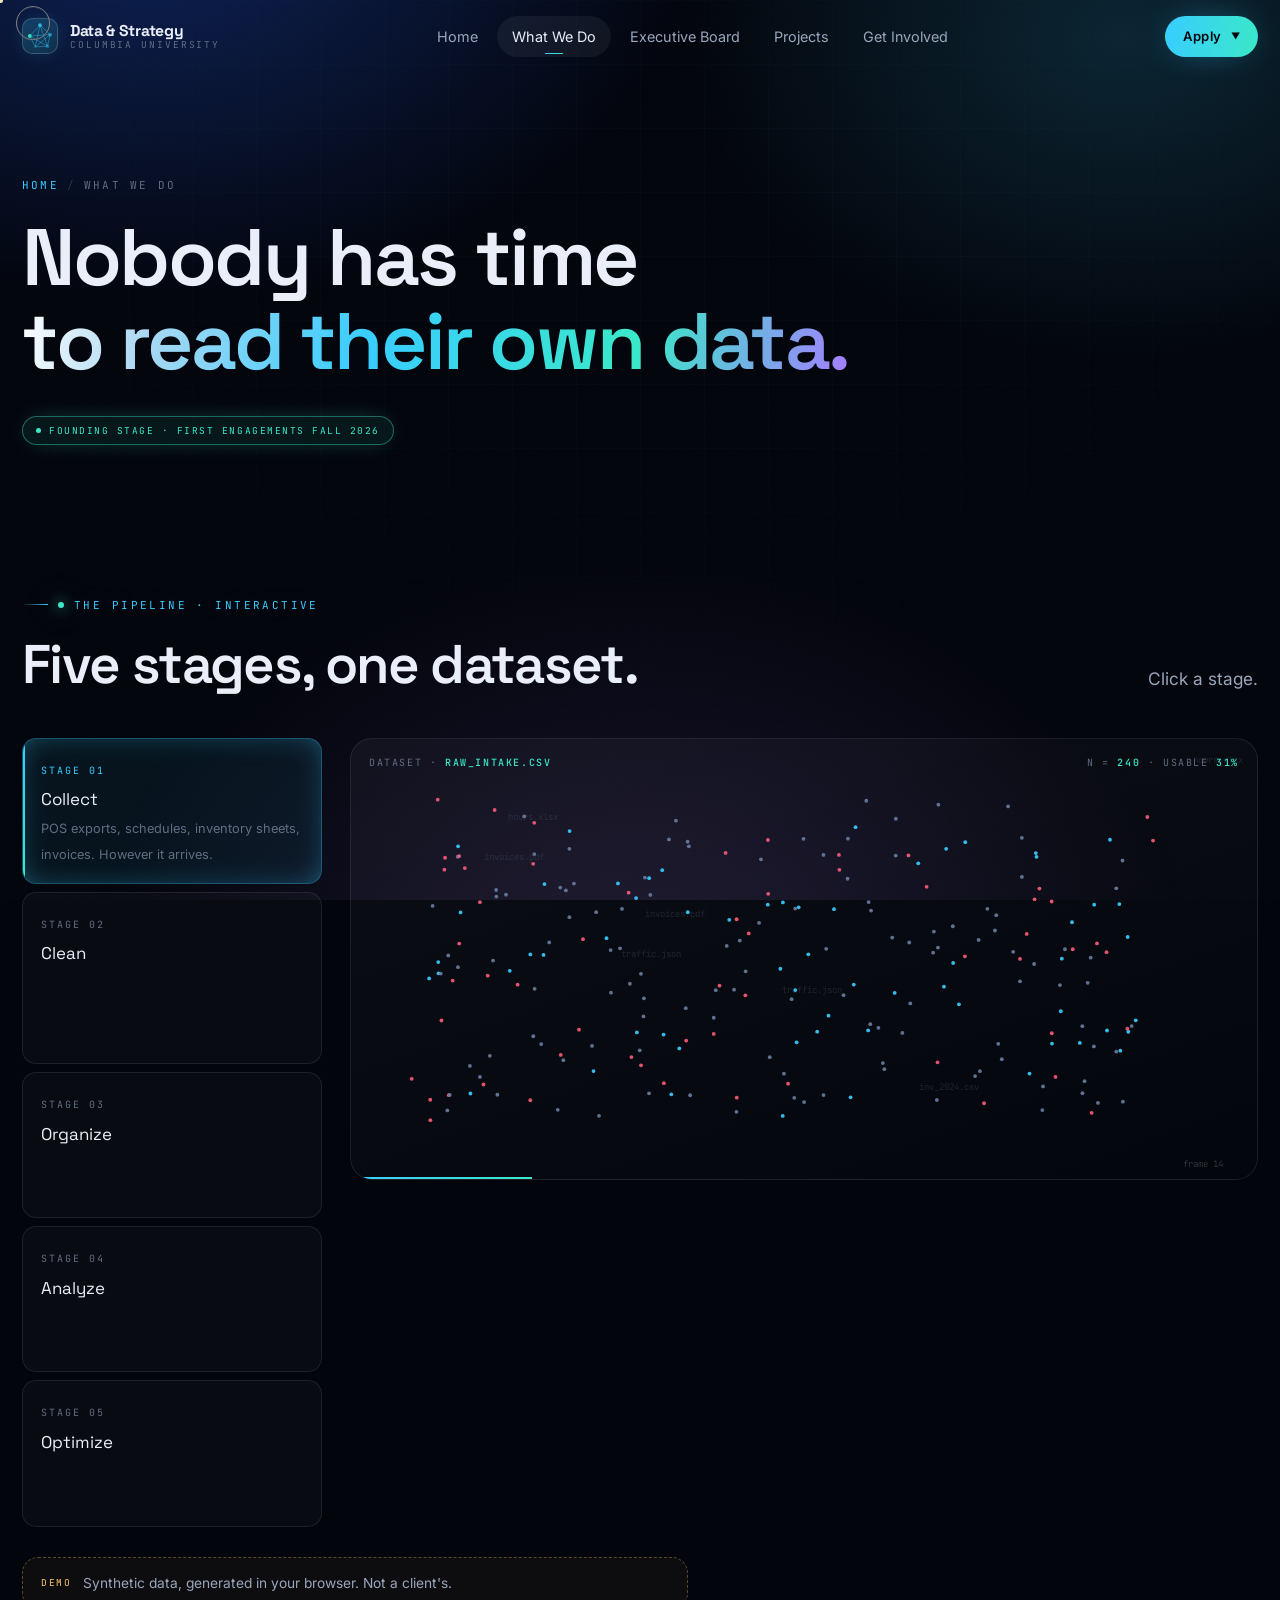
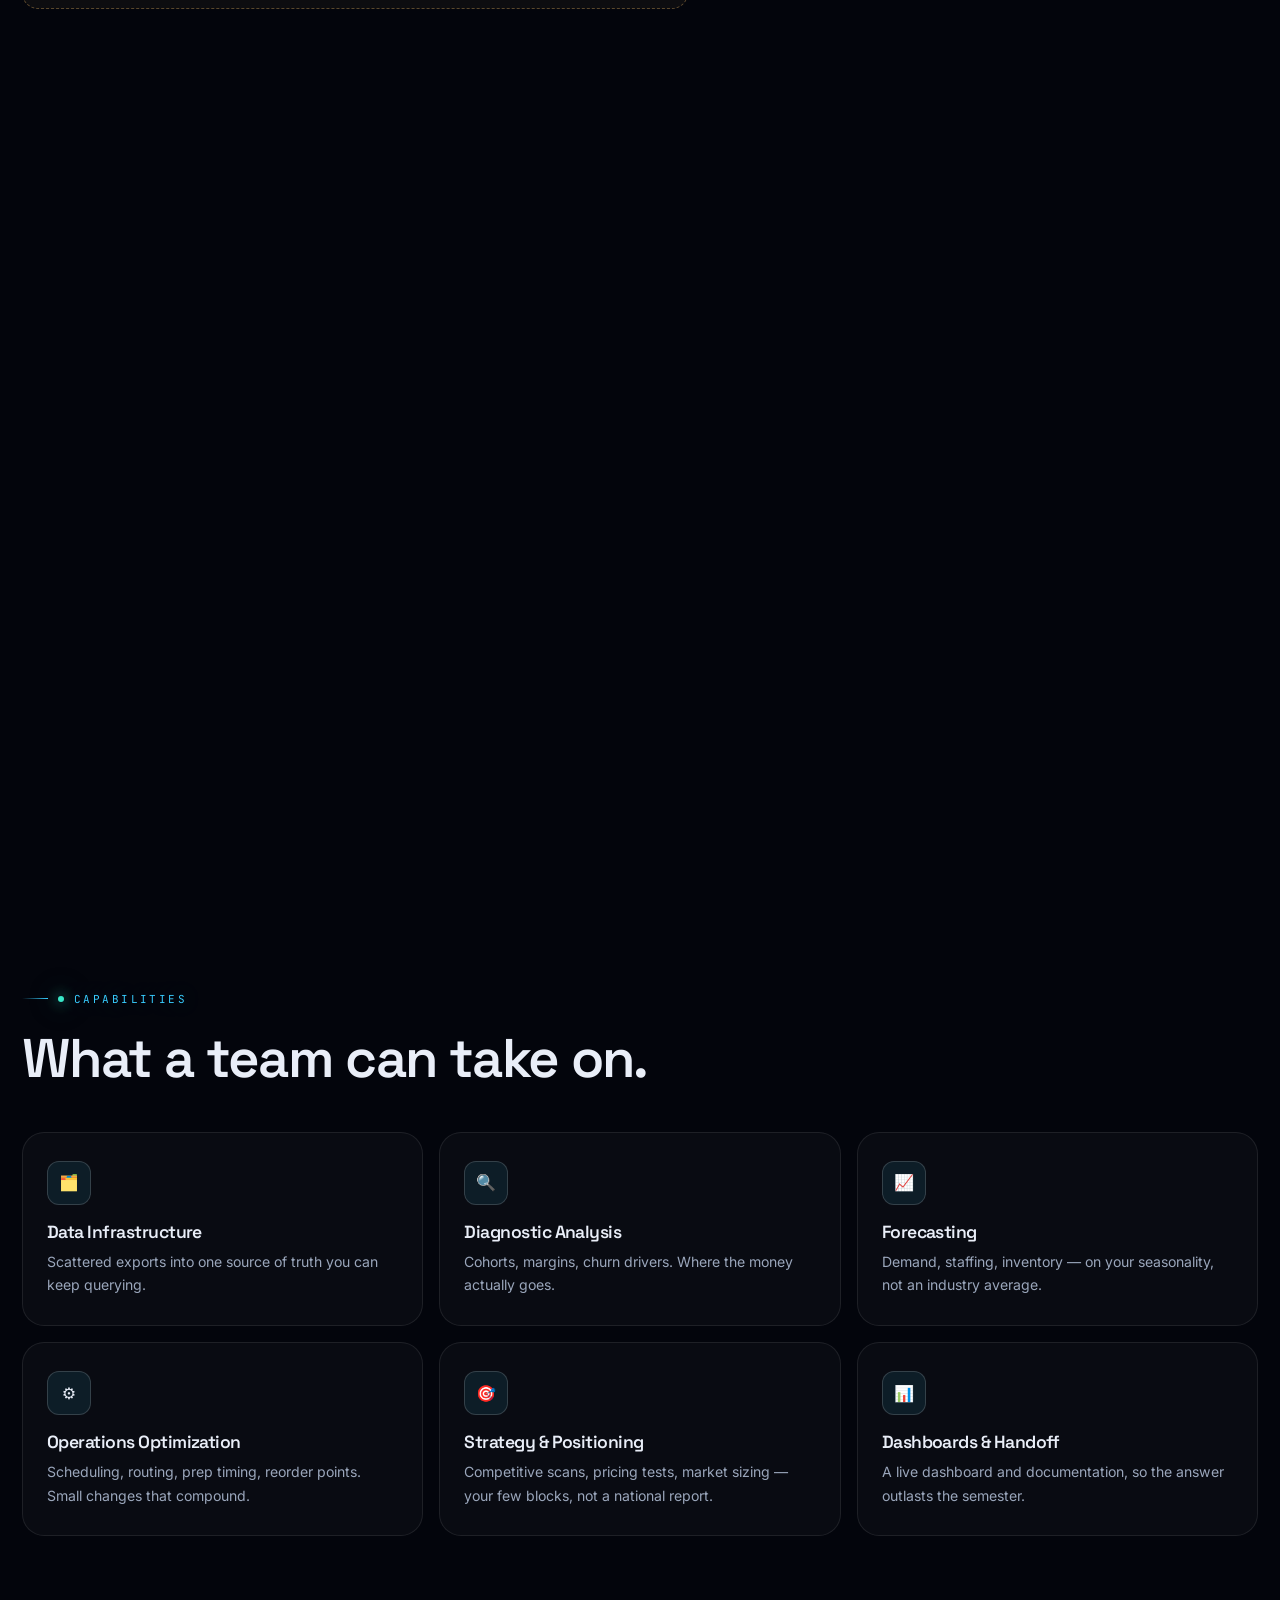
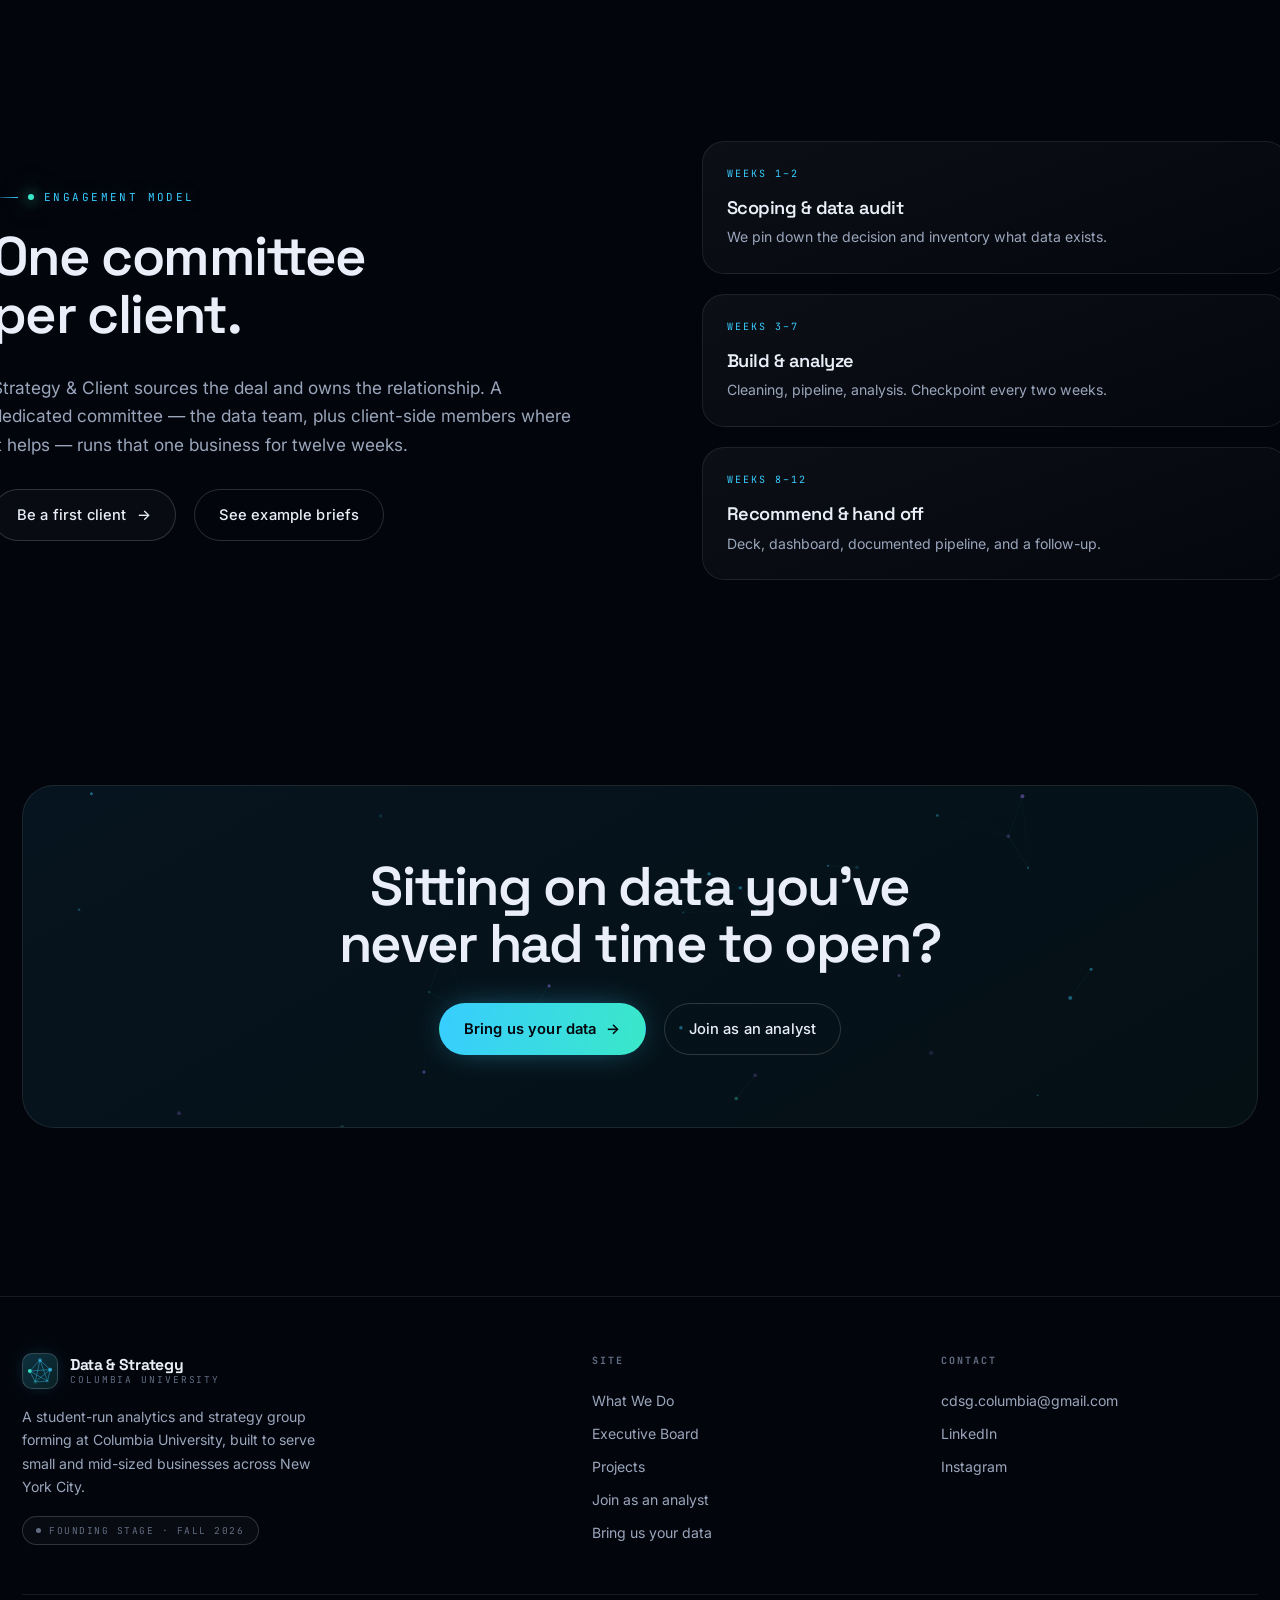
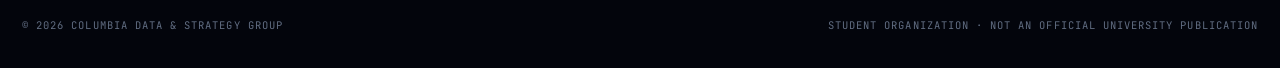
==== about.html @ 79113089 "Lead the FAQ with the project-based differentiator; trim the footer - New first student FAQ: how thi" ====
<!DOCTYPE html>
<html lang="en">
<head>
<meta charset="UTF-8">
<meta name="viewport" content="width=device-width, initial-scale=1">
<title>What We Do — Columbia Data &amp; Strategy Group</title>
<meta name="description" content="Collect, clean, organize, analyze, optimize. The five-stage method Columbia Data &amp; Strategy Group is built to run on data from NYC businesses.">
<link rel="icon" href="data:image/svg+xml,%3Csvg xmlns='http://www.w3.org/2000/svg' viewBox='0 0 32 32'%3E%3Crect width='32' height='32' rx='8' fill='%23070b12'/%3E%3Ccircle cx='16' cy='7' r='2.4' fill='%2338CDFF'/%3E%3Ccircle cx='7' cy='20' r='2.4' fill='%233AE8C8'/%3E%3Ccircle cx='25' cy='18' r='2.4' fill='%2338CDFF'/%3E%3Ccircle cx='16' cy='27' r='2.4' fill='%23A67CFF'/%3E%3Cg stroke='%2338CDFF' stroke-width='1.1' opacity='.65'%3E%3Cpath d='M16 7 7 20M16 7l9 11M7 20l9 7M25 18l-9 9'/%3E%3C/g%3E%3C/svg%3E">
<link rel="preconnect" href="https://fonts.googleapis.com">
<link rel="preconnect" href="https://fonts.gstatic.com" crossorigin>
<link href="https://fonts.googleapis.com/css2?family=Space+Grotesk:wght@400;500;600;700&family=Inter:wght@300;400;500;600&family=JetBrains+Mono:wght@300;400;500&display=swap" rel="stylesheet">
<link rel="stylesheet" href="assets/css/main.css">
</head>
<body>

<div class="bg-field"></div>
<div class="grain"></div>
<div class="scroll-rail"><div class="scroll-bar"></div></div>

<header class="nav">
  <div class="nav-inner">
    <a class="brand" href="index.html">
      <span class="brand-mark"><canvas></canvas></span>
      <span class="brand-txt"><b>Data &amp; Strategy</b><span>Columbia University</span></span>
    </a>
    <nav class="nav-links">
      <a href="index.html">Home</a>
      <a href="about.html" class="active">What We Do</a>
      <a href="team.html">Executive Board</a>
      <a href="projects.html">Projects</a>
      <a href="join.html">Get Involved</a>
    </nav>
    <div class="nav-cta">
      <div class="apply-menu">
        <a class="btn btn-sm btn-primary" href="join.html">Apply <span class="caret">▼</span></a>
        <div class="apply-pop">
          <a href="join.html#students"><b>Join as an analyst</b><small>Columbia students</small><span class="go2">→</span></a>
          <div class="sep"></div>
          <a href="join.html#business"><b>Bring us your data</b><small>Businesses &amp; nonprofits</small><span class="go2">→</span></a>
        </div>
      </div>
      <button class="burger" aria-label="Menu"><span></span></button>
    </div>
  </div>
</header>

<div class="mobile-menu">
  <a href="index.html">Home <i>01</i></a>
  <a href="about.html">What We Do <i>02</i></a>
  <a href="team.html">Executive Board <i>03</i></a>
  <a href="projects.html">Projects <i>04</i></a>
  <a href="join.html#students">Join as an analyst <i>05</i></a>
  <a href="join.html#business">Bring us your data <i>06</i></a>
</div>

<main>

  <!-- ============ HEADER ============ -->
  <section class="page-head">
    <div class="wrap">
      <div class="crumb"><a href="index.html">Home</a><i>/</i>What We Do</div>
      <h1 data-reveal>Nobody has time<br><span class="grad-text">to read their own data.</span></h1>
      <div class="mt-m" data-reveal data-delay=".22">
        <span class="pill">Founding stage · first engagements Fall 2026</span>
      </div>
    </div>
  </section>

  <!-- ============ PIPELINE ============ -->
  <section class="section-tight">
    <div class="wrap">
      <div class="sec-head" data-reveal>
        <div>
          <div class="eyebrow"><span class="dot"></span> The Pipeline · Interactive</div>
          <h2 class="h2">Five stages, one dataset.</h2>
        </div>
        <p class="lead" style="max-width:24ch">Click a stage.</p>
      </div>

      <div class="pipeline" data-reveal>
        <div class="stage-list" id="stages">
          <button class="stage-btn active" data-stage="0">
            <span class="k">STAGE 01</span>
            <span class="t">Collect</span>
            <span class="d">POS exports, schedules, inventory sheets, invoices. However it arrives.</span>
          </button>
          <button class="stage-btn" data-stage="1">
            <span class="k">STAGE 02</span>
            <span class="t">Clean</span>
            <span class="d">Deduplicate, normalize, reconcile, resolve nulls, handle outliers. The unglamorous 60%.</span>
          </button>
          <button class="stage-btn" data-stage="2">
            <span class="k">STAGE 03</span>
            <span class="t">Organize</span>
            <span class="d">A queryable schema — joined tables, consistent keys, a dictionary you keep.</span>
          </button>
          <button class="stage-btn" data-stage="3">
            <span class="k">STAGE 04</span>
            <span class="t">Analyze</span>
            <span class="d">Segment, correlate, model, forecast. Test the hunches you have been carrying.</span>
          </button>
          <button class="stage-btn" data-stage="4">
            <span class="k">STAGE 05</span>
            <span class="t">Optimize</span>
            <span class="d">Turn the finding into a decision. Then measure whether it worked.</span>
          </button>
        </div>

        <div class="stage-canvas-wrap">
          <div class="stage-readout">
            <span>DATASET · <b id="ro-name">raw_intake.csv</b></span>
            <span>N = <b id="ro-n">240</b> · USABLE <b id="ro-q">31%</b></span>
          </div>
          <canvas id="pipeline-canvas"></canvas>
          <div class="stage-progress" id="stage-prog" style="width:20%"></div>
        </div>
      </div>

      <div class="note mt-m" data-reveal>
        <span class="k">Demo</span>
        <div>Synthetic data, generated in your browser. Not a client's.</div>
      </div>
    </div>
  </section>

  <!-- ============ CLEANING DEMO ============ -->
  <section class="section">
    <div class="wrap">
      <div class="sec-head" data-reveal>
        <div>
          <div class="eyebrow"><span class="dot"></span> Stage 02, up close</div>
          <h2 class="h2">What &ldquo;cleaning&rdquo;<br>actually means.</h2>
        </div>
        <button class="btn btn-sm" id="clean-toggle" data-magnetic>Run cleaning pass <span class="arrow">→</span></button>
      </div>

      <div class="clean-demo" data-reveal>
        <div>
          <div class="mono faint" style="font-size:10px; letter-spacing:.2em; margin-bottom:10px">BEFORE — 6 ROWS SAMPLED</div>
          <div class="dtable dirty" id="tbl-before">
            <div class="hd"><span>Vendor</span><span>Date</span><span>Amount</span></div>
          </div>
        </div>

        <div class="clean-arrow">
          <span>Normalize</span>
          <span class="ln"></span>
          <span>Dedupe</span>
        </div>

        <div>
          <div class="mono faint" style="font-size:10px; letter-spacing:.2em; margin-bottom:10px">AFTER — CANONICAL</div>
          <div class="dtable clean" id="tbl-after">
            <div class="hd"><span>Vendor</span><span>Date</span><span>Amount</span></div>
          </div>
        </div>
      </div>

      <div class="flex gap-m wrapf mt-m" data-reveal>
        <span class="chip">4 date formats → ISO-8601</span>
        <span class="chip">"Hudson Sply" ≈ "Hudson Supply Co."</span>
        <span class="chip">2 duplicate invoices removed</span>
        <span class="chip">1 null amount imputed &amp; flagged</span>
        <span class="chip">Currency strings → numeric</span>
      </div>
    </div>
  </section>

  <!-- ============ CAPABILITIES ============ -->
  <section class="section-tight">
    <div class="wrap">
      <div class="sec-head" data-reveal>
        <div>
          <div class="eyebrow"><span class="dot"></span> Capabilities</div>
          <h2 class="h2">What a team can take on.</h2>
        </div>
      </div>

      <div class="cap-grid">
        <div class="cap" data-reveal>
          <div class="ico">🗂️</div>
          <h3>Data Infrastructure</h3>
          <p>Scattered exports into one source of truth you can keep querying.</p>
        </div>
        <div class="cap" data-reveal data-delay=".06">
          <div class="ico">🔍</div>
          <h3>Diagnostic Analysis</h3>
          <p>Cohorts, margins, churn drivers. Where the money actually goes.</p>
        </div>
        <div class="cap" data-reveal data-delay=".12">
          <div class="ico">📈</div>
          <h3>Forecasting</h3>
          <p>Demand, staffing, inventory — on your seasonality, not an industry average.</p>
        </div>
        <div class="cap" data-reveal data-delay=".18">
          <div class="ico">⚙️</div>
          <h3>Operations Optimization</h3>
          <p>Scheduling, routing, prep timing, reorder points. Small changes that compound.</p>
        </div>
        <div class="cap" data-reveal data-delay=".24">
          <div class="ico">🎯</div>
          <h3>Strategy &amp; Positioning</h3>
          <p>Competitive scans, pricing tests, market sizing — your few blocks, not a national report.</p>
        </div>
        <div class="cap" data-reveal data-delay=".3">
          <div class="ico">📊</div>
          <h3>Dashboards &amp; Handoff</h3>
          <p>A live dashboard and documentation, so the answer outlasts the semester.</p>
        </div>
      </div>
    </div>
  </section>

  <!-- ============ ENGAGEMENT MODEL ============ -->
  <section class="section">
    <div class="wrap">
      <div class="split">
        <div data-reveal data-dir="left">
          <div class="eyebrow"><span class="dot"></span> Engagement model</div>
          <h2 class="h2">One committee<br>per client.</h2>
          <p class="lead mt-m">
            Strategy &amp; Client sources the deal and owns the relationship. A dedicated committee
            &mdash; the data team, plus client-side members where it helps &mdash; runs that one
            business for twelve weeks.
          </p>
          <div class="flex gap-m wrapf mt-m">
            <a href="join.html#business" class="btn" data-magnetic>Be a first client <span class="arrow">→</span></a>
            <a href="projects.html" class="btn btn-ghost">See example briefs</a>
          </div>
        </div>

        <div class="stack" data-reveal data-dir="right">
          <div class="card" style="padding:24px">
            <div class="mono" style="font-size:10px; letter-spacing:.2em; color:var(--neon)">WEEKS 1–2</div>
            <h3 class="mt-s" style="font-size:1.14rem">Scoping &amp; data audit</h3>
            <p class="muted" style="font-size:.88rem; margin-top:8px">We pin down the decision and inventory what data exists.</p>
          </div>
          <div class="card" style="padding:24px">
            <div class="mono" style="font-size:10px; letter-spacing:.2em; color:var(--neon)">WEEKS 3–7</div>
            <h3 class="mt-s" style="font-size:1.14rem">Build &amp; analyze</h3>
            <p class="muted" style="font-size:.88rem; margin-top:8px">Cleaning, pipeline, analysis. Checkpoint every two weeks.</p>
          </div>
          <div class="card" style="padding:24px">
            <div class="mono" style="font-size:10px; letter-spacing:.2em; color:var(--neon)">WEEKS 8–12</div>
            <h3 class="mt-s" style="font-size:1.14rem">Recommend &amp; hand off</h3>
            <p class="muted" style="font-size:.88rem; margin-top:8px">Deck, dashboard, documented pipeline, and a follow-up.</p>
          </div>
        </div>
      </div>
    </div>
  </section>

  <!-- ============ CTA ============ -->
  <section class="section-tight" style="padding-bottom:clamp(72px,10vw,140px)">
    <div class="wrap">
      <div class="cta-band" data-reveal>
        <canvas id="cta-net"></canvas>
        <h2 class="h2">Sitting on data you&rsquo;ve<br>never had time to open?</h2>
        
        <div class="flex gap-m mt-m" style="justify-content:center; flex-wrap:wrap">
          <a href="join.html#business" class="btn btn-primary" data-magnetic>Bring us your data <span class="arrow">→</span></a>
          <a href="join.html#students" class="btn btn-ghost">Join as an analyst</a>
        </div>
      </div>
    </div>
  </section>

</main>

<footer>
  <div class="wrap">
    <div class="foot-grid">
      <div>
        <a class="brand" href="index.html" style="margin-bottom:16px">
          <span class="brand-mark"><canvas></canvas></span>
          <span class="brand-txt"><b>Data &amp; Strategy</b><span>Columbia University</span></span>
        </a>
        <p class="muted" style="font-size:.88rem; max-width:34ch">A student-run analytics and strategy group forming at Columbia University, built to serve small and mid-sized businesses across New York City.</p>
        <div class="mt-s"><span class="pill grey">Founding stage · Fall 2026</span></div>
      </div>
      <div>
        <h5>Site</h5>
        <a href="about.html">What We Do</a><a href="team.html">Executive Board</a><a href="projects.html">Projects</a>
        <a href="join.html#students">Join as an analyst</a><a href="join.html#business">Bring us your data</a>
      </div>
      <div>
        <h5>Contact</h5>
        <a href="mailto:cdsg.columbia@gmail.com">cdsg.columbia@gmail.com</a><a href="#">LinkedIn</a><a href="#">Instagram</a>
      </div>
    </div>
    <div class="foot-bottom">
      <span>© <span data-year></span> Columbia Data &amp; Strategy Group</span>
      <span>Student organization · Not an official University publication</span>
    </div>
  </div>
</footer>

<script src="assets/js/core.js"></script>
<script src="assets/js/about.js"></script>
</body>
</html>
---- assets/css/main.css ----
/* =========================================================
   Columbia Data & Strategy Group — Design System
   ========================================================= */

/* ---------- Tokens ---------- */
:root{
  --bg:            #03050c;
  --bg-elev:       #070b15;
  --panel:         rgba(255,255,255,.028);
  --panel-2:       rgba(255,255,255,.055);
  --line:          rgba(255,255,255,.085);
  --line-strong:   rgba(255,255,255,.16);

  --text:          #e9eef8;
  --text-dim:      #9aa6bb;
  --text-faint:    #616d82;

  --neon:          #38CDFF;   /* primary — neon blue */
  --neon-deep:     #2563FF;   /* electric blue, for glows and gradients */
  --columbia:      #A9D8F2;   /* the pale school blue — kept for display gradients */
  --mint:          #3AE8C8;   /* secondary — cyan-teal */
  --violet:        #A67CFF;   /* tertiary — electric violet */
  --amber:         #FFC46B;   /* warm counterweight; keeps this off unicolor */
  --danger:        #FF5C7A;

  --glow-blue:  0 0 0 1px rgba(56,205,255,.22), 0 18px 60px -18px rgba(37,99,255,.55);
  --glow-mint:  0 0 0 1px rgba(58,232,200,.22),  0 18px 60px -18px rgba(58,232,200,.4);

  --r-sm: 8px;
  --r-md: 14px;
  --r-lg: 22px;
  --r-xl: 32px;

  --nav-h: 74px;
  --maxw: 1240px;

  --ease: cubic-bezier(.22,.75,.24,1);
  --ease-out: cubic-bezier(.16,1,.3,1);

  --font-display: 'Space Grotesk', 'Segoe UI', system-ui, sans-serif;
  --font-body: 'Inter', 'Segoe UI', system-ui, sans-serif;
  --font-mono: 'JetBrains Mono', 'Consolas', ui-monospace, monospace;
}

/* ---------- Reset ---------- */
*,*::before,*::after{ box-sizing:border-box; }
html{ scroll-behavior:smooth; -webkit-text-size-adjust:100%; }
body{
  margin:0;
  background:var(--bg);
  color:var(--text);
  font-family:var(--font-body);
  font-size:16px;
  line-height:1.65;
  -webkit-font-smoothing:antialiased;
  overflow-x:hidden;
}
img,svg,canvas{ display:block; max-width:100%; }
a{ color:inherit; text-decoration:none; }
button,input,select,textarea{ font:inherit; color:inherit; }
h1,h2,h3,h4{ font-family:var(--font-display); font-weight:600; line-height:1.06; letter-spacing:-.03em; margin:0; }
p{ margin:0; }
::selection{ background:rgba(56,205,255,.28); color:#fff; }

/* Scrollbar */
::-webkit-scrollbar{ width:10px; height:10px; }
::-webkit-scrollbar-track{ background:#03050c; }
::-webkit-scrollbar-thumb{ background:rgba(56,205,255,.18); border-radius:99px; border:3px solid #03050c; }
::-webkit-scrollbar-thumb:hover{ background:rgba(56,205,255,.35); }

/* ---------- Ambient background ---------- */
.bg-field{ position:fixed; inset:0; z-index:0; pointer-events:none; }
.bg-field::before{
  content:''; position:absolute; inset:0;
  background:
    radial-gradient(900px 620px at 12% -8%,  rgba(37,99,255,.30), transparent 62%),
    radial-gradient(760px 560px at 88% 4%,   rgba(56,205,255,.16), transparent 60%),
    radial-gradient(900px 700px at 50% 108%, rgba(166,124,255,.14), transparent 62%);
}
.bg-field::after{
  content:''; position:absolute; inset:0; opacity:.5;
  background-image:
    linear-gradient(rgba(56,205,255,.055) 1px, transparent 1px),
    linear-gradient(90deg, rgba(56,205,255,.055) 1px, transparent 1px);
  background-size:64px 64px;
  mask-image:radial-gradient(ellipse 90% 70% at 50% 30%, #000 20%, transparent 78%);
  -webkit-mask-image:radial-gradient(ellipse 90% 70% at 50% 30%, #000 20%, transparent 78%);
}
.grain{
  position:fixed; inset:0; z-index:1; pointer-events:none; opacity:.035; mix-blend-mode:overlay;
  background-image:url("data:image/svg+xml,%3Csvg xmlns='http://www.w3.org/2000/svg' width='200' height='200'%3E%3Cfilter id='n'%3E%3CfeTurbulence type='fractalNoise' baseFrequency='.85' numOctaves='3'/%3E%3C/filter%3E%3Crect width='200' height='200' filter='url(%23n)'/%3E%3C/svg%3E");
}

/* ---------- Layout ---------- */
.wrap{ width:min(100% - 44px, var(--maxw)); margin-inline:auto; }
main{ position:relative; z-index:2; }
section{ position:relative; }
.section{ padding:clamp(72px,10vw,140px) 0; }
.section-tight{ padding:clamp(48px,6vw,84px) 0; }

/* ---------- Typography helpers ---------- */
.eyebrow{
  display:inline-flex; align-items:center; gap:10px;
  font-family:var(--font-mono); font-size:11px; letter-spacing:.22em; text-transform:uppercase;
  color:var(--neon); margin-bottom:22px;
}
.eyebrow::before{
  content:''; width:26px; height:1px; background:linear-gradient(90deg,transparent,var(--neon));
}
.eyebrow .dot{ width:6px; height:6px; border-radius:50%; background:var(--mint); box-shadow:0 0 12px var(--mint); animation:pulse 2.4s infinite; }
@keyframes pulse{ 0%,100%{opacity:1; transform:scale(1)} 50%{opacity:.35; transform:scale(.72)} }

h1,.h1{ font-size:clamp(2.6rem,7.4vw,5.4rem); }
h2,.h2{ font-size:clamp(2rem,4.4vw,3.4rem); }
h3,.h3{ font-size:clamp(1.25rem,2vw,1.6rem); }
.lead{ font-size:clamp(1rem,1.35vw,1.16rem); color:var(--text-dim); max-width:62ch; }
.muted{ color:var(--text-dim); }
.faint{ color:var(--text-faint); }
.mono{ font-family:var(--font-mono); }
.grad-text{
  background:linear-gradient(104deg,#fff 0%,var(--columbia) 16%,var(--neon) 42%,var(--mint) 74%,var(--violet) 100%);
  -webkit-background-clip:text; background-clip:text; color:transparent;
}

/* ---------- Buttons ---------- */
.btn{
  position:relative; display:inline-flex; align-items:center; gap:10px;
  padding:13px 24px; border-radius:99px; border:1px solid var(--line-strong);
  background:var(--panel); font-size:.92rem; font-weight:500; letter-spacing:.01em;
  cursor:pointer; overflow:hidden; isolation:isolate;
  transition:border-color .35s var(--ease), transform .35s var(--ease), color .35s var(--ease);
}
.btn::before{
  content:''; position:absolute; inset:0; z-index:-1; border-radius:inherit;
  background:linear-gradient(100deg,var(--neon),var(--mint));
  transform:translateY(101%); transition:transform .45s var(--ease-out);
}
.btn:hover{ color:#03050c; border-color:transparent; }
.btn:hover::before{ transform:translateY(0); }
.btn:active{ transform:scale(.97); }
.btn .arrow{ transition:transform .35s var(--ease); }
.btn:hover .arrow{ transform:translateX(4px); }

.btn-primary{ background:linear-gradient(100deg,var(--neon),var(--mint)); color:#03050c; border-color:transparent; font-weight:600; }
.btn-primary::before{ background:linear-gradient(100deg,#fff,var(--neon)); }
.btn-ghost{ background:transparent; }
.btn-sm{ padding:9px 17px; font-size:.82rem; }

/* ---------- Nav ---------- */
.nav{
  position:fixed; inset:0 0 auto 0; height:var(--nav-h); z-index:80;
  display:flex; align-items:center;
  transition:background .4s var(--ease), border-color .4s var(--ease), backdrop-filter .4s;
  border-bottom:1px solid transparent;
}
.nav.scrolled{
  background:rgba(4,6,11,.72); backdrop-filter:blur(18px) saturate(140%);
  border-bottom-color:var(--line);
}
.nav-inner{ width:min(100% - 44px, var(--maxw)); margin-inline:auto; display:flex; align-items:center; justify-content:space-between; gap:20px; }

.brand{ display:flex; align-items:center; gap:12px; }
.brand-mark{
  display:block; width:36px; height:36px; min-width:36px; border-radius:10px; flex:none;
  background:linear-gradient(140deg,rgba(56,205,255,.22),rgba(58,232,200,.12));
  border:1px solid var(--line-strong); position:relative; overflow:hidden;
}
.brand-mark canvas{ display:block; width:100%; height:100%; }
.brand-txt{ display:flex; flex-direction:column; line-height:1.1; }
.brand-txt b{ font-family:var(--font-display); font-size:.98rem; letter-spacing:-.02em; }
.brand-txt span{ font-family:var(--font-mono); font-size:9.5px; letter-spacing:.2em; color:var(--text-faint); text-transform:uppercase; }

.nav-links{ display:flex; align-items:center; gap:4px; }
.nav-links a{
  position:relative; padding:9px 15px; border-radius:99px; font-size:.9rem; color:var(--text-dim);
  transition:color .3s var(--ease), background .3s var(--ease);
}
.nav-links a::after{
  content:''; position:absolute; left:50%; bottom:3px; width:0; height:1.5px; border-radius:2px;
  background:linear-gradient(90deg,var(--neon),var(--mint));
  transform:translateX(-50%); transition:width .35s var(--ease-out);
}
.nav-links a:hover{ color:var(--text); }
.nav-links a:hover::after{ width:18px; }
.nav-links a.active{ color:var(--text); background:var(--panel-2); }
.nav-links a.active::after{ width:18px; }
.nav-cta{ display:flex; align-items:center; gap:12px; }

.burger{ display:none; width:42px; height:42px; border-radius:12px; border:1px solid var(--line); background:var(--panel); cursor:pointer; align-items:center; justify-content:center; }
.burger span{ display:block; width:17px; height:1.6px; background:var(--text); position:relative; transition:.3s var(--ease); }
.burger span::before,.burger span::after{ content:''; position:absolute; left:0; width:17px; height:1.6px; background:var(--text); transition:.3s var(--ease); }
.burger span::before{ top:-5.5px; } .burger span::after{ top:5.5px; }
.burger.open span{ background:transparent; }
.burger.open span::before{ transform:rotate(45deg); top:0; }
.burger.open span::after{ transform:rotate(-45deg); top:0; }

.mobile-menu{
  position:fixed; inset:var(--nav-h) 0 0 0; z-index:79; background:rgba(4,6,11,.97);
  backdrop-filter:blur(20px); display:flex; flex-direction:column; justify-content:center; gap:6px;
  padding:0 32px; transform:translateY(-102%); transition:transform .55s var(--ease-out); visibility:hidden;
}
.mobile-menu.open{ transform:translateY(0); visibility:visible; }
.mobile-menu a{
  font-family:var(--font-display); font-size:clamp(1.9rem,8vw,3rem); padding:14px 0;
  border-bottom:1px solid var(--line); display:flex; justify-content:space-between; align-items:baseline;
}
.mobile-menu a i{ font-family:var(--font-mono); font-size:11px; font-style:normal; color:var(--text-faint); }

/* ---------- Scroll progress ---------- */
.scroll-rail{ position:fixed; top:0; left:0; right:0; height:2px; z-index:90; background:transparent; }
.scroll-bar{ height:100%; width:0; background:linear-gradient(90deg,var(--neon),var(--mint),var(--violet)); box-shadow:0 0 14px rgba(58,232,200,.6); transition:width .1s linear; }

/* ---------- Custom cursor ---------- */
.cursor-dot,.cursor-ring{ position:fixed; top:0; left:0; z-index:200; pointer-events:none; border-radius:50%; mix-blend-mode:difference; }
.cursor-dot{ width:5px; height:5px; background:#fff; margin:-2.5px 0 0 -2.5px; }
.cursor-ring{
  width:34px; height:34px; margin:-17px 0 0 -17px; border:1px solid rgba(255,255,255,.55);
  transition:width .28s var(--ease), height .28s var(--ease), margin .28s var(--ease), border-color .28s, opacity .28s;
}
.cursor-ring.hot{ width:58px; height:58px; margin:-29px 0 0 -29px; border-color:var(--mint); }
@media (hover:none),(pointer:coarse){ .cursor-dot,.cursor-ring{ display:none; } }

/* ---------- Reveal ---------- */
[data-reveal]{ opacity:0; transform:translateY(26px); transition:opacity .9s var(--ease-out), transform .9s var(--ease-out); }
[data-reveal].in{ opacity:1; transform:none; }
[data-reveal][data-dir="left"]{ transform:translateX(-30px); }
[data-reveal][data-dir="right"]{ transform:translateX(30px); }
[data-reveal][data-dir="scale"]{ transform:scale(.94); }

/* ---------- Cards ---------- */
.card{
  position:relative; border:1px solid var(--line); border-radius:var(--r-lg);
  background:linear-gradient(160deg,rgba(255,255,255,.045),rgba(255,255,255,.012));
  overflow:hidden; transition:border-color .45s var(--ease), transform .45s var(--ease), box-shadow .45s var(--ease);
}
.card::after{
  content:''; position:absolute; inset:0; pointer-events:none; opacity:0; transition:opacity .45s;
  background:radial-gradient(420px circle at var(--mx,50%) var(--my,50%), rgba(56,205,255,.14), transparent 62%);
}
.card:hover{ border-color:var(--line-strong); box-shadow:0 26px 70px -34px rgba(0,0,0,.9); }
.card:hover::after{ opacity:1; }

/* ---------- Hero ---------- */
.hero{ min-height:100svh; display:flex; align-items:center; position:relative; padding-top:var(--nav-h); overflow:hidden; }
#hero-net{ position:absolute; inset:0; width:100%; height:100%; z-index:0; }
.hero .wrap{ position:relative; z-index:2; }
.hero-title{ font-size:clamp(2.9rem,8.6vw,7rem); letter-spacing:-.045em; }
.hero-title .line{ display:block; overflow:hidden; }
.hero-title .line > span{ display:block; transform:translateY(110%); animation:riseIn 1.1s var(--ease-out) forwards; }
.hero-title .line:nth-child(2) > span{ animation-delay:.1s; }
.hero-title .line:nth-child(3) > span{ animation-delay:.2s; }
@keyframes riseIn{ to{ transform:translateY(0); } }

.hero-meta{ display:flex; flex-wrap:wrap; gap:10px 26px; font-family:var(--font-mono); font-size:11px; letter-spacing:.16em; text-transform:uppercase; color:var(--text-faint); }
.hero-meta span{ display:inline-flex; align-items:center; gap:8px; }
.hero-meta span::before{ content:''; width:4px; height:4px; border-radius:50%; background:var(--neon); }

.scroll-hint{ position:absolute; left:50%; bottom:30px; transform:translateX(-50%); z-index:3; display:flex; flex-direction:column; align-items:center; gap:9px; font-family:var(--font-mono); font-size:9.5px; letter-spacing:.28em; color:var(--text-faint); text-transform:uppercase; }
.scroll-hint i{ display:block; width:1px; height:44px; background:linear-gradient(180deg,var(--neon),transparent); animation:drop 1.9s var(--ease) infinite; }
@keyframes drop{ 0%{transform:scaleY(0); transform-origin:top} 45%{transform:scaleY(1); transform-origin:top} 55%{transform:scaleY(1); transform-origin:bottom} 100%{transform:scaleY(0); transform-origin:bottom} }

/* ---------- Portal cards (home) ---------- */
.portals{ display:grid; grid-template-columns:repeat(4,1fr); gap:16px; }
.portal{
  position:relative; display:block; padding:26px 24px 24px; border-radius:var(--r-lg);
  border:1px solid var(--line); background:linear-gradient(165deg,rgba(255,255,255,.05),rgba(255,255,255,.01));
  min-height:290px; overflow:hidden; transform-style:preserve-3d;
  transition:transform .5s var(--ease), border-color .5s var(--ease), box-shadow .5s var(--ease);
}
.portal:hover{ border-color:rgba(56,205,255,.4); box-shadow:0 30px 80px -40px rgba(37,99,255,.75); }
.portal .idx{ font-family:var(--font-mono); font-size:10.5px; letter-spacing:.2em; color:var(--text-faint); }
.portal h3{ margin:14px 0 8px; font-size:1.42rem; }
.portal p{ font-size:.87rem; color:var(--text-dim); max-width:26ch; }
.portal .viz{ position:absolute; left:0; right:0; bottom:0; height:104px; opacity:.72; transition:opacity .45s, transform .6s var(--ease); }
.portal:hover .viz{ opacity:1; transform:translateY(-4px); }
.portal .go{
  position:absolute; right:20px; bottom:20px; width:36px; height:36px; border-radius:50%;
  border:1px solid var(--line-strong); display:grid; place-items:center; font-size:14px;
  background:rgba(4,6,11,.6); transition:.4s var(--ease); z-index:2;
}
.portal:hover .go{ background:var(--neon); color:#03050c; border-color:transparent; transform:rotate(-45deg); }

/* ---------- Ticker ---------- */
.ticker{ border-block:1px solid var(--line); overflow:hidden; padding:16px 0; background:rgba(255,255,255,.014); }
.ticker-track{ display:flex; gap:52px; width:max-content; animation:slide 34s linear infinite; }
.ticker:hover .ticker-track{ animation-play-state:paused; }
@keyframes slide{ to{ transform:translateX(-50%); } }
.ticker-item{ display:inline-flex; align-items:center; gap:12px; font-family:var(--font-mono); font-size:12px; letter-spacing:.12em; color:var(--text-dim); text-transform:uppercase; white-space:nowrap; }
.ticker-item b{ color:var(--neon); font-weight:600; }
.ticker-item::after{ content:'◆'; color:var(--mint); font-size:7px; opacity:.6; }

/* ---------- Stats ---------- */
.stat-grid{ display:grid; grid-template-columns:repeat(4,1fr); gap:1px; background:var(--line); border:1px solid var(--line); border-radius:var(--r-lg); overflow:hidden; }
.stat{ background:var(--bg-elev); padding:30px 24px; transition:background .4s; }
.stat:hover{ background:#0b1120; }
.stat .num{ font-family:var(--font-display); font-size:clamp(2rem,3.6vw,3rem); letter-spacing:-.04em; background:linear-gradient(120deg,#fff,var(--neon) 55%,var(--mint)); -webkit-background-clip:text; background-clip:text; color:transparent; }
.stat .lbl{ font-family:var(--font-mono); font-size:10.5px; letter-spacing:.18em; text-transform:uppercase; color:var(--text-faint); margin-top:8px; }

/* ---------- Page header ---------- */
.page-head{ padding:calc(var(--nav-h) + clamp(56px,8vw,110px)) 0 clamp(40px,5vw,70px); position:relative; }
.page-head h1{ font-size:clamp(2.6rem,6.4vw,5rem); }
.crumb{ font-family:var(--font-mono); font-size:11px; letter-spacing:.2em; text-transform:uppercase; color:var(--text-faint); margin-bottom:20px; }
.crumb a{ color:var(--neon); }
.crumb i{ font-style:normal; opacity:.4; margin:0 8px; }

/* ---------- Pipeline (about) ---------- */
.pipeline{ display:grid; grid-template-columns:300px 1fr; gap:28px; align-items:start; }
.stage-list{ display:flex; flex-direction:column; gap:8px; }
.stage-btn{
  position:relative; text-align:left; width:100%; padding:16px 18px; border-radius:var(--r-md);
  border:1px solid var(--line); background:var(--panel); cursor:pointer; overflow:hidden;
  transition:.4s var(--ease);
}
.stage-btn .k{ font-family:var(--font-mono); font-size:10px; letter-spacing:.2em; color:var(--text-faint); }
.stage-btn .t{ font-family:var(--font-display); font-size:1.06rem; margin-top:5px; display:block; }
.stage-btn .d{ font-size:.8rem; color:var(--text-faint); margin-top:5px; max-height:0; opacity:0; overflow:hidden; transition:.45s var(--ease); }
.stage-btn::before{ content:''; position:absolute; left:0; top:0; bottom:0; width:2px; background:linear-gradient(180deg,var(--neon),var(--mint)); transform:scaleY(0); transform-origin:top; transition:transform .45s var(--ease-out); }
.stage-btn:hover{ border-color:var(--line-strong); }
.stage-btn.active{ background:rgba(56,205,255,.07); border-color:rgba(56,205,255,.35); }
.stage-btn.active::before{ transform:scaleY(1); }
.stage-btn.active .d{ max-height:90px; opacity:1; margin-top:9px; }
.stage-btn.active .k{ color:var(--neon); }

.stage-canvas-wrap{ position:relative; border:1px solid var(--line); border-radius:var(--r-lg); background:linear-gradient(160deg,rgba(255,255,255,.04),rgba(255,255,255,.008)); overflow:hidden; min-height:440px; }
#pipeline-canvas{ width:100%; height:440px; display:block; }
.stage-readout{ position:absolute; top:16px; left:18px; right:18px; display:flex; justify-content:space-between; gap:12px; font-family:var(--font-mono); font-size:10px; letter-spacing:.16em; text-transform:uppercase; color:var(--text-faint); pointer-events:none; }
.stage-readout b{ color:var(--mint); font-weight:500; }
.stage-progress{ position:absolute; bottom:0; left:0; height:2px; background:linear-gradient(90deg,var(--neon),var(--mint)); transition:width .6s var(--ease); }

/* ---------- Capability grid ---------- */
.cap-grid{ display:grid; grid-template-columns:repeat(3,1fr); gap:16px; }
.cap{ padding:28px 24px; border-radius:var(--r-lg); border:1px solid var(--line); background:var(--panel); transition:.45s var(--ease); position:relative; overflow:hidden; }
.cap:hover{ transform:translateY(-5px); border-color:rgba(56,205,255,.35); background:rgba(56,205,255,.05); }
.cap .ico{ width:44px; height:44px; border-radius:12px; display:grid; place-items:center; border:1px solid var(--line-strong); background:rgba(56,205,255,.09); margin-bottom:18px; }
.cap h3{ font-size:1.1rem; margin-bottom:9px; }
.cap p{ font-size:.88rem; color:var(--text-dim); }

/* ---------- Cleaning demo table ---------- */
.clean-demo{ display:grid; grid-template-columns:1fr auto 1fr; gap:20px; align-items:center; }
.dtable{ border:1px solid var(--line); border-radius:var(--r-md); overflow:hidden; font-family:var(--font-mono); font-size:11.5px; background:var(--bg-elev); }
.dtable .hd{ display:grid; grid-template-columns:1.4fr 1fr .9fr; gap:0; background:rgba(255,255,255,.05); padding:10px 14px; letter-spacing:.12em; text-transform:uppercase; font-size:9.5px; color:var(--text-faint); }
.dtable .row{ display:grid; grid-template-columns:1.4fr 1fr .9fr; padding:9px 14px; border-top:1px solid var(--line); transition:.5s var(--ease); }
.dtable .row span{ overflow:hidden; text-overflow:ellipsis; white-space:nowrap; padding-right:8px; }
.dtable.dirty .row.bad{ color:var(--danger); }
.dtable.dirty .row.bad span:first-child::after{ content:' ⚠'; }
.dtable.clean .row{ color:var(--mint); }
.clean-arrow{ display:grid; place-items:center; gap:6px; font-family:var(--font-mono); font-size:9px; letter-spacing:.18em; color:var(--text-faint); text-transform:uppercase; }
.clean-arrow .ln{ width:52px; height:1px; background:linear-gradient(90deg,var(--danger),var(--mint)); position:relative; }
.clean-arrow .ln::after{ content:''; position:absolute; right:-1px; top:-3px; border:4px solid transparent; border-left-color:var(--mint); }
.tag-bad{ color:var(--danger); } .tag-good{ color:var(--mint); }

/* ---------- Team ---------- */
.team-grid{ display:grid; grid-template-columns:repeat(3,1fr); gap:16px; }
.member{
  position:relative; border:1px solid var(--line); border-radius:var(--r-lg); overflow:hidden; cursor:pointer;
  background:linear-gradient(170deg,rgba(255,255,255,.05),rgba(255,255,255,.01));
  transition:.5s var(--ease);
}
.member:hover{ transform:translateY(-6px); border-color:rgba(56,205,255,.4); box-shadow:0 30px 70px -40px rgba(37,99,255,.8); }
.avatar{ position:relative; aspect-ratio:1/1.06; display:grid; place-items:center; overflow:hidden; background:linear-gradient(150deg,#0b1220,#0a1a1c); }
.avatar .initials{ font-family:var(--font-display); font-size:3rem; letter-spacing:-.05em; color:rgba(255,255,255,.9); z-index:2; transition:.5s var(--ease); }
.avatar canvas{ position:absolute; inset:0; width:100%; height:100%; opacity:.55; }
.member:hover .avatar .initials{ transform:scale(1.06); color:var(--neon); }
.avatar::after{
  content:''; position:absolute; inset:0; z-index:3; opacity:0; transition:opacity .5s;
  background:repeating-linear-gradient(0deg, rgba(56,205,255,.10) 0 1px, transparent 1px 4px);
}
.member:hover .avatar::after{ opacity:1; animation:scan 2.4s linear infinite; }
@keyframes scan{ to{ background-position:0 40px; } }
.member-body{ padding:16px 18px 20px; }
.member-body .role{ font-family:var(--font-mono); font-size:9.5px; letter-spacing:.18em; text-transform:uppercase; color:var(--neon); }
.member-body h3{ font-size:1.06rem; margin:7px 0 4px; }
.member-body .yr{ font-size:.78rem; color:var(--text-faint); }
.member .plus{ position:absolute; top:14px; right:14px; width:28px; height:28px; border-radius:50%; background:rgba(4,6,11,.75); border:1px solid var(--line-strong); display:grid; place-items:center; font-size:14px; z-index:4; transition:.4s var(--ease); }
.member:hover .plus{ background:var(--mint); color:#03050c; transform:rotate(90deg); }

/* Drawer */
.drawer-scrim{ position:fixed; inset:0; z-index:120; background:rgba(2,4,8,.72); backdrop-filter:blur(6px); opacity:0; visibility:hidden; transition:.4s var(--ease); }
.drawer-scrim.open{ opacity:1; visibility:visible; }
.drawer{
  position:fixed; top:0; right:0; bottom:0; width:min(560px,100%); z-index:121;
  background:var(--bg-elev); border-left:1px solid var(--line); transform:translateX(101%);
  transition:transform .6s var(--ease-out); overflow-y:auto; padding:34px;
}
.drawer.open{ transform:none; }
.drawer-close{ position:absolute; top:22px; right:24px; width:38px; height:38px; border-radius:50%; border:1px solid var(--line-strong); background:var(--panel); cursor:pointer; display:grid; place-items:center; transition:.35s; }
.drawer-close:hover{ background:var(--danger); border-color:transparent; color:#fff; transform:rotate(90deg); }
.drawer .d-avatar{ width:96px; height:96px; border-radius:20px; display:grid; place-items:center; font-family:var(--font-display); font-size:2.2rem; background:linear-gradient(150deg,rgba(56,205,255,.2),rgba(58,232,200,.12)); border:1px solid var(--line-strong); margin-bottom:22px; }
.drawer h2{ font-size:2rem; }
.drawer .d-role{ font-family:var(--font-mono); font-size:11px; letter-spacing:.18em; text-transform:uppercase; color:var(--neon); margin:8px 0 20px; }
.drawer .d-bio{ color:var(--text-dim); font-size:.94rem; }
.chips{ display:flex; flex-wrap:wrap; gap:8px; margin-top:14px; }
.chip{ padding:6px 13px; border-radius:99px; border:1px solid var(--line); background:var(--panel); font-family:var(--font-mono); font-size:10.5px; letter-spacing:.1em; text-transform:uppercase; color:var(--text-dim); }
.d-sub{ font-family:var(--font-mono); font-size:10px; letter-spacing:.2em; text-transform:uppercase; color:var(--text-faint); margin:28px 0 12px; padding-bottom:8px; border-bottom:1px solid var(--line); }

/* Radar */
.radar-wrap{ display:grid; place-items:center; padding:8px 0; }

/* ---------- Projects ---------- */
.filters{ display:flex; flex-wrap:wrap; gap:8px; margin-bottom:30px; }
.filter{
  padding:9px 18px; border-radius:99px; border:1px solid var(--line); background:var(--panel);
  font-family:var(--font-mono); font-size:10.5px; letter-spacing:.14em; text-transform:uppercase;
  color:var(--text-dim); cursor:pointer; transition:.35s var(--ease);
}
.filter:hover{ border-color:var(--line-strong); color:var(--text); }
.filter.active{ background:linear-gradient(100deg,var(--neon),#7FD9C4); color:#03050c; border-color:transparent; font-weight:600; }
.filter .n{ opacity:.6; margin-left:6px; }

.proj-grid{ display:grid; grid-template-columns:repeat(3,1fr); gap:16px; }
.proj{ padding:24px; cursor:pointer; display:flex; flex-direction:column; min-height:300px; }
.proj.hidden{ display:none; }
.proj.enter{ animation:popIn .55s var(--ease-out) both; }
@keyframes popIn{ from{ opacity:0; transform:translateY(18px) scale(.97); } }
.proj .sector{ font-family:var(--font-mono); font-size:9.5px; letter-spacing:.18em; text-transform:uppercase; color:var(--mint); }
.proj h3{ font-size:1.24rem; margin:12px 0 10px; }
.proj p{ font-size:.86rem; color:var(--text-dim); flex:1; }
.proj-metrics{ display:flex; gap:20px; margin-top:18px; padding-top:16px; border-top:1px solid var(--line); }
.proj-metrics div .v{ font-family:var(--font-display); font-size:1.35rem; color:var(--neon); letter-spacing:-.02em; }
.proj-metrics div .k{ font-family:var(--font-mono); font-size:9px; letter-spacing:.14em; text-transform:uppercase; color:var(--text-faint); }
.spark{ height:46px; margin-top:14px; opacity:.85; }

/* Cartogram */
.carto-wrap{ display:grid; grid-template-columns:1fr 300px; gap:28px; align-items:center; }
#carto{ width:100%; height:520px; }
.carto-legend .li{ display:flex; align-items:center; justify-content:space-between; padding:11px 0; border-bottom:1px solid var(--line); font-size:.88rem; }
.carto-legend .li .sw{ width:10px; height:10px; border-radius:3px; margin-right:10px; display:inline-block; }
.carto-legend .li b{ font-family:var(--font-mono); font-size:12px; color:var(--neon); }

/* Modal */
.modal-scrim{ position:fixed; inset:0; z-index:130; background:rgba(2,4,8,.8); backdrop-filter:blur(8px); display:grid; place-items:center; padding:24px; opacity:0; visibility:hidden; transition:.35s var(--ease); }
.modal-scrim.open{ opacity:1; visibility:visible; }
.modal{ width:min(760px,100%); max-height:86vh; overflow-y:auto; background:var(--bg-elev); border:1px solid var(--line-strong); border-radius:var(--r-xl); padding:38px; transform:scale(.94) translateY(14px); transition:.45s var(--ease-out); position:relative; }
.modal-scrim.open .modal{ transform:none; }

/* ---------- Join ---------- */
.track-lab{ display:grid; grid-template-columns:1fr 340px; gap:28px; }
.interest-grid{ display:flex; flex-wrap:wrap; gap:9px; }
.interest{
  padding:11px 18px; border-radius:99px; border:1px solid var(--line); background:var(--panel);
  cursor:pointer; font-size:.86rem; transition:.35s var(--ease); user-select:none;
}
.interest:hover{ border-color:var(--line-strong); transform:translateY(-2px); }
.interest.on{ background:rgba(58,232,200,.13); border-color:rgba(58,232,200,.5); color:#fff; }
.interest.on::before{ content:'✓ '; color:var(--mint); }

.match-panel{ border:1px solid var(--line); border-radius:var(--r-lg); padding:24px; background:var(--bg-elev); }
.match-row{ margin-bottom:16px; }
.match-row .mh{ display:flex; justify-content:space-between; font-size:.85rem; margin-bottom:7px; }
.match-row .mh b{ font-family:var(--font-mono); font-size:11px; color:var(--neon); }
.meter{ height:6px; border-radius:99px; background:rgba(255,255,255,.07); overflow:hidden; }
.meter i{ display:block; height:100%; width:0; border-radius:99px; background:linear-gradient(90deg,var(--neon),var(--mint)); transition:width .8s var(--ease-out); }
.match-row.top .mh b{ color:var(--mint); }

/* Timeline */
.timeline{ position:relative; display:grid; grid-template-columns:repeat(4,1fr); gap:16px; padding-top:34px; }
.timeline::before{ content:''; position:absolute; top:9px; left:6%; right:6%; height:1px; background:linear-gradient(90deg,var(--neon),var(--mint),var(--violet)); opacity:.4; }
.tl{ position:relative; text-align:center; }
.tl::before{ content:''; position:absolute; top:-30px; left:50%; transform:translateX(-50%); width:11px; height:11px; border-radius:50%; background:var(--bg); border:2px solid var(--neon); transition:.4s var(--ease); }
.tl:hover::before{ background:var(--mint); border-color:var(--mint); box-shadow:0 0 18px var(--mint); }
.tl .dt{ font-family:var(--font-mono); font-size:10px; letter-spacing:.16em; text-transform:uppercase; color:var(--mint); }
.tl h4{ font-family:var(--font-display); font-size:1.02rem; margin:8px 0 6px; }
.tl p{ font-size:.82rem; color:var(--text-faint); }

/* Form */
.form-shell{ border:1px solid var(--line); border-radius:var(--r-xl); background:linear-gradient(165deg,rgba(255,255,255,.045),rgba(255,255,255,.008)); padding:clamp(24px,4vw,42px); position:relative; overflow:hidden; }
.steps-head{ display:flex; align-items:center; gap:14px; margin-bottom:28px; }
.step-pip{ display:flex; align-items:center; gap:9px; font-family:var(--font-mono); font-size:10px; letter-spacing:.16em; text-transform:uppercase; color:var(--text-faint); }
.step-pip i{ width:22px; height:22px; border-radius:50%; border:1px solid var(--line-strong); display:grid; place-items:center; font-style:normal; font-size:10px; transition:.4s var(--ease); }
.step-pip.done i{ background:var(--mint); border-color:transparent; color:#03050c; }
.step-pip.active i{ background:var(--neon); border-color:transparent; color:#03050c; }
.step-pip.active{ color:var(--text); }
.step-sep{ flex:1; height:1px; background:var(--line); }

.fstep{ display:none; }
.fstep.active{ display:block; animation:fadeUp .5s var(--ease-out) both; }
@keyframes fadeUp{ from{ opacity:0; transform:translateY(14px); } }
.field{ margin-bottom:18px; }
.field label{ display:block; font-family:var(--font-mono); font-size:10px; letter-spacing:.16em; text-transform:uppercase; color:var(--text-faint); margin-bottom:8px; }
.field input,.field select,.field textarea{
  width:100%; padding:13px 16px; border-radius:var(--r-md); border:1px solid var(--line);
  background:rgba(255,255,255,.035); transition:.3s var(--ease); font-size:.93rem;
}
.field input:focus,.field select:focus,.field textarea:focus{ outline:none; border-color:var(--neon); background:rgba(56,205,255,.06); box-shadow:0 0 0 3px rgba(56,205,255,.1); }
.field textarea{ resize:vertical; min-height:110px; }
.field select option{ background:#0b0f18; }
.field .hint{ font-size:.76rem; color:var(--text-faint); margin-top:6px; }
.two-col{ display:grid; grid-template-columns:1fr 1fr; gap:16px; }
.form-nav{ display:flex; justify-content:space-between; gap:12px; margin-top:26px; }
.char-count{ font-family:var(--font-mono); font-size:10px; color:var(--text-faint); text-align:right; margin-top:6px; }

.success{ display:none; text-align:center; padding:30px 0; }
.success.show{ display:block; animation:fadeUp .6s var(--ease-out) both; }
.success .tick{ width:76px; height:76px; border-radius:50%; margin:0 auto 22px; display:grid; place-items:center; background:rgba(58,232,200,.12); border:1px solid rgba(58,232,200,.45); font-size:32px; color:var(--mint); }

/* FAQ */
.faq{ border-top:1px solid var(--line); }
.faq-item{ border-bottom:1px solid var(--line); }
.faq-q{ width:100%; text-align:left; background:none; border:none; padding:22px 44px 22px 0; cursor:pointer; font-family:var(--font-display); font-size:1.06rem; position:relative; transition:color .3s; }
.faq-q:hover{ color:var(--neon); }
.faq-q::after{ content:'+'; position:absolute; right:8px; top:50%; transform:translateY(-50%); font-family:var(--font-mono); font-size:20px; color:var(--neon); transition:.4s var(--ease); }
.faq-item.open .faq-q::after{ transform:translateY(-50%) rotate(135deg); }
.faq-a{ max-height:0; overflow:hidden; transition:max-height .5s var(--ease), padding .5s var(--ease); }
.faq-item.open .faq-a{ padding-bottom:22px; }
.faq-a p{ color:var(--text-dim); font-size:.92rem; max-width:70ch; }

/* ---------- CTA band ---------- */
.cta-band{ position:relative; border-radius:var(--r-xl); border:1px solid var(--line); overflow:hidden; padding:clamp(40px,6vw,72px); text-align:center; background:linear-gradient(150deg,rgba(56,205,255,.08),rgba(58,232,200,.05)); }
.cta-band canvas{ position:absolute; inset:0; width:100%; height:100%; opacity:.5; }
.cta-band > *{ position:relative; z-index:2; }

/* ---------- Footer ---------- */
footer{ border-top:1px solid var(--line); padding:56px 0 34px; position:relative; z-index:2; margin-top:40px; }
.foot-grid{ display:grid; grid-template-columns:1.7fr 1fr 1fr; gap:32px; }
.foot-grid h5{ font-family:var(--font-mono); font-size:10px; letter-spacing:.2em; text-transform:uppercase; color:var(--text-faint); margin:0 0 14px; }
.foot-grid a{ display:block; padding:5px 0; font-size:.88rem; color:var(--text-dim); transition:color .3s, transform .3s; }
.foot-grid a:hover{ color:var(--neon); transform:translateX(3px); }
/* the footer logo is an <a> too — keep it a flex row, not a block */
.foot-grid a.brand{ display:flex; padding:0; color:var(--text); }
.foot-grid a.brand:hover{ transform:none; }
.foot-bottom{ margin-top:44px; padding-top:22px; border-top:1px solid var(--line); display:flex; justify-content:space-between; flex-wrap:wrap; gap:12px; font-family:var(--font-mono); font-size:10.5px; letter-spacing:.1em; color:var(--text-faint); text-transform:uppercase; }

/* ---------- Page transition ---------- */
.page-veil{ position:fixed; inset:0; z-index:150; background:var(--bg); pointer-events:none; transform:scaleY(1); transform-origin:top; transition:transform .6s var(--ease-out); }
.page-veil.lift{ transform:scaleY(0); }
.page-veil.drop{ transform-origin:bottom; transform:scaleY(1); pointer-events:all; }

/* ---------- Utility ---------- */
.stack-sm > * + *{ margin-top:12px; }
.stack > * + *{ margin-top:20px; }
.stack-lg > * + *{ margin-top:40px; }
.mt-s{ margin-top:16px } .mt-m{ margin-top:30px } .mt-l{ margin-top:52px } .mt-xl{ margin-top:76px }
.flex{ display:flex; } .gap-s{ gap:10px } .gap-m{ gap:18px } .wrapf{ flex-wrap:wrap }
.center{ text-align:center; } .mx-auto{ margin-inline:auto; }
.split{ display:grid; grid-template-columns:1fr 1fr; gap:clamp(28px,5vw,72px); align-items:center; }
.sec-head{ display:flex; justify-content:space-between; align-items:flex-end; gap:28px; margin-bottom:44px; flex-wrap:wrap; }

/* ---------- Responsive ---------- */
@media (max-width:1080px){
  .portals{ grid-template-columns:repeat(2,1fr); }
  .team-grid{ grid-template-columns:repeat(2,1fr); }
  .proj-grid{ grid-template-columns:repeat(2,1fr); }
  .cap-grid{ grid-template-columns:repeat(2,1fr); }
  .carto-wrap{ grid-template-columns:1fr; }
  #carto{ height:420px; }
  .track-lab{ grid-template-columns:1fr; }
  .pipeline{ grid-template-columns:1fr; }
  .foot-grid{ grid-template-columns:1fr 1fr; }
}
@media (max-width:820px){
  .nav-links{ display:none; }
  .burger{ display:flex; }
  .nav-cta .btn{ display:none; }
  .stat-grid{ grid-template-columns:repeat(2,1fr); }
  .split{ grid-template-columns:1fr; }
  .clean-demo{ grid-template-columns:1fr; }
  /* stack the tables, but keep the connector labels horizontal */
  .clean-arrow{ grid-auto-flow:column; gap:14px; margin:14px auto; }
  .clean-arrow .ln{ transform:rotate(90deg); width:40px; }
  .timeline{ grid-template-columns:1fr; gap:26px; padding-top:0; }
  .timeline::before{ display:none; }
  .tl{ text-align:left; padding-left:22px; border-left:1px solid var(--line); }
  .tl::before{ top:6px; left:-6px; transform:none; }
}
@media (max-width:620px){
  .wrap{ width:calc(100% - 32px); }
  .portals,.team-grid,.proj-grid,.cap-grid{ grid-template-columns:1fr; }
  .two-col{ grid-template-columns:1fr; }
  .foot-grid{ grid-template-columns:1fr; }
  .drawer{ padding:26px 22px; }
  .modal{ padding:26px 22px; }
}

@media (prefers-reduced-motion:reduce){
  *,*::before,*::after{ animation-duration:.01ms !important; animation-iteration-count:1 !important; transition-duration:.01ms !important; }
  html{ scroll-behavior:auto; }
}

/* =========================================================
   Founding-stage components
   ========================================================= */

/* ---------- Apply menu (nav dropdown) ---------- */
.apply-menu{ position:relative; }
.apply-menu > .btn{ position:relative; z-index:2; }
.apply-menu .caret{ font-size:9px; transition:transform .35s var(--ease); }
.apply-menu.open .caret{ transform:rotate(180deg); }
.apply-pop{
  position:absolute; top:calc(100% + 12px); right:0; width:302px; padding:8px;
  background:rgba(8,12,20,.98); backdrop-filter:blur(20px) saturate(140%);
  border:1px solid var(--line-strong); border-radius:20px;
  box-shadow:0 34px 80px -30px rgba(0,0,0,.95);
  opacity:0; visibility:hidden; transform:translateY(-10px) scale(.96);
  transition:opacity .3s var(--ease-out), transform .35s var(--ease-out), visibility .35s;
  z-index:95;
}
.apply-menu.open .apply-pop{ opacity:1; visibility:visible; transform:none; }
.apply-pop a{
  display:block; padding:14px 16px; border-radius:14px; position:relative;
  transition:background .3s var(--ease), transform .3s var(--ease);
}
.apply-pop a:hover{ background:rgba(56,205,255,.09); }
.apply-pop a b{ font-family:var(--font-display); font-size:.96rem; font-weight:500; display:block; }
.apply-pop a small{
  display:block; font-family:var(--font-mono); font-size:9.5px; letter-spacing:.14em;
  text-transform:uppercase; color:var(--text-faint); margin-top:4px;
}
.apply-pop a .go2{
  position:absolute; right:15px; top:50%; transform:translateY(-50%);
  color:var(--neon); transition:transform .3s var(--ease);
}
.apply-pop a:hover .go2{ transform:translateY(-50%) translateX(4px); }
.apply-pop .sep{ height:1px; background:var(--line); margin:5px 12px; }

/* ---------- Honesty note ---------- */
.note{
  display:flex; align-items:flex-start; gap:12px; padding:14px 18px; border-radius:16px;
  border:1px dashed rgba(255,196,107,.32); background:rgba(255,196,107,.045);
  font-size:.86rem; color:var(--text-dim); max-width:74ch; line-height:1.6;
}
.note .k{
  font-family:var(--font-mono); font-size:9.5px; letter-spacing:.16em; text-transform:uppercase;
  color:var(--amber); flex:none; padding-top:3px;
}
.note.blue{ border-color:rgba(56,205,255,.3); background:rgba(56,205,255,.045); }
.note.blue .k{ color:var(--neon); }

/* ---------- Status pills ---------- */
.pill{
  display:inline-flex; align-items:center; gap:8px; padding:6px 13px; border-radius:99px;
  border:1px solid rgba(58,232,200,.4); background:rgba(58,232,200,.08);
  font-family:var(--font-mono); font-size:9.5px; letter-spacing:.16em; text-transform:uppercase;
  color:var(--mint); white-space:nowrap;
}
.pill::before{ content:''; width:5px; height:5px; border-radius:50%; background:currentColor; animation:pulse 2.2s infinite; }
.pill.grey{ border-color:var(--line-strong); background:var(--panel); color:var(--text-faint); }
.pill.grey::before{ animation:none; }
.pill.amber{ border-color:rgba(255,196,107,.4); background:rgba(255,196,107,.08); color:var(--amber); }

/* ---------- Path chooser ---------- */
.path-grid{ display:grid; grid-template-columns:1fr 1fr; gap:16px; }
.path{
  position:relative; display:block; width:100%; text-align:left; cursor:pointer;
  padding:32px 30px 28px; border-radius:var(--r-lg); overflow:hidden;
  border:1px solid var(--line);
  background:linear-gradient(165deg,rgba(255,255,255,.05),rgba(255,255,255,.012));
  transition:transform .45s var(--ease), border-color .45s var(--ease), background .45s var(--ease);
}
.path canvas{ position:absolute; inset:0; width:100%; height:100%; opacity:.4; }
.path > *{ position:relative; z-index:2; }
.path:hover{ transform:translateY(-5px); border-color:rgba(56,205,255,.42); }
.path.on{ border-color:rgba(58,232,200,.55); background:rgba(58,232,200,.055); }
.path .k{ display:block; padding-right:46px; font-family:var(--font-mono); font-size:10px; letter-spacing:.2em; color:var(--text-faint); }
.path.on .k{ color:var(--mint); }
.path h3{ font-size:clamp(1.3rem,2.2vw,1.7rem); margin:14px 0 10px; }
.path p{ font-size:.9rem; color:var(--text-dim); max-width:36ch; }
.path .mark{
  position:absolute; top:22px; right:22px; width:30px; height:30px; border-radius:50%;
  border:1px solid var(--line-strong); display:grid; place-items:center; font-size:13px;
  transition:.4s var(--ease); z-index:3;
}
.path.on .mark{ background:var(--mint); color:#03050c; border-color:transparent; }

/* ---------- Panels ---------- */
.panel{ display:none; }
.panel.on{ display:block; animation:fadeUp .55s var(--ease-out) both; }

/* ---------- Open role cards ---------- */
.member.open-role{ border-style:dashed; border-color:rgba(56,205,255,.28); }
.member.open-role .avatar{ background:linear-gradient(150deg,#080d16,#0a1216); }
.member.open-role .avatar .initials{ font-size:1.6rem; color:var(--text-faint); letter-spacing:.1em; }
.member.open-role:hover{ border-color:rgba(58,232,200,.5); }
.member .flag{
  position:absolute; left:14px; top:14px; z-index:4;
  font-family:var(--font-mono); font-size:9px; letter-spacing:.14em; text-transform:uppercase;
  padding:4px 9px; border-radius:99px; background:rgba(4,6,11,.8); border:1px solid rgba(58,232,200,.45); color:var(--mint);
}

/* ---------- Brief cards (illustrative examples) ---------- */
.proj .illus{
  font-family:var(--font-mono); font-size:8.5px; letter-spacing:.16em; text-transform:uppercase;
  color:var(--amber); border:1px solid rgba(255,196,107,.3); background:rgba(255,196,107,.06);
  padding:3px 8px; border-radius:99px;
}
.brief-row{ margin-top:16px; padding-top:14px; border-top:1px solid var(--line); }
.brief-row .k{ font-family:var(--font-mono); font-size:9px; letter-spacing:.16em; text-transform:uppercase; color:var(--text-faint); }
.brief-row .v{ font-size:.86rem; color:var(--neon); margin-top:5px; }
.flow{ height:38px; margin-top:14px; opacity:.6; }

/* ---------- Slot board ---------- */
.slots{ display:grid; grid-template-columns:repeat(3,1fr); gap:1px; background:var(--line); border:1px solid var(--line); border-radius:var(--r-lg); overflow:hidden; }
.slot{ background:var(--bg-elev); padding:26px 24px; transition:background .4s; }
.slot:hover{ background:#0b1120; }
.slot .n{ font-family:var(--font-mono); font-size:10px; letter-spacing:.2em; color:var(--text-faint); }
.slot h4{ font-family:var(--font-display); font-size:1.08rem; margin:10px 0 8px; }
.slot p{ font-size:.85rem; color:var(--text-dim); }

@media (max-width:1080px){
  .slots{ grid-template-columns:repeat(2,1fr); }
}
@media (max-width:820px){
  .path-grid{ grid-template-columns:1fr; }
  .apply-pop{ right:auto; left:0; width:min(302px,calc(100vw - 32px)); }
}
@media (max-width:620px){
  .slots{ grid-template-columns:1fr; }
}

/* =========================================================
   Neon bloom
   Neon reads as neon because things glow, not because the hue
   is saturated. These are additive only — no layout impact.
   ========================================================= */
.btn{ transition:border-color .35s var(--ease), transform .35s var(--ease),
                 color .35s var(--ease), box-shadow .35s var(--ease); }
.btn-primary{ box-shadow:0 0 34px -12px rgba(56,205,255,.7); }
.btn-primary:hover{ box-shadow:0 0 46px -10px rgba(56,205,255,.9); }

.eyebrow{ text-shadow:0 0 20px rgba(56,205,255,.4); }
.eyebrow .dot{ box-shadow:0 0 14px var(--mint), 0 0 30px rgba(58,232,200,.5); }

.pill{ box-shadow:0 0 24px -10px rgba(58,232,200,.65); }
.pill.grey{ box-shadow:none; }
.pill.amber{ box-shadow:0 0 24px -10px rgba(255,196,107,.6); }

.brand-mark{ box-shadow:0 0 22px -10px rgba(56,205,255,.7); }
.nav.scrolled{ box-shadow:0 1px 0 rgba(56,205,255,.14), 0 10px 40px -30px rgba(37,99,255,.8); }

.filter.active{ box-shadow:0 0 28px -12px rgba(56,205,255,.8); }
.stage-btn.active{ box-shadow:inset 0 0 40px -22px rgba(56,205,255,.9); }
.member:hover, .portal:hover, .path:hover{ box-shadow:0 30px 80px -44px rgba(37,99,255,.95); }
.path.on{ box-shadow:0 0 40px -22px rgba(58,232,200,.9); }

.success .tick{ box-shadow:0 0 44px -14px rgba(58,232,200,.7); }
.meter i{ box-shadow:0 0 14px rgba(56,205,255,.6); }
.tl:hover::before{ box-shadow:0 0 20px var(--mint); }
.scroll-bar{ box-shadow:0 0 16px rgba(56,205,255,.8); }
.interest.on{ box-shadow:0 0 26px -14px rgba(58,232,200,.9); }

/* the hairline rules pick up a faint electric cast */
.stat-grid, .slots{ background:rgba(56,205,255,.14); }
.dtable .hd{ background:rgba(56,205,255,.07); }

/* a filled seat: solid border, neutral flag, no recruitment glow */
.member .flag.filled{ border-color:var(--line-strong); color:var(--text-faint); }
.member:not(.open-role):hover{ border-color:rgba(56,205,255,.4); }

/* ---------- File drop zones (named .dropzone: .drop is taken by .page-veil) ---------- */
.dropzone{
  display:flex; align-items:center; gap:12px; padding:15px 17px; border-radius:var(--r-md);
  border:1px dashed var(--line-strong); background:rgba(255,255,255,.03);
  cursor:pointer; transition:.3s var(--ease);
}
.dropzone:hover{ border-color:var(--neon); background:rgba(56,205,255,.06); }
.dropzone.over{ border-color:var(--mint); background:rgba(58,232,200,.1); }
.dropzone.has{ border-style:solid; border-color:rgba(58,232,200,.5); }
.dropzone.err{ border-color:var(--danger); background:rgba(255,92,122,.06); }
.dz-ico{
  width:30px; height:30px; border-radius:9px; flex:none; display:grid; place-items:center;
  border:1px solid var(--line-strong); font-size:13px; color:var(--neon);
}
.dropzone.has .dz-ico{ color:var(--mint); border-color:rgba(58,232,200,.45); }
.dz-txt{ font-size:.86rem; color:var(--text-dim); }
.dz-txt b{ color:var(--neon); font-weight:500; }
.dz-name{
  margin-left:auto; font-family:var(--font-mono); font-size:10.5px; color:var(--mint);
  max-width:45%; overflow:hidden; text-overflow:ellipsis; white-space:nowrap;
}

/* recruitment timeline: titles only */
.timeline .tl h4{ margin:8px 0 0; }

/* ---------- Founding partners (violet, to read apart from the board) ---------- */
.founders{ display:grid; grid-template-columns:repeat(3,1fr); gap:16px; }
.founder{
  display:flex; align-items:center; gap:16px; padding:20px 22px; border-radius:var(--r-lg);
  border:1px solid var(--line);
  background:linear-gradient(160deg,rgba(166,124,255,.08),rgba(255,255,255,.012));
  transition:transform .4s var(--ease), border-color .4s var(--ease);
}
.founder.has-bio{ cursor:pointer; }
.founder:hover{ transform:translateY(-3px); border-color:rgba(166,124,255,.45); }
.founder .f-av{
  width:52px; height:52px; border-radius:15px; flex:none; display:grid; place-items:center;
  font-family:var(--font-display); font-size:1.15rem; letter-spacing:-.02em; color:#fff;
  border:1px solid rgba(166,124,255,.4); background:rgba(166,124,255,.14);
}
.founder .f-lbl{
  font-family:var(--font-mono); font-size:9px; letter-spacing:.18em;
  text-transform:uppercase; color:var(--violet);
}
.founder h4{ font-family:var(--font-display); font-size:1.05rem; margin:5px 0 3px; }
.founder .f-sub{ font-size:.8rem; color:var(--text-faint); }

@media (max-width:900px){ .founders{ grid-template-columns:1fr; } }

/* a founder whose name isn't public yet: live gibberish, monospaced */
.founder h4.f-name{ min-height:1.15em; }
.f-name.scram{
  font-family:var(--font-mono); font-size:.92rem; font-weight:400;
  color:var(--text-faint); letter-spacing:.06em;
}
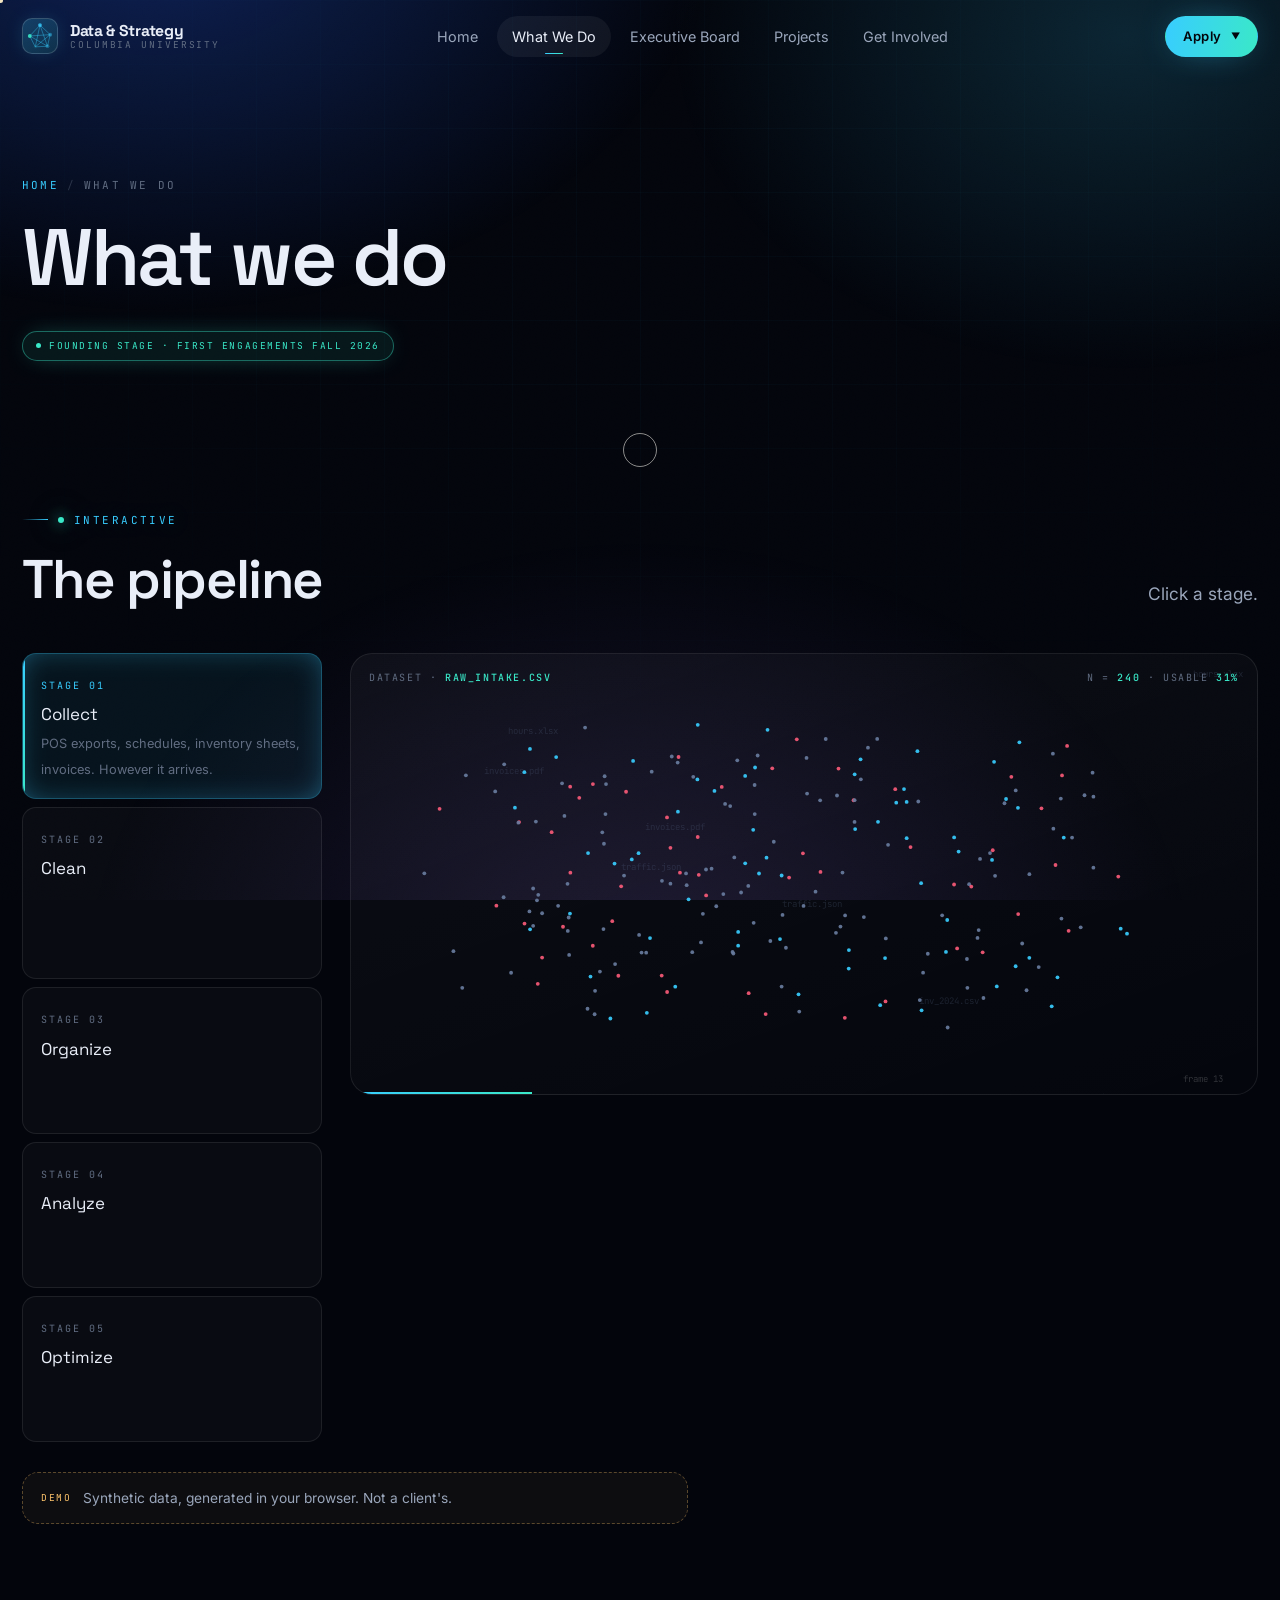
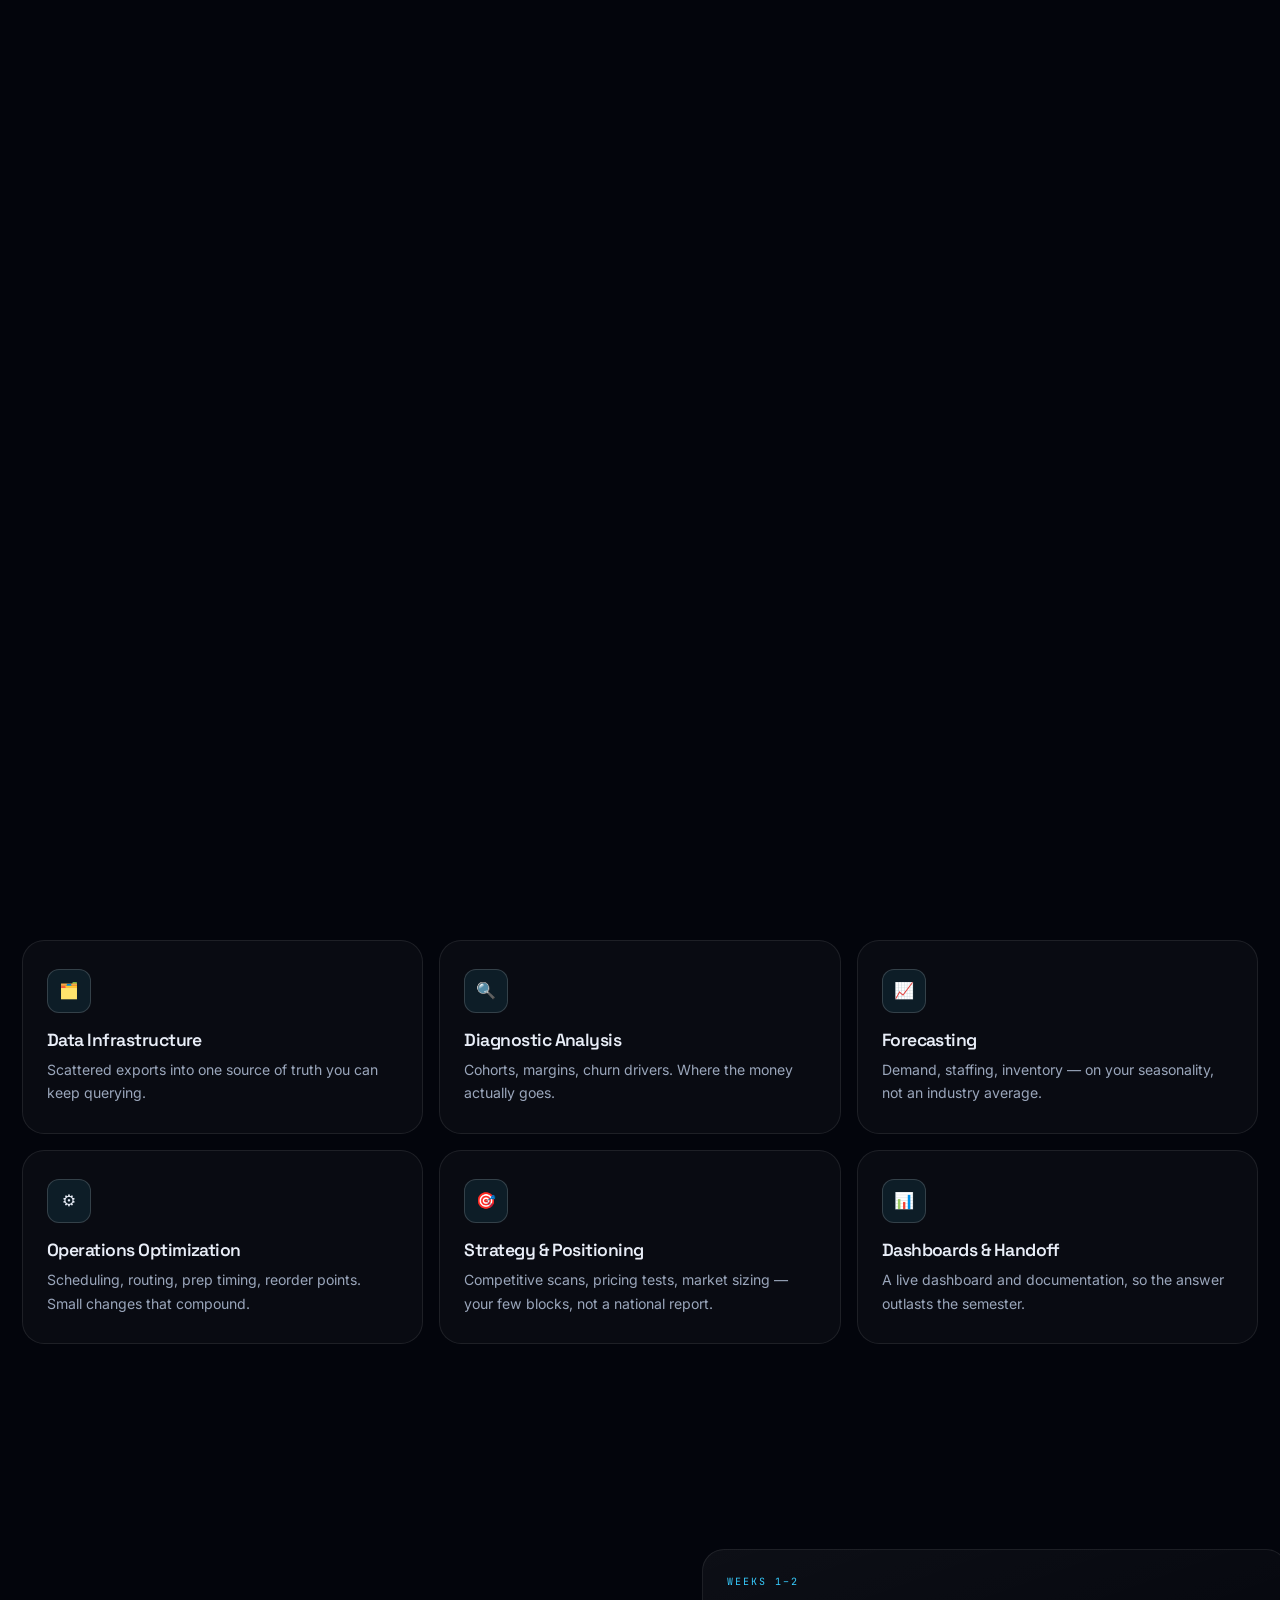
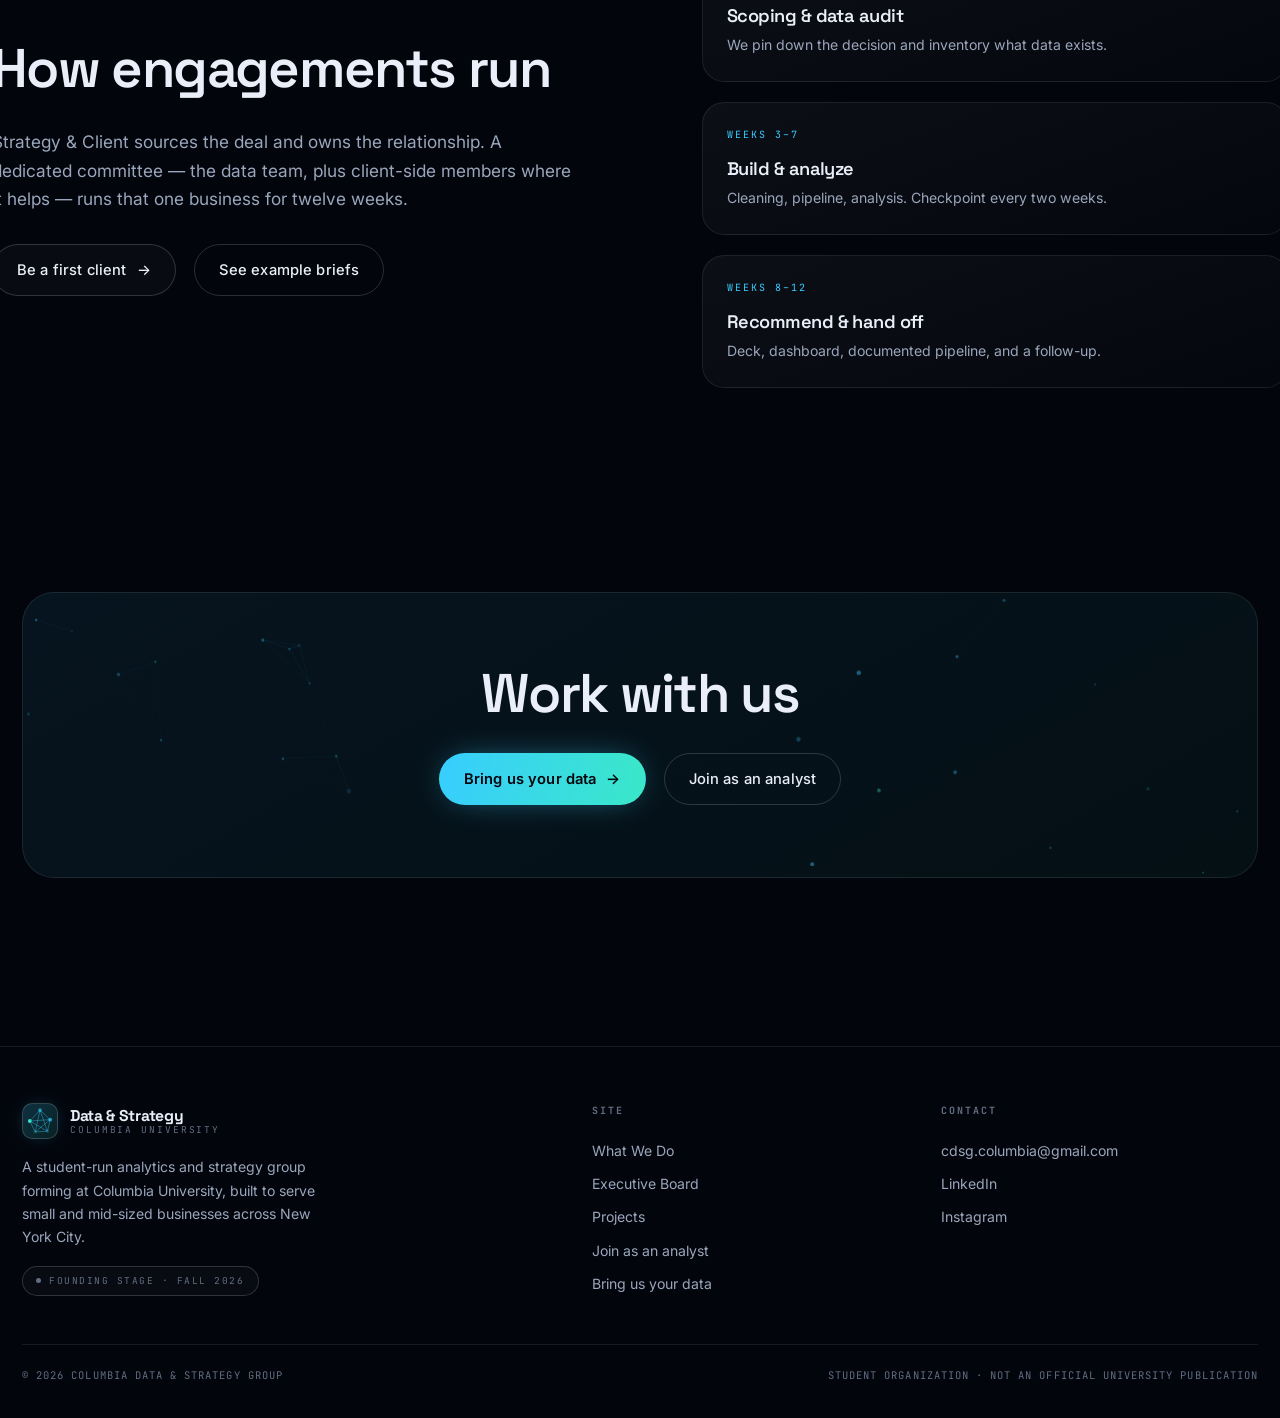
==== commit 411e470c: "Plain section headings, Google Form URL wired, leaner pages - Every heading is now a plain noun: Wha" ====
--- a/about.html
+++ b/about.html
@@ -59,7 +59,7 @@
   <section class="page-head">
     <div class="wrap">
       <div class="crumb"><a href="index.html">Home</a><i>/</i>What We Do</div>
-      <h1 data-reveal>Nobody has time<br><span class="grad-text">to read their own data.</span></h1>
+      <h1 data-reveal>What we do</h1>
       <div class="mt-m" data-reveal data-delay=".22">
         <span class="pill">Founding stage · first engagements Fall 2026</span>
       </div>
@@ -71,8 +71,8 @@
     <div class="wrap">
       <div class="sec-head" data-reveal>
         <div>
-          <div class="eyebrow"><span class="dot"></span> The Pipeline · Interactive</div>
-          <h2 class="h2">Five stages, one dataset.</h2>
+          <div class="eyebrow"><span class="dot"></span> Interactive</div>
+          <h2 class="h2">The pipeline</h2>
         </div>
         <p class="lead" style="max-width:24ch">Click a stage.</p>
       </div>
@@ -129,7 +129,7 @@
       <div class="sec-head" data-reveal>
         <div>
           <div class="eyebrow"><span class="dot"></span> Stage 02, up close</div>
-          <h2 class="h2">What &ldquo;cleaning&rdquo;<br>actually means.</h2>
+          <h2 class="h2">Cleaning</h2>
         </div>
         <button class="btn btn-sm" id="clean-toggle" data-magnetic>Run cleaning pass <span class="arrow">→</span></button>
       </div>
@@ -171,8 +171,7 @@
     <div class="wrap">
       <div class="sec-head" data-reveal>
         <div>
-          <div class="eyebrow"><span class="dot"></span> Capabilities</div>
-          <h2 class="h2">What a team can take on.</h2>
+          <h2 class="h2">Capabilities</h2>
         </div>
       </div>
 
@@ -216,8 +215,7 @@
     <div class="wrap">
       <div class="split">
         <div data-reveal data-dir="left">
-          <div class="eyebrow"><span class="dot"></span> Engagement model</div>
-          <h2 class="h2">One committee<br>per client.</h2>
+          <h2 class="h2">How engagements run</h2>
           <p class="lead mt-m">
             Strategy &amp; Client sources the deal and owns the relationship. A dedicated committee
             &mdash; the data team, plus client-side members where it helps &mdash; runs that one
@@ -255,7 +253,7 @@
     <div class="wrap">
       <div class="cta-band" data-reveal>
         <canvas id="cta-net"></canvas>
-        <h2 class="h2">Sitting on data you&rsquo;ve<br>never had time to open?</h2>
+        <h2 class="h2">Work with us</h2>
         
         <div class="flex gap-m mt-m" style="justify-content:center; flex-wrap:wrap">
           <a href="join.html#business" class="btn btn-primary" data-magnetic>Bring us your data <span class="arrow">→</span></a>
--- a/assets/css/main.css
+++ b/assets/css/main.css
@@ -800,3 +800,12 @@
   font-family:var(--font-mono); font-size:.92rem; font-weight:400;
   color:var(--text-faint); letter-spacing:.06em;
 }
+
+/* ---------- "what you'll need" list ---------- */
+.need-list{ list-style:none; margin:14px 0 0; padding:0; }
+.need-list li{
+  position:relative; padding:10px 0 10px 26px; font-size:.92rem;
+  color:var(--text-dim); border-bottom:1px solid var(--line);
+}
+.need-list li:last-child{ border-bottom:none; }
+.need-list li::before{ content:'\2192'; position:absolute; left:0; color:var(--neon); }
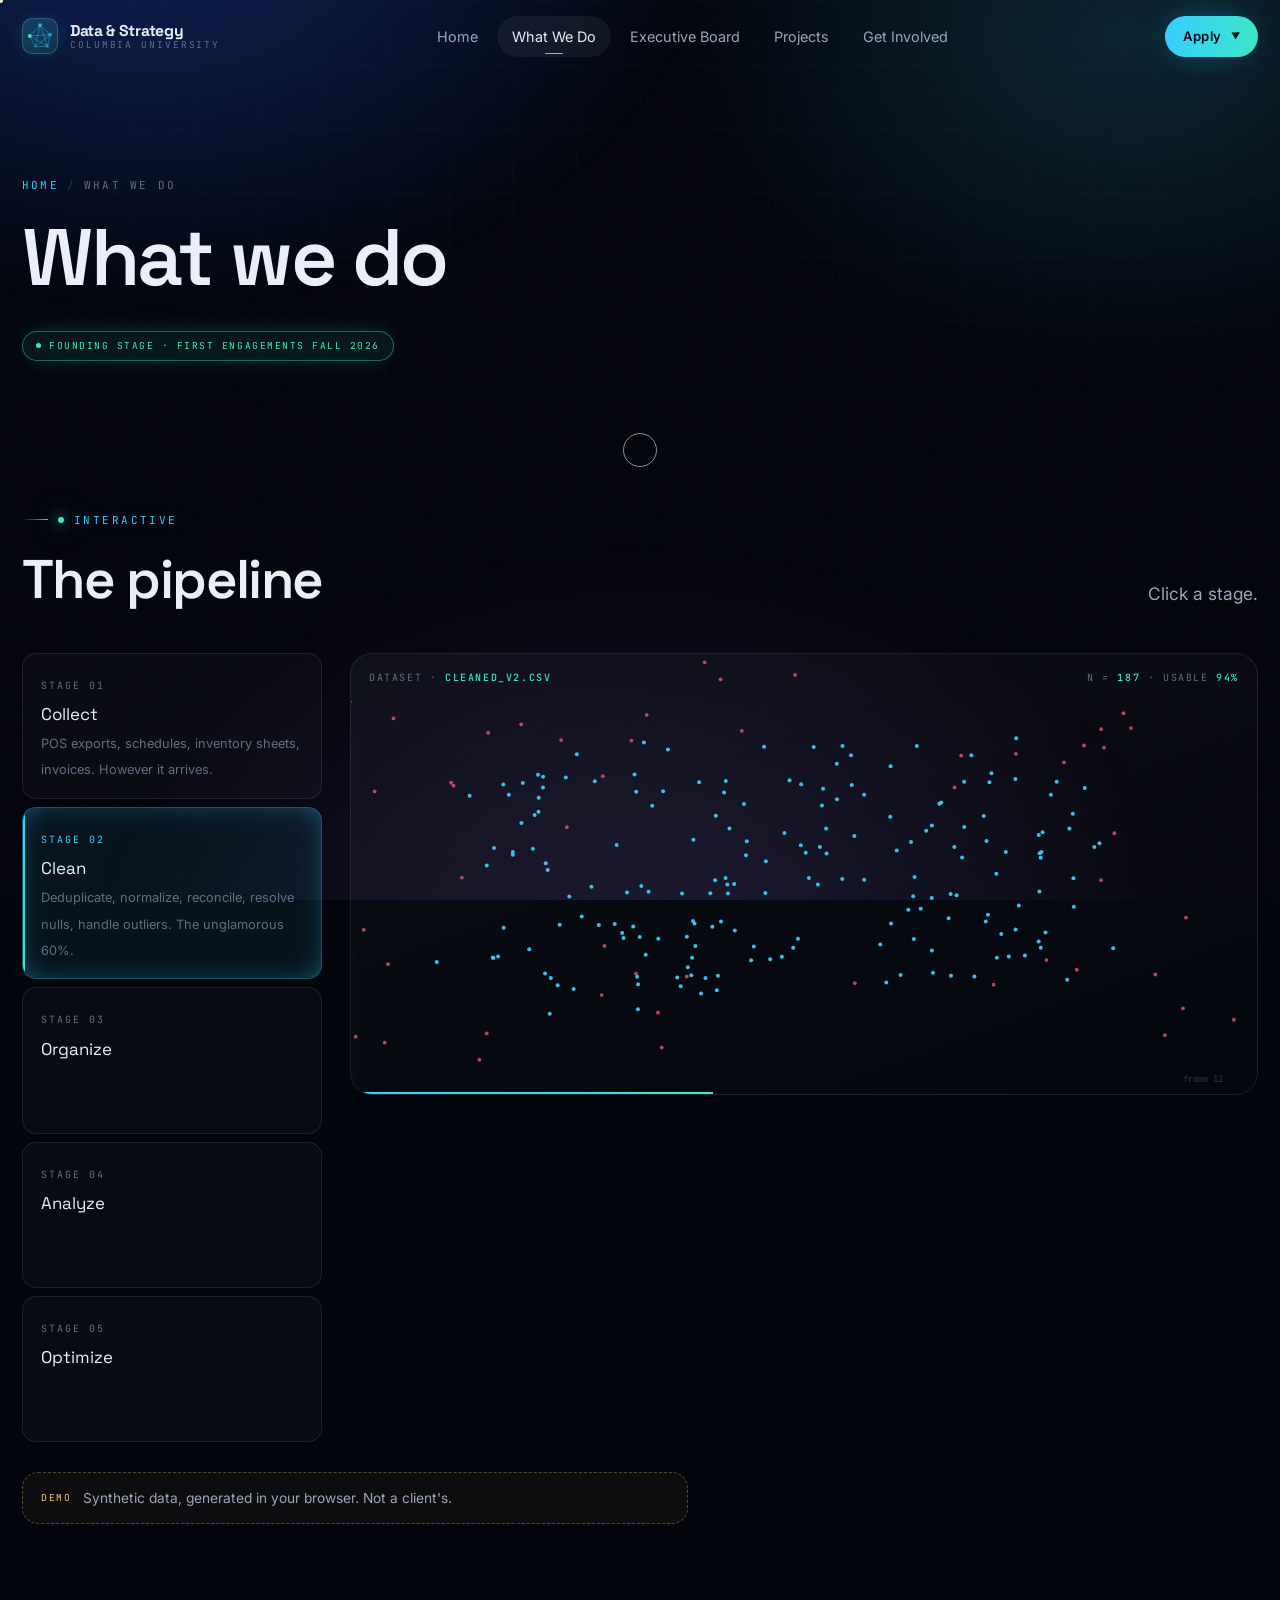
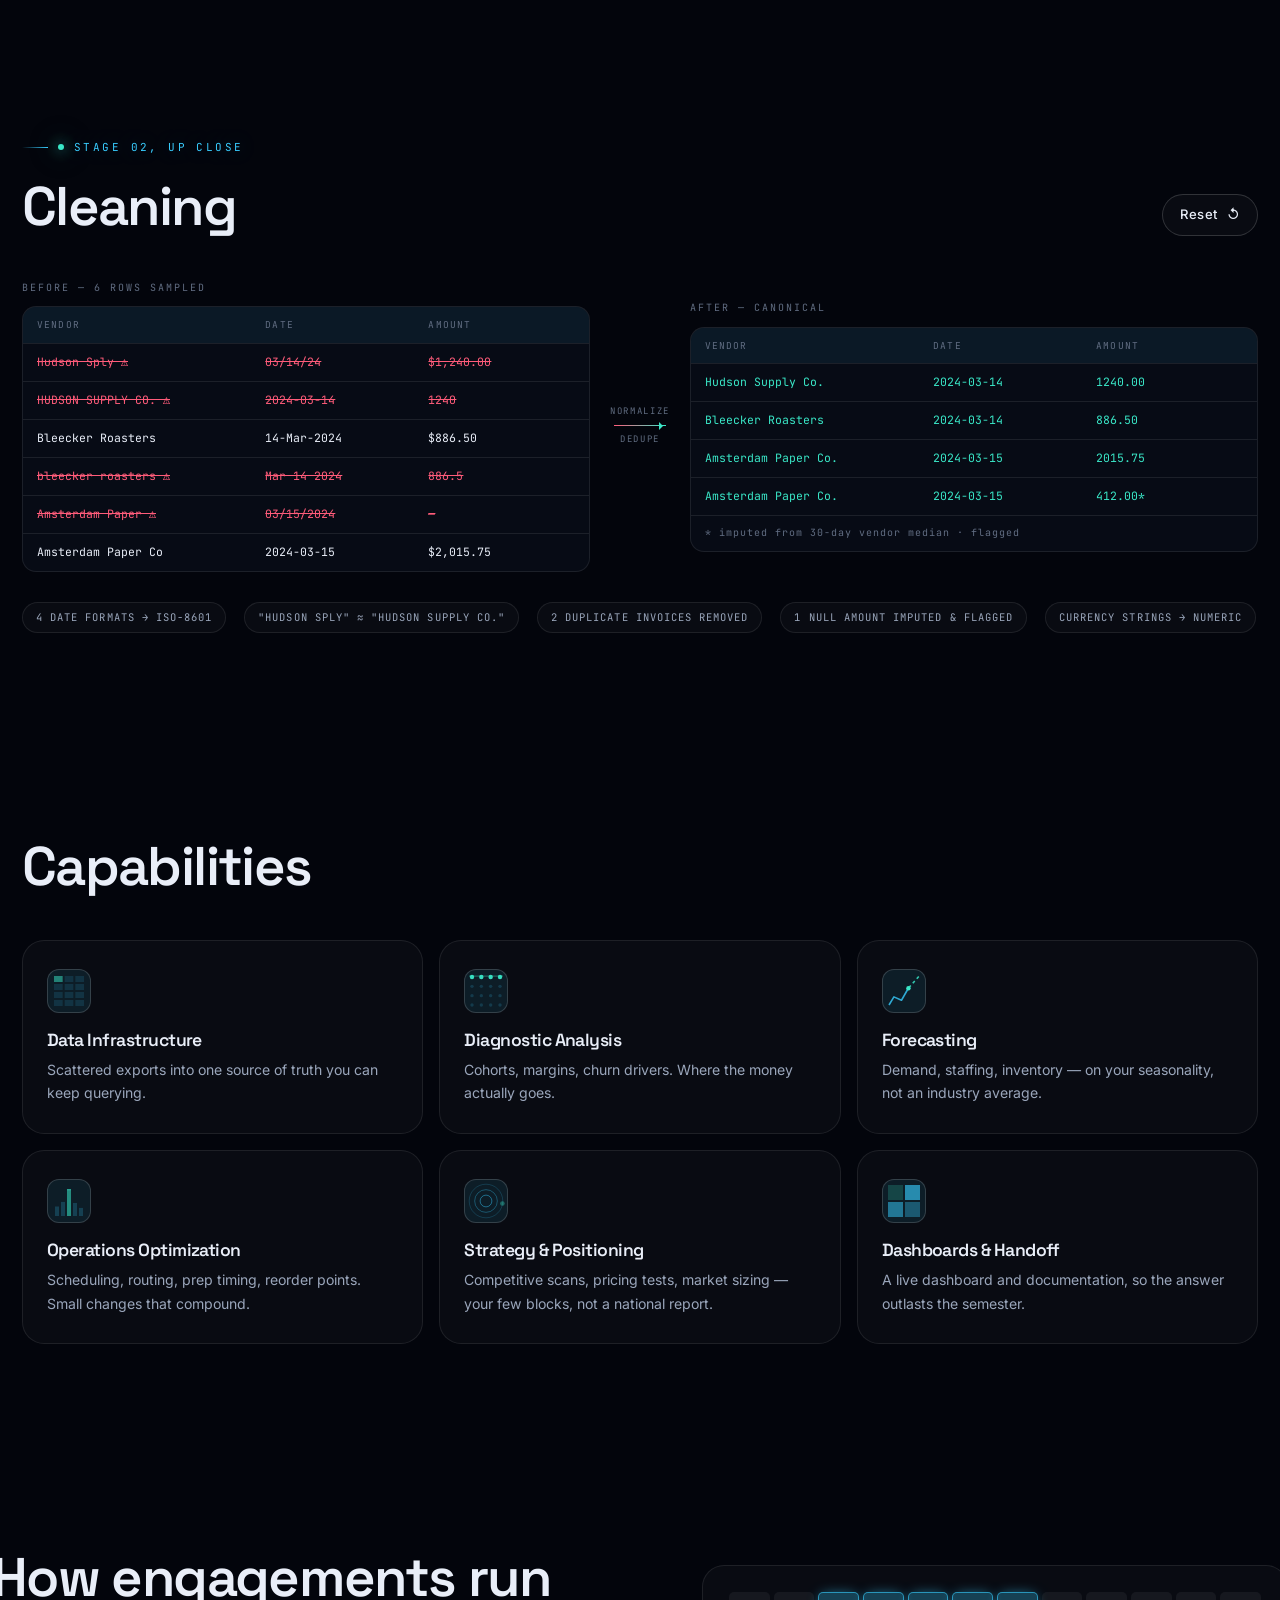
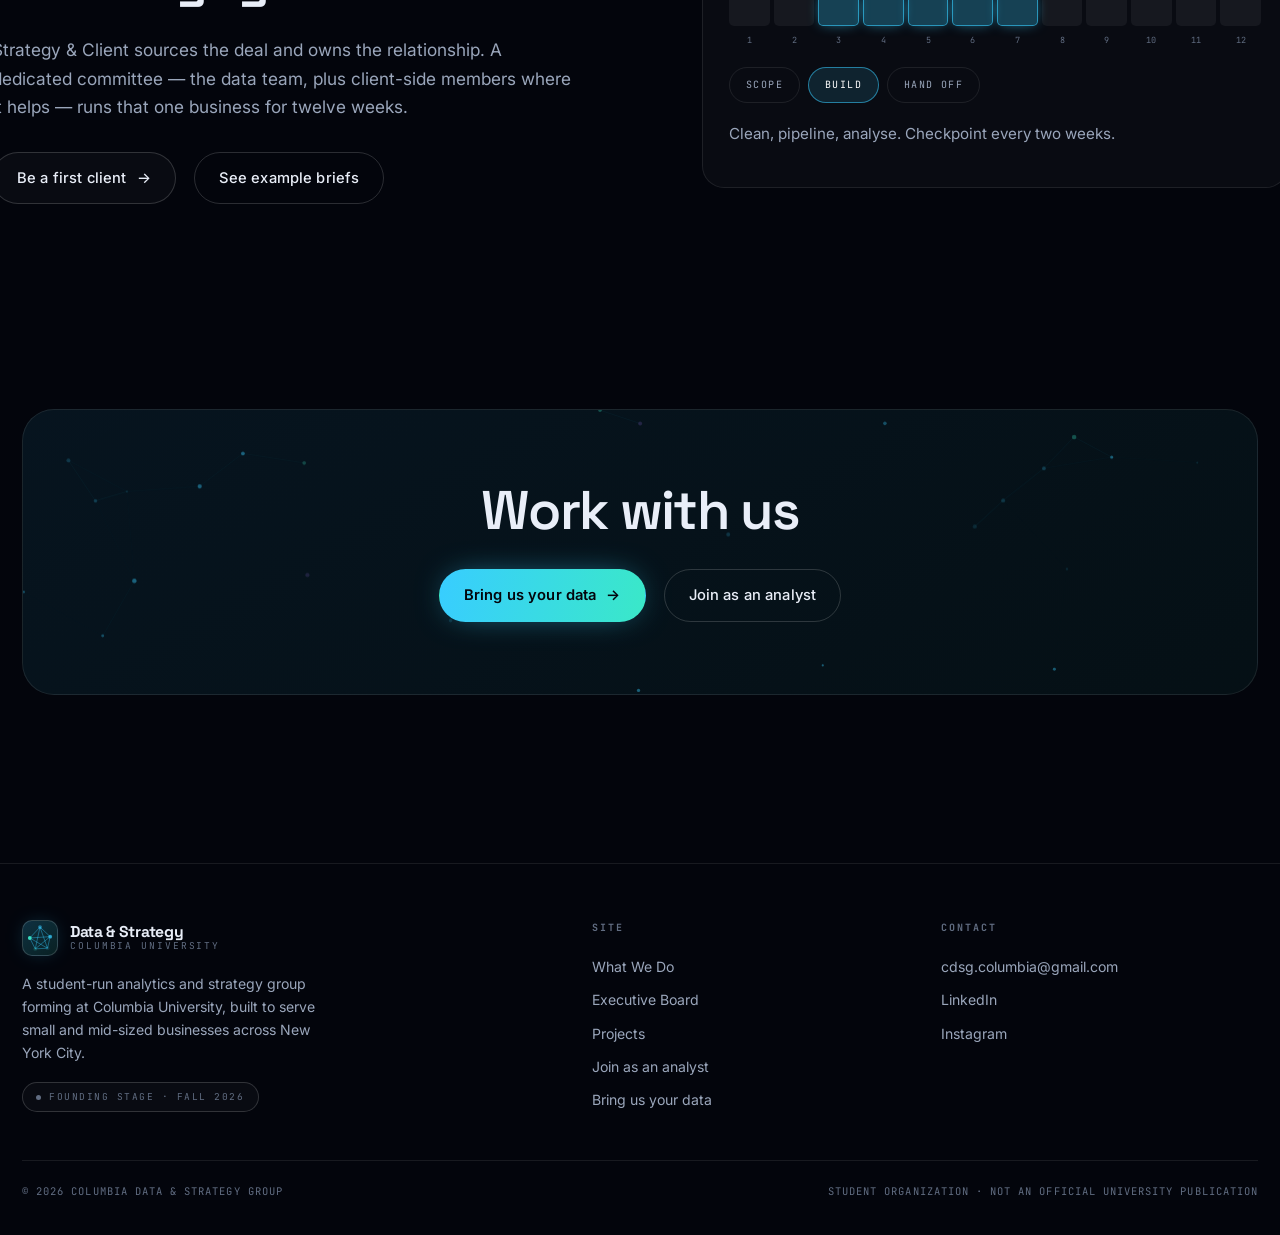
==== commit 5edf8867: "Trade static blocks for live graphics, same word count - New GLYPH_FX library in core.js: 15 looping" ====
--- a/about.html
+++ b/about.html
@@ -177,32 +177,32 @@
 
       <div class="cap-grid">
         <div class="cap" data-reveal>
-          <div class="ico">🗂️</div>
+          <div class="ico"><canvas data-glyph="table"></canvas></div>
           <h3>Data Infrastructure</h3>
           <p>Scattered exports into one source of truth you can keep querying.</p>
         </div>
         <div class="cap" data-reveal data-delay=".06">
-          <div class="ico">🔍</div>
+          <div class="ico"><canvas data-glyph="scan"></canvas></div>
           <h3>Diagnostic Analysis</h3>
           <p>Cohorts, margins, churn drivers. Where the money actually goes.</p>
         </div>
         <div class="cap" data-reveal data-delay=".12">
-          <div class="ico">📈</div>
+          <div class="ico"><canvas data-glyph="forecast"></canvas></div>
           <h3>Forecasting</h3>
           <p>Demand, staffing, inventory — on your seasonality, not an industry average.</p>
         </div>
         <div class="cap" data-reveal data-delay=".18">
-          <div class="ico">⚙️</div>
+          <div class="ico"><canvas data-glyph="optimize"></canvas></div>
           <h3>Operations Optimization</h3>
           <p>Scheduling, routing, prep timing, reorder points. Small changes that compound.</p>
         </div>
         <div class="cap" data-reveal data-delay=".24">
-          <div class="ico">🎯</div>
+          <div class="ico"><canvas data-glyph="target"></canvas></div>
           <h3>Strategy &amp; Positioning</h3>
           <p>Competitive scans, pricing tests, market sizing — your few blocks, not a national report.</p>
         </div>
         <div class="cap" data-reveal data-delay=".3">
-          <div class="ico">📊</div>
+          <div class="ico"><canvas data-glyph="dashboard"></canvas></div>
           <h3>Dashboards &amp; Handoff</h3>
           <p>A live dashboard and documentation, so the answer outlasts the semester.</p>
         </div>
@@ -227,22 +227,15 @@
           </div>
         </div>
 
-        <div class="stack" data-reveal data-dir="right">
-          <div class="card" style="padding:24px">
-            <div class="mono" style="font-size:10px; letter-spacing:.2em; color:var(--neon)">WEEKS 1–2</div>
-            <h3 class="mt-s" style="font-size:1.14rem">Scoping &amp; data audit</h3>
-            <p class="muted" style="font-size:.88rem; margin-top:8px">We pin down the decision and inventory what data exists.</p>
-          </div>
-          <div class="card" style="padding:24px">
-            <div class="mono" style="font-size:10px; letter-spacing:.2em; color:var(--neon)">WEEKS 3–7</div>
-            <h3 class="mt-s" style="font-size:1.14rem">Build &amp; analyze</h3>
-            <p class="muted" style="font-size:.88rem; margin-top:8px">Cleaning, pipeline, analysis. Checkpoint every two weeks.</p>
-          </div>
-          <div class="card" style="padding:24px">
-            <div class="mono" style="font-size:10px; letter-spacing:.2em; color:var(--neon)">WEEKS 8–12</div>
-            <h3 class="mt-s" style="font-size:1.14rem">Recommend &amp; hand off</h3>
-            <p class="muted" style="font-size:.88rem; margin-top:8px">Deck, dashboard, documented pipeline, and a follow-up.</p>
-          </div>
+        <div class="wk" data-reveal data-dir="right">
+          <div class="wk-cells" id="wk-cells"></div>
+          <div class="wk-nums" id="wk-nums"></div>
+          <div class="wk-phases">
+            <button class="wk-ph on" data-a="0" data-b="2" data-cap="Pin down the decision. Inventory what data exists.">Scope</button>
+            <button class="wk-ph" data-a="2" data-b="7" data-cap="Clean, pipeline, analyse. Checkpoint every two weeks.">Build</button>
+            <button class="wk-ph" data-a="7" data-b="12" data-cap="Deck, dashboard, documentation, follow-up.">Hand off</button>
+          </div>
+          <div class="wk-cap" id="wk-cap">Pin down the decision. Inventory what data exists.</div>
         </div>
       </div>
     </div>
--- a/assets/css/main.css
+++ b/assets/css/main.css
@@ -809,3 +809,48 @@
 }
 .need-list li:last-child{ border-bottom:none; }
 .need-list li::before{ content:'\2192'; position:absolute; left:0; color:var(--neon); }
+
+/* ---------- Micro-glyph icons ---------- */
+.ico canvas{ width:100%; height:100%; display:block; }
+.cap:hover .ico{ border-color:rgba(56,205,255,.45); background:rgba(56,205,255,.1); }
+
+/* ---------- Cell strips ---------- */
+.cells{ display:flex; gap:3px; margin-top:16px; }
+.cells i{
+  flex:1; height:7px; border-radius:2px; background:rgba(255,255,255,.07);
+  transition:background .35s var(--ease), box-shadow .35s var(--ease);
+}
+.cells i.on{ background:var(--neon); box-shadow:0 0 10px rgba(56,205,255,.65); }
+.cells.mint i.on{ background:var(--mint); box-shadow:0 0 10px rgba(58,232,200,.65); }
+
+/* ---------- 12-week engagement track ---------- */
+.wk{ border:1px solid var(--line); border-radius:var(--r-lg); padding:26px; background:var(--panel); }
+.wk-cells{ display:flex; gap:4px; }
+.wk-cells i{
+  flex:1; height:34px; border-radius:5px; background:rgba(255,255,255,.05);
+  border:1px solid transparent; transition:.4s var(--ease);
+}
+.wk-cells i.on{ background:rgba(56,205,255,.28); border-color:rgba(56,205,255,.6); box-shadow:0 0 14px -4px rgba(56,205,255,.8); }
+.wk-nums{ display:flex; gap:4px; margin-top:7px; }
+.wk-nums span{ flex:1; text-align:center; font-family:var(--font-mono); font-size:8.5px; color:var(--text-faint); }
+.wk-phases{ display:flex; gap:8px; margin-top:20px; flex-wrap:wrap; }
+.wk-ph{
+  padding:9px 16px; border-radius:99px; border:1px solid var(--line); background:transparent;
+  font-family:var(--font-mono); font-size:10px; letter-spacing:.14em; text-transform:uppercase;
+  color:var(--text-dim); cursor:pointer; transition:.35s var(--ease);
+}
+.wk-ph:hover{ border-color:var(--line-strong); color:var(--text); }
+.wk-ph.on{ background:rgba(56,205,255,.12); border-color:rgba(56,205,255,.55); color:#fff; }
+.wk-cap{ margin-top:18px; font-size:.95rem; color:var(--text-dim); min-height:2.6em; }
+
+/* ---------- Recruitment stepper ---------- */
+#rec-steps .tl{ cursor:pointer; }
+.tl-fill{
+  position:absolute; top:9px; left:6%; height:1px; width:0;
+  background:linear-gradient(90deg,var(--neon),var(--mint));
+  box-shadow:0 0 10px rgba(56,205,255,.8);
+  transition:width .55s var(--ease-out); pointer-events:none;
+}
+.tl.done::before{ background:var(--mint); border-color:var(--mint); box-shadow:0 0 16px var(--mint); }
+.tl.done h4{ color:#fff; }
+@media (max-width:820px){ .tl-fill{ display:none; } }
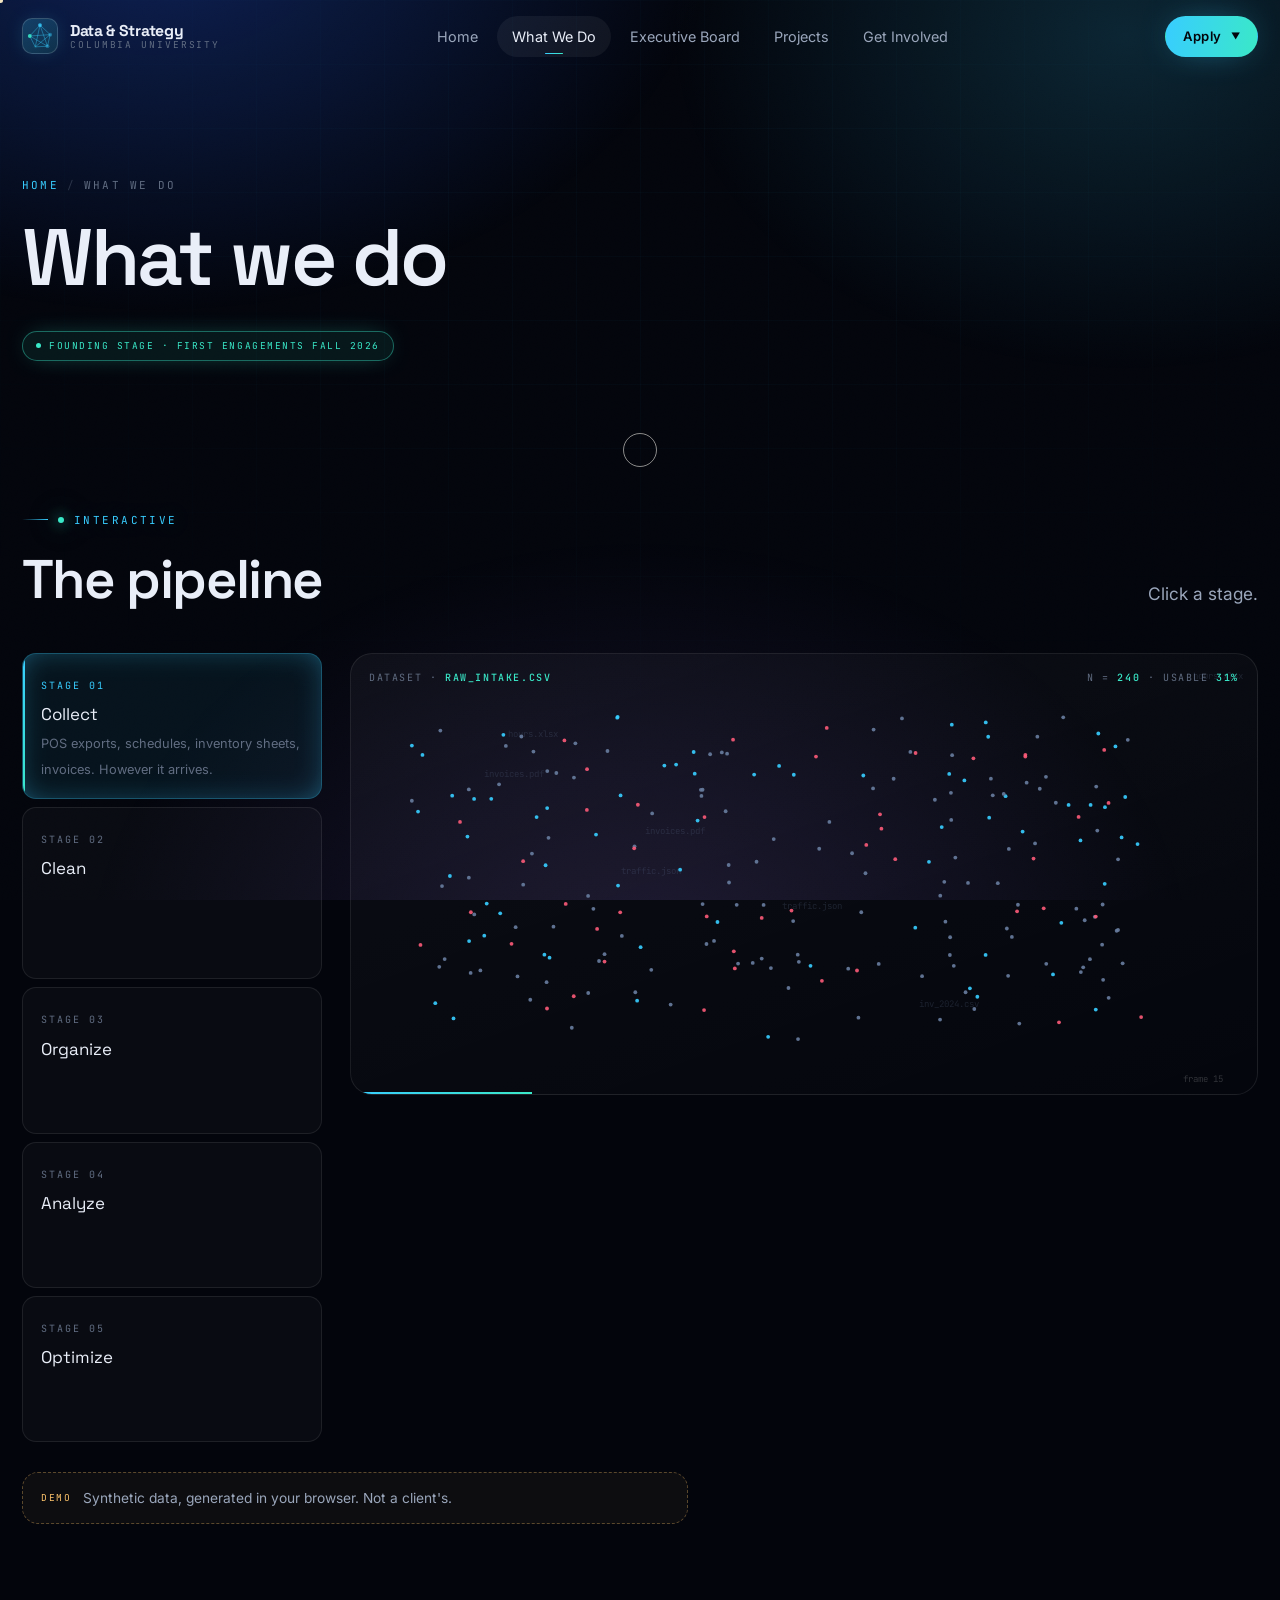
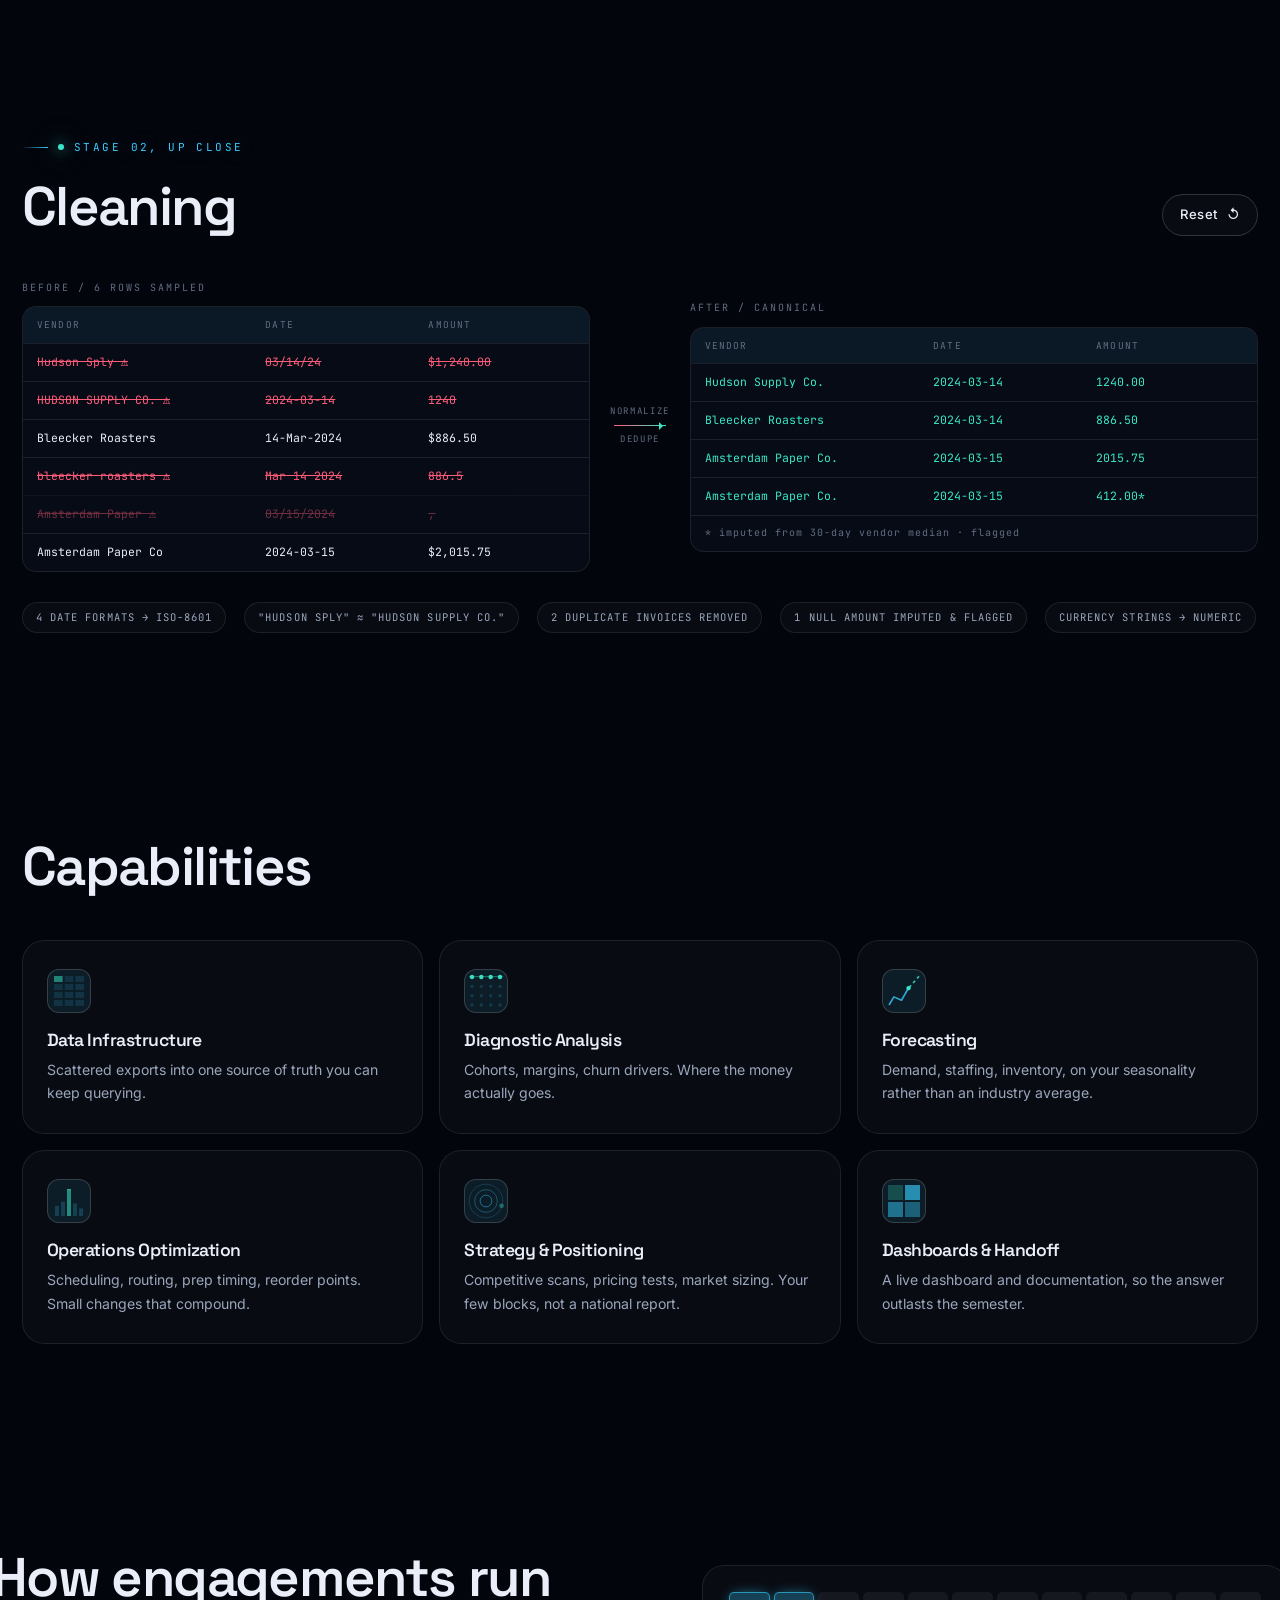
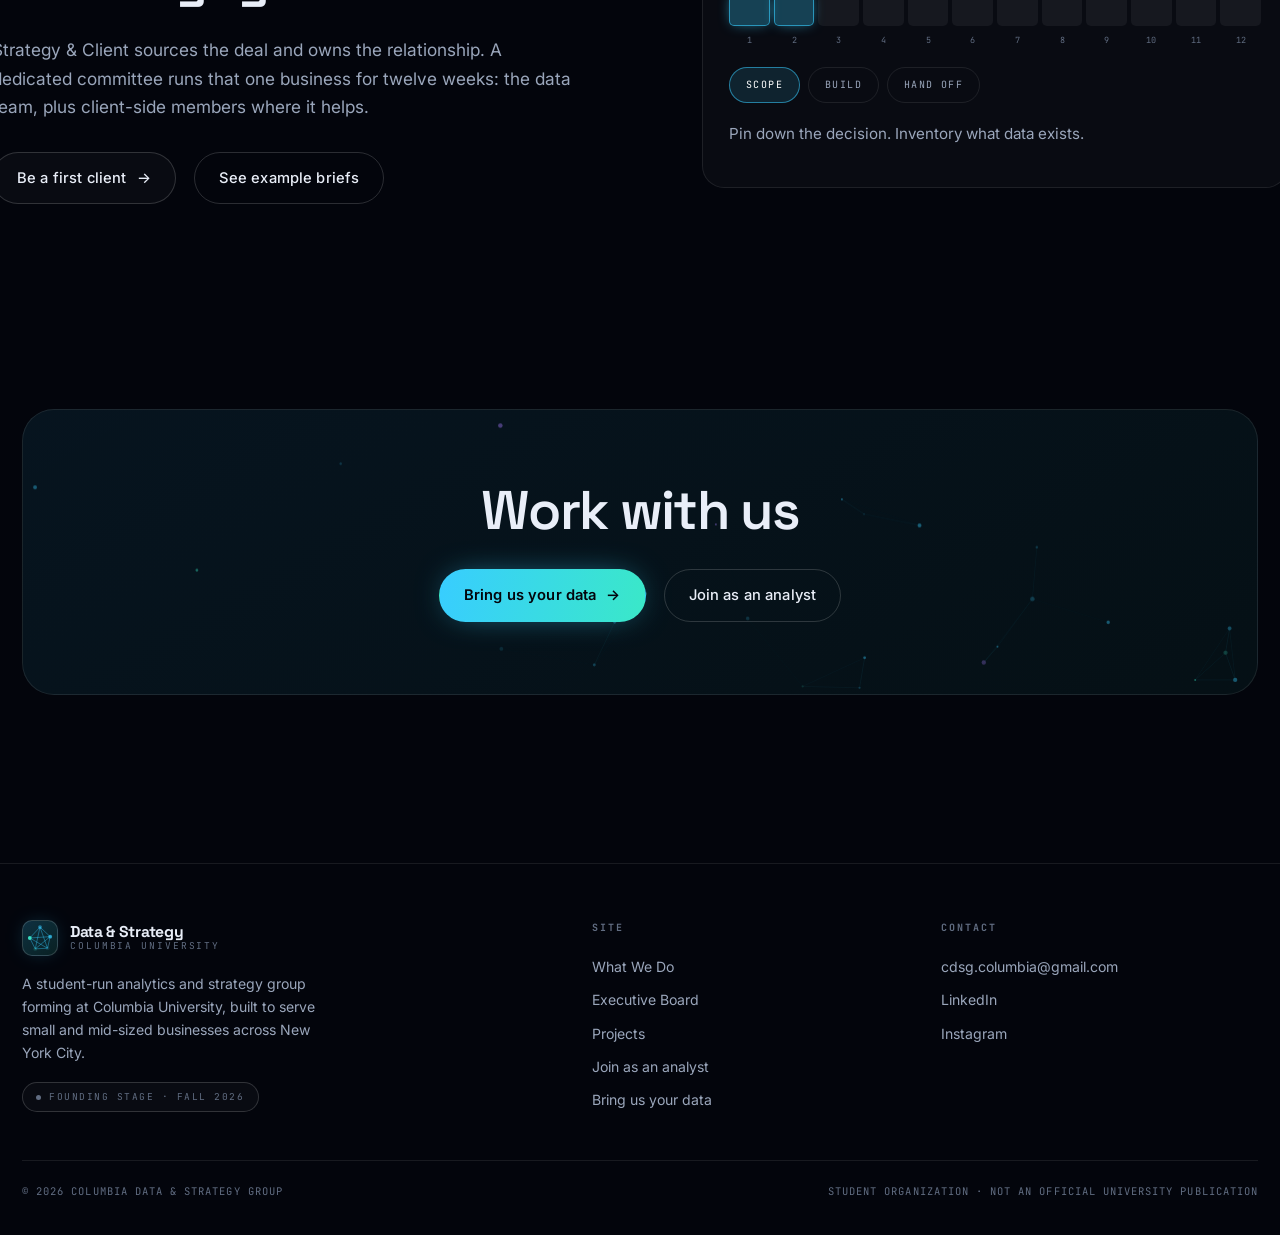
==== commit c59a203f: "Remove every em dash; concrete role and committee descriptions - No em dashes anywhere: each sentenc" ====
--- a/about.html
+++ b/about.html
@@ -3,7 +3,7 @@
 <head>
 <meta charset="UTF-8">
 <meta name="viewport" content="width=device-width, initial-scale=1">
-<title>What We Do — Columbia Data &amp; Strategy Group</title>
+<title>What We Do | Columbia Data &amp; Strategy Group</title>
 <meta name="description" content="Collect, clean, organize, analyze, optimize. The five-stage method Columbia Data &amp; Strategy Group is built to run on data from NYC businesses.">
 <link rel="icon" href="data:image/svg+xml,%3Csvg xmlns='http://www.w3.org/2000/svg' viewBox='0 0 32 32'%3E%3Crect width='32' height='32' rx='8' fill='%23070b12'/%3E%3Ccircle cx='16' cy='7' r='2.4' fill='%2338CDFF'/%3E%3Ccircle cx='7' cy='20' r='2.4' fill='%233AE8C8'/%3E%3Ccircle cx='25' cy='18' r='2.4' fill='%2338CDFF'/%3E%3Ccircle cx='16' cy='27' r='2.4' fill='%23A67CFF'/%3E%3Cg stroke='%2338CDFF' stroke-width='1.1' opacity='.65'%3E%3Cpath d='M16 7 7 20M16 7l9 11M7 20l9 7M25 18l-9 9'/%3E%3C/g%3E%3C/svg%3E">
 <link rel="preconnect" href="https://fonts.googleapis.com">
@@ -92,7 +92,7 @@
           <button class="stage-btn" data-stage="2">
             <span class="k">STAGE 03</span>
             <span class="t">Organize</span>
-            <span class="d">A queryable schema — joined tables, consistent keys, a dictionary you keep.</span>
+            <span class="d">A queryable schema: joined tables, consistent keys, a dictionary you keep.</span>
           </button>
           <button class="stage-btn" data-stage="3">
             <span class="k">STAGE 04</span>
@@ -136,7 +136,7 @@
 
       <div class="clean-demo" data-reveal>
         <div>
-          <div class="mono faint" style="font-size:10px; letter-spacing:.2em; margin-bottom:10px">BEFORE — 6 ROWS SAMPLED</div>
+          <div class="mono faint" style="font-size:10px; letter-spacing:.2em; margin-bottom:10px">BEFORE / 6 ROWS SAMPLED</div>
           <div class="dtable dirty" id="tbl-before">
             <div class="hd"><span>Vendor</span><span>Date</span><span>Amount</span></div>
           </div>
@@ -149,7 +149,7 @@
         </div>
 
         <div>
-          <div class="mono faint" style="font-size:10px; letter-spacing:.2em; margin-bottom:10px">AFTER — CANONICAL</div>
+          <div class="mono faint" style="font-size:10px; letter-spacing:.2em; margin-bottom:10px">AFTER / CANONICAL</div>
           <div class="dtable clean" id="tbl-after">
             <div class="hd"><span>Vendor</span><span>Date</span><span>Amount</span></div>
           </div>
@@ -189,7 +189,7 @@
         <div class="cap" data-reveal data-delay=".12">
           <div class="ico"><canvas data-glyph="forecast"></canvas></div>
           <h3>Forecasting</h3>
-          <p>Demand, staffing, inventory — on your seasonality, not an industry average.</p>
+          <p>Demand, staffing, inventory, on your seasonality rather than an industry average.</p>
         </div>
         <div class="cap" data-reveal data-delay=".18">
           <div class="ico"><canvas data-glyph="optimize"></canvas></div>
@@ -199,7 +199,7 @@
         <div class="cap" data-reveal data-delay=".24">
           <div class="ico"><canvas data-glyph="target"></canvas></div>
           <h3>Strategy &amp; Positioning</h3>
-          <p>Competitive scans, pricing tests, market sizing — your few blocks, not a national report.</p>
+          <p>Competitive scans, pricing tests, market sizing. Your few blocks, not a national report.</p>
         </div>
         <div class="cap" data-reveal data-delay=".3">
           <div class="ico"><canvas data-glyph="dashboard"></canvas></div>
@@ -218,8 +218,8 @@
           <h2 class="h2">How engagements run</h2>
           <p class="lead mt-m">
             Strategy &amp; Client sources the deal and owns the relationship. A dedicated committee
-            &mdash; the data team, plus client-side members where it helps &mdash; runs that one
-            business for twelve weeks.
+            runs that one business for twelve weeks: the data team, plus client-side members
+            where it helps.
           </p>
           <div class="flex gap-m wrapf mt-m">
             <a href="join.html#business" class="btn" data-magnetic>Be a first client <span class="arrow">→</span></a>
--- a/assets/css/main.css
+++ b/assets/css/main.css
@@ -1,5 +1,5 @@
 /* =========================================================
-   Columbia Data & Strategy Group — Design System
+   Columbia Data & Strategy Group, Design System
    ========================================================= */
 
 /* ---------- Tokens ---------- */
@@ -15,11 +15,11 @@
   --text-dim:      #9aa6bb;
   --text-faint:    #616d82;
 
-  --neon:          #38CDFF;   /* primary — neon blue */
+  --neon:          #38CDFF;   /* primary, neon blue */
   --neon-deep:     #2563FF;   /* electric blue, for glows and gradients */
-  --columbia:      #A9D8F2;   /* the pale school blue — kept for display gradients */
-  --mint:          #3AE8C8;   /* secondary — cyan-teal */
-  --violet:        #A67CFF;   /* tertiary — electric violet */
+  --columbia:      #A9D8F2;   /* the pale school blue, kept for display gradients */
+  --mint:          #3AE8C8;   /* secondary, cyan-teal */
+  --violet:        #A67CFF;   /* tertiary, electric violet */
   --amber:         #FFC46B;   /* warm counterweight; keeps this off unicolor */
   --danger:        #FF5C7A;
 
@@ -515,7 +515,7 @@
 .foot-grid h5{ font-family:var(--font-mono); font-size:10px; letter-spacing:.2em; text-transform:uppercase; color:var(--text-faint); margin:0 0 14px; }
 .foot-grid a{ display:block; padding:5px 0; font-size:.88rem; color:var(--text-dim); transition:color .3s, transform .3s; }
 .foot-grid a:hover{ color:var(--neon); transform:translateX(3px); }
-/* the footer logo is an <a> too — keep it a flex row, not a block */
+/* the footer logo is an <a> too, keep it a flex row, not a block */
 .foot-grid a.brand{ display:flex; padding:0; color:var(--text); }
 .foot-grid a.brand:hover{ transform:none; }
 .foot-bottom{ margin-top:44px; padding-top:22px; border-top:1px solid var(--line); display:flex; justify-content:space-between; flex-wrap:wrap; gap:12px; font-family:var(--font-mono); font-size:10.5px; letter-spacing:.1em; color:var(--text-faint); text-transform:uppercase; }
@@ -709,7 +709,7 @@
 /* =========================================================
    Neon bloom
    Neon reads as neon because things glow, not because the hue
-   is saturated. These are additive only — no layout impact.
+   is saturated. These are additive only, no layout impact.
    ========================================================= */
 .btn{ transition:border-color .35s var(--ease), transform .35s var(--ease),
                  color .35s var(--ease), box-shadow .35s var(--ease); }
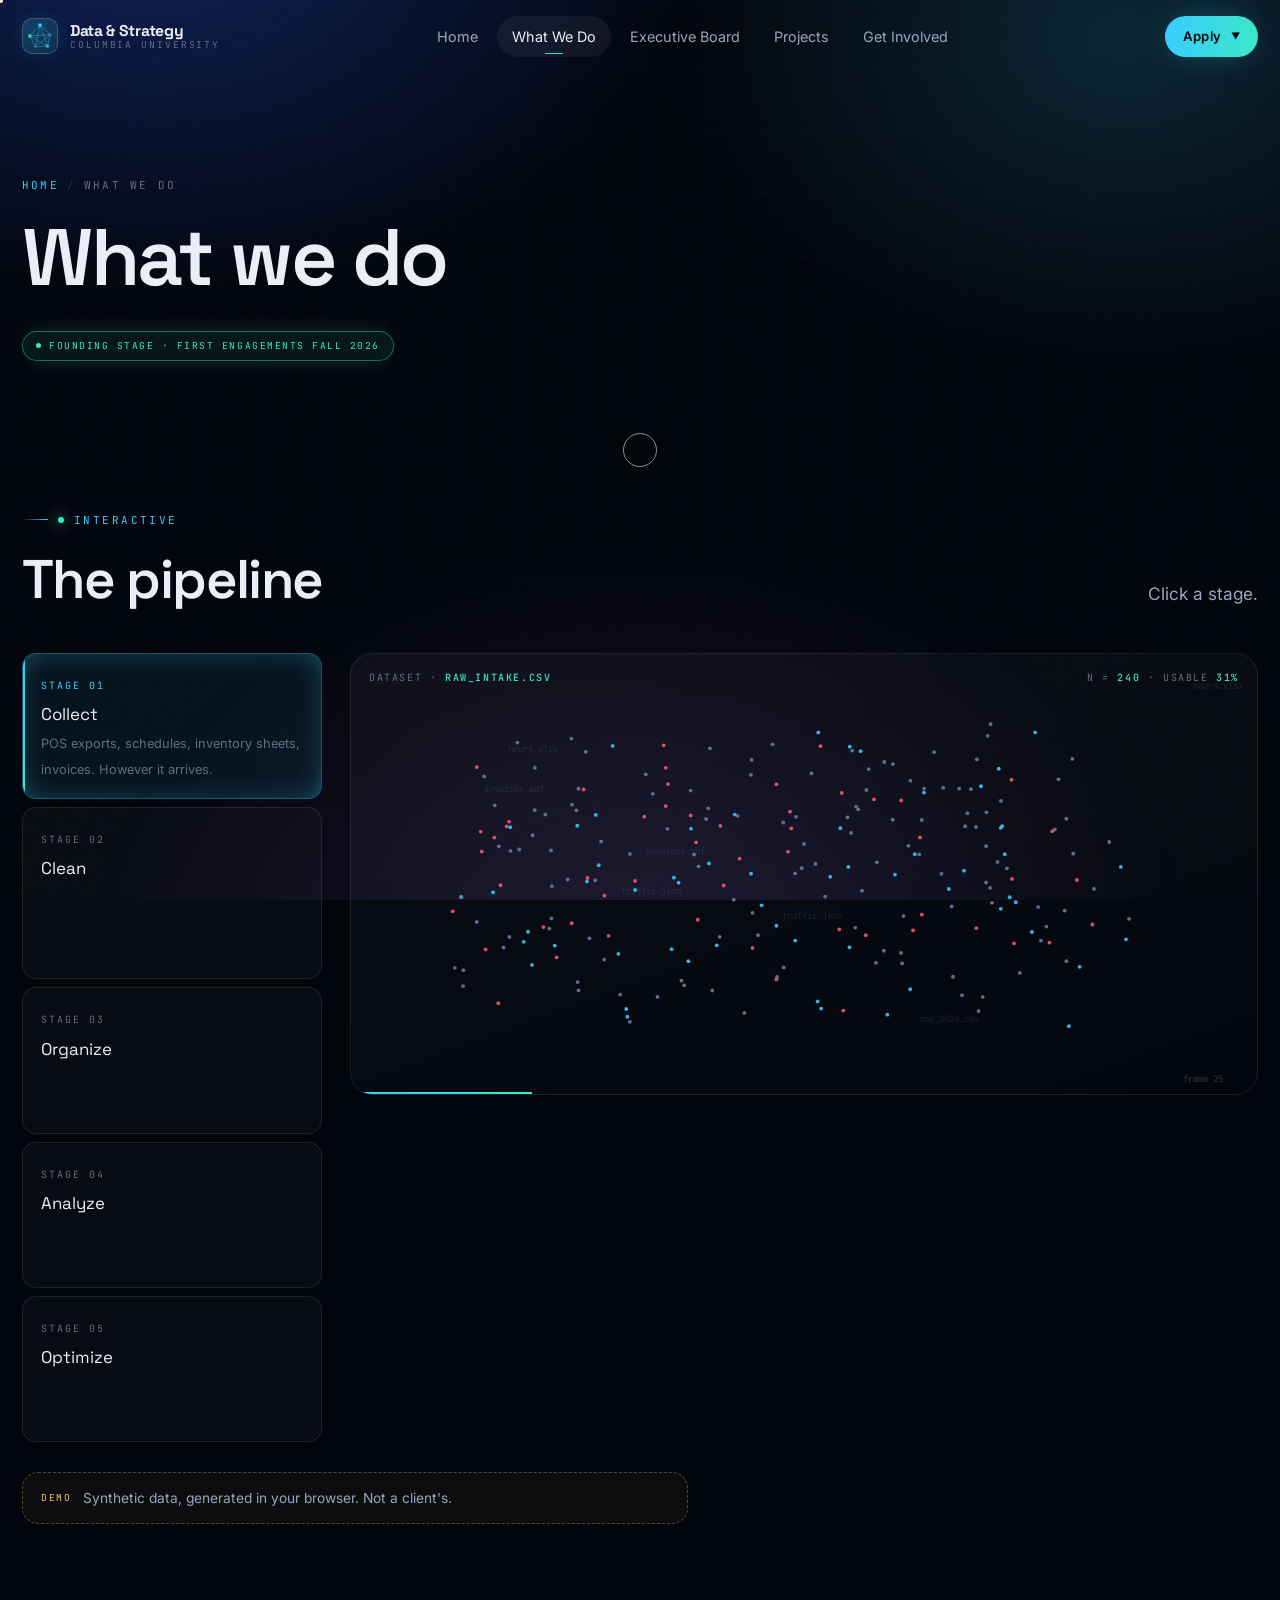
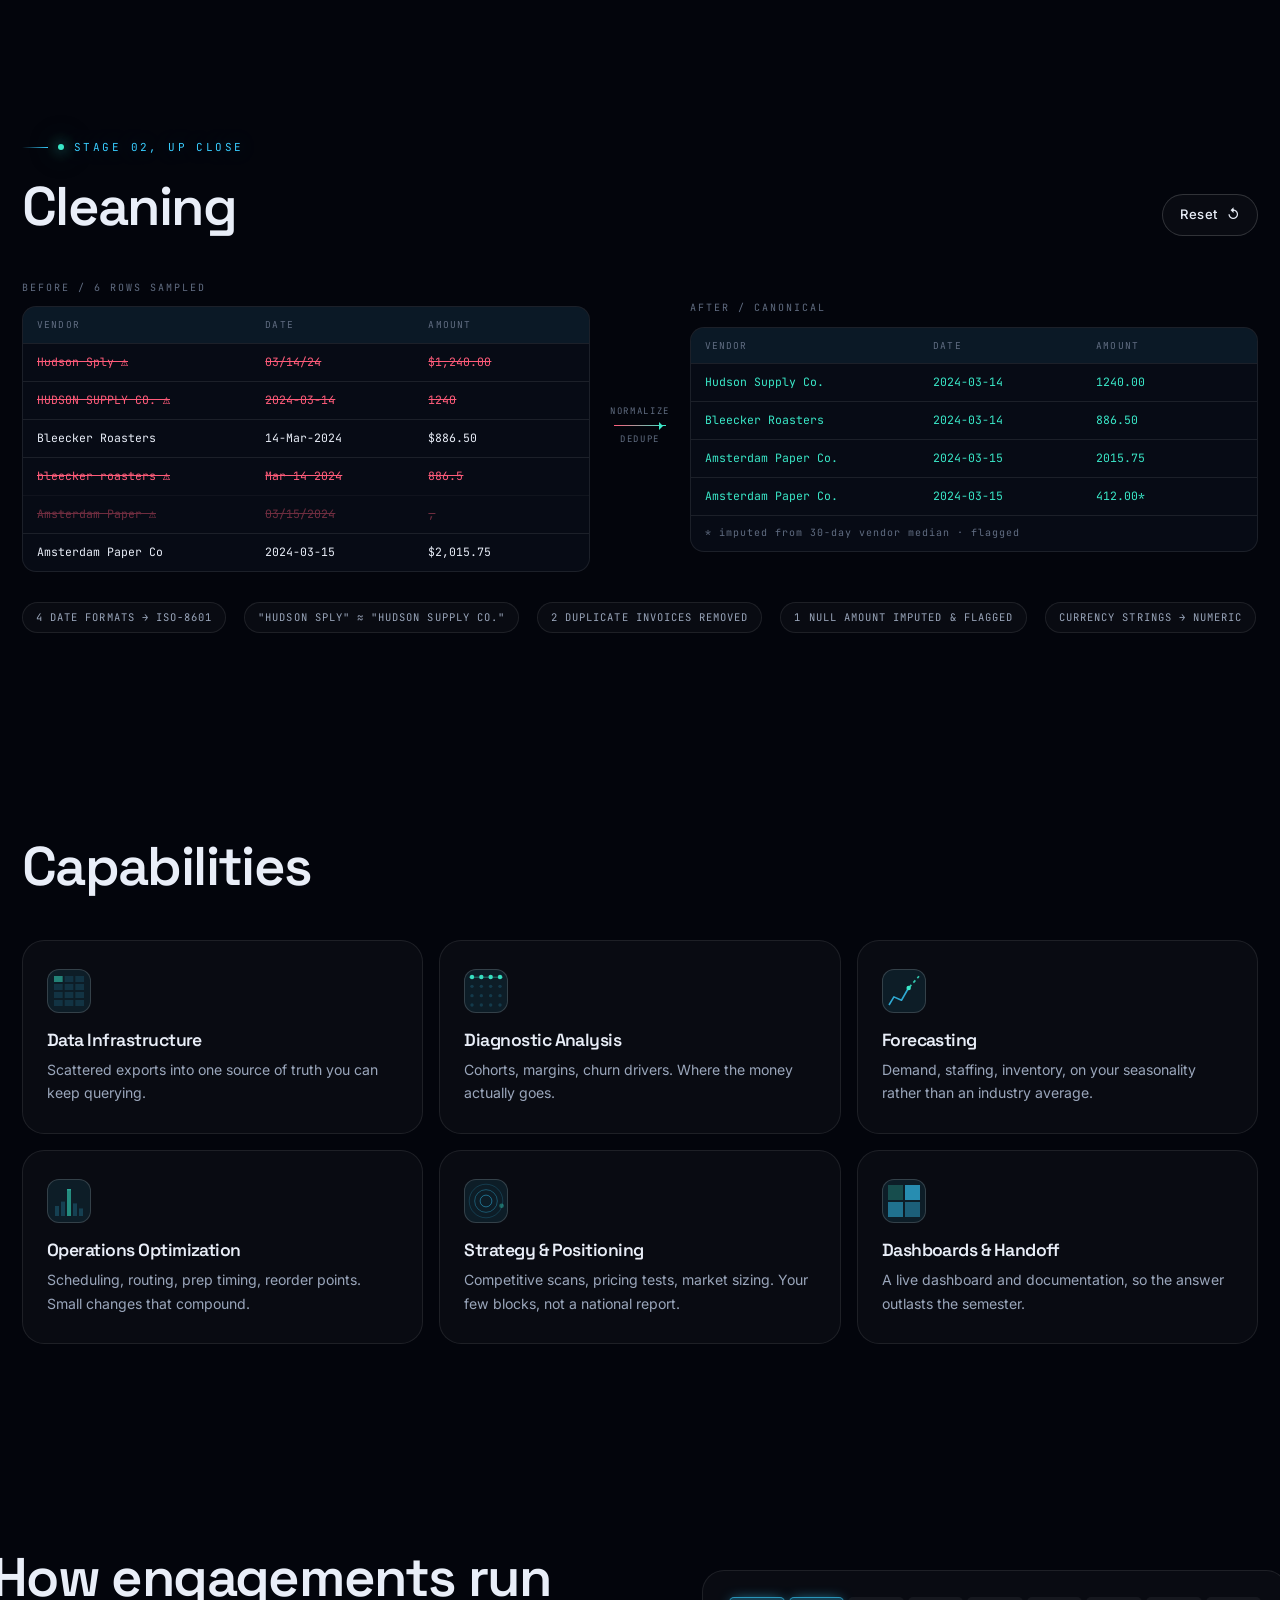
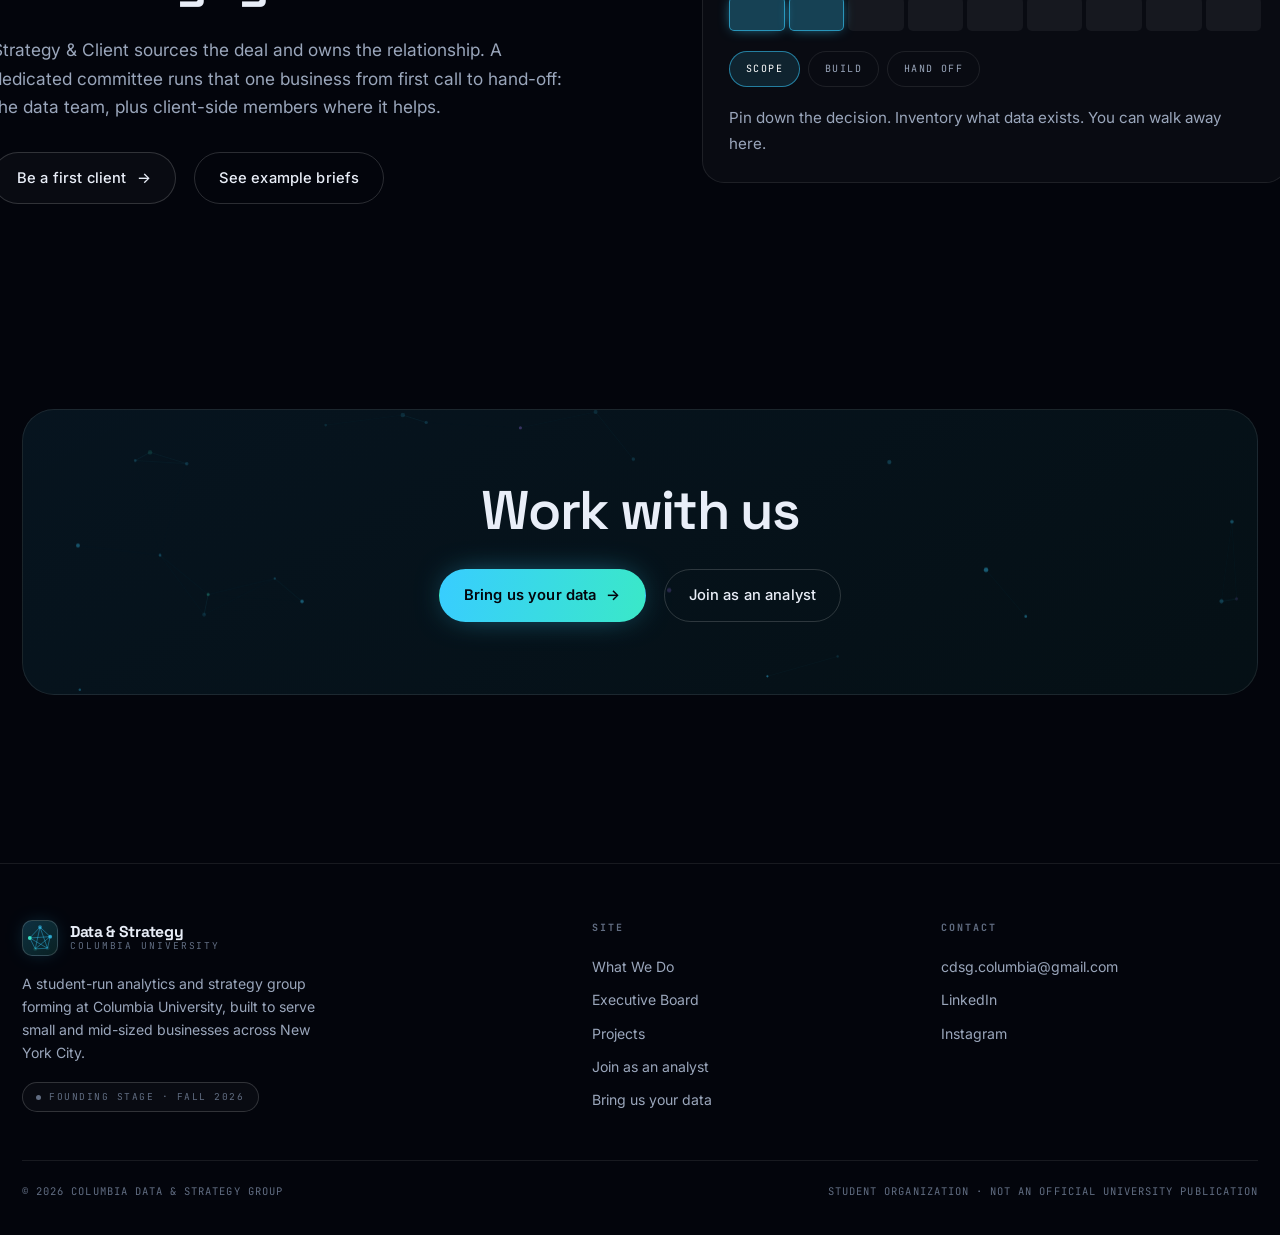
==== commit eefedbf8: "Drop the fixed 12-week timeline and every transcript reference No engagement length is committed any" ====
--- a/about.html
+++ b/about.html
@@ -218,7 +218,7 @@
           <h2 class="h2">How engagements run</h2>
           <p class="lead mt-m">
             Strategy &amp; Client sources the deal and owns the relationship. A dedicated committee
-            runs that one business for twelve weeks: the data team, plus client-side members
+            runs that one business from first call to hand-off: the data team, plus client-side members
             where it helps.
           </p>
           <div class="flex gap-m wrapf mt-m">
@@ -229,13 +229,12 @@
 
         <div class="wk" data-reveal data-dir="right">
           <div class="wk-cells" id="wk-cells"></div>
-          <div class="wk-nums" id="wk-nums"></div>
           <div class="wk-phases">
-            <button class="wk-ph on" data-a="0" data-b="2" data-cap="Pin down the decision. Inventory what data exists.">Scope</button>
-            <button class="wk-ph" data-a="2" data-b="7" data-cap="Clean, pipeline, analyse. Checkpoint every two weeks.">Build</button>
-            <button class="wk-ph" data-a="7" data-b="12" data-cap="Deck, dashboard, documentation, follow-up.">Hand off</button>
-          </div>
-          <div class="wk-cap" id="wk-cap">Pin down the decision. Inventory what data exists.</div>
+            <button class="wk-ph on" data-a="0" data-b="2" data-cap="Pin down the decision. Inventory what data exists. You can walk away here.">Scope</button>
+            <button class="wk-ph" data-a="2" data-b="6" data-cap="Clean, pipeline, analyse. Regular checkpoints so nothing drifts.">Build</button>
+            <button class="wk-ph" data-a="6" data-b="9" data-cap="Deck, dashboard, documentation, follow-up.">Hand off</button>
+          </div>
+          <div class="wk-cap" id="wk-cap">Pin down the decision. Inventory what data exists. You can walk away here.</div>
         </div>
       </div>
     </div>
--- a/assets/css/main.css
+++ b/assets/css/main.css
@@ -823,7 +823,7 @@
 .cells i.on{ background:var(--neon); box-shadow:0 0 10px rgba(56,205,255,.65); }
 .cells.mint i.on{ background:var(--mint); box-shadow:0 0 10px rgba(58,232,200,.65); }
 
-/* ---------- 12-week engagement track ---------- */
+/* ---------- Engagement phase track ---------- */
 .wk{ border:1px solid var(--line); border-radius:var(--r-lg); padding:26px; background:var(--panel); }
 .wk-cells{ display:flex; gap:4px; }
 .wk-cells i{
@@ -831,8 +831,6 @@
   border:1px solid transparent; transition:.4s var(--ease);
 }
 .wk-cells i.on{ background:rgba(56,205,255,.28); border-color:rgba(56,205,255,.6); box-shadow:0 0 14px -4px rgba(56,205,255,.8); }
-.wk-nums{ display:flex; gap:4px; margin-top:7px; }
-.wk-nums span{ flex:1; text-align:center; font-family:var(--font-mono); font-size:8.5px; color:var(--text-faint); }
 .wk-phases{ display:flex; gap:8px; margin-top:20px; flex-wrap:wrap; }
 .wk-ph{
   padding:9px 16px; border-radius:99px; border:1px solid var(--line); background:transparent;
@@ -854,3 +852,30 @@
 .tl.done::before{ background:var(--mint); border-color:var(--mint); box-shadow:0 0 16px var(--mint); }
 .tl.done h4{ color:#fff; }
 @media (max-width:820px){ .tl-fill{ display:none; } }
+
+/* =========================================================
+   Mobile fixes
+   ========================================================= */
+
+/* A sideways reveal offset hangs content off the left/right edge on a narrow
+   screen, where body{overflow-x:hidden} then clips it. Go vertical instead. */
+@media (max-width:820px){
+  [data-reveal][data-dir="left"],
+  [data-reveal][data-dir="right"]{ transform:translateY(24px); }   /* no sideways reveal */
+}
+
+/* Four-up grid (the committee cards) needs to collapse like every other grid.
+   This used to be an inline style from JS, which beat the media queries. */
+.cap-grid.four{ grid-template-columns:repeat(4,1fr); }
+@media (max-width:1080px){ .cap-grid.four{ grid-template-columns:repeat(2,1fr); } }
+@media (max-width:620px){  .cap-grid.four{ grid-template-columns:1fr; } }
+
+/* long tool names shouldn't push a chip past the viewport */
+.chip{ max-width:100%; overflow-wrap:anywhere; }
+
+/* career relevance under each team card */
+.practice{
+  margin-top:14px; padding-top:12px; border-top:1px solid var(--line);
+  font-family:var(--font-mono); font-size:9.5px; letter-spacing:.13em;
+  text-transform:uppercase; color:var(--text-faint); line-height:1.7;
+}
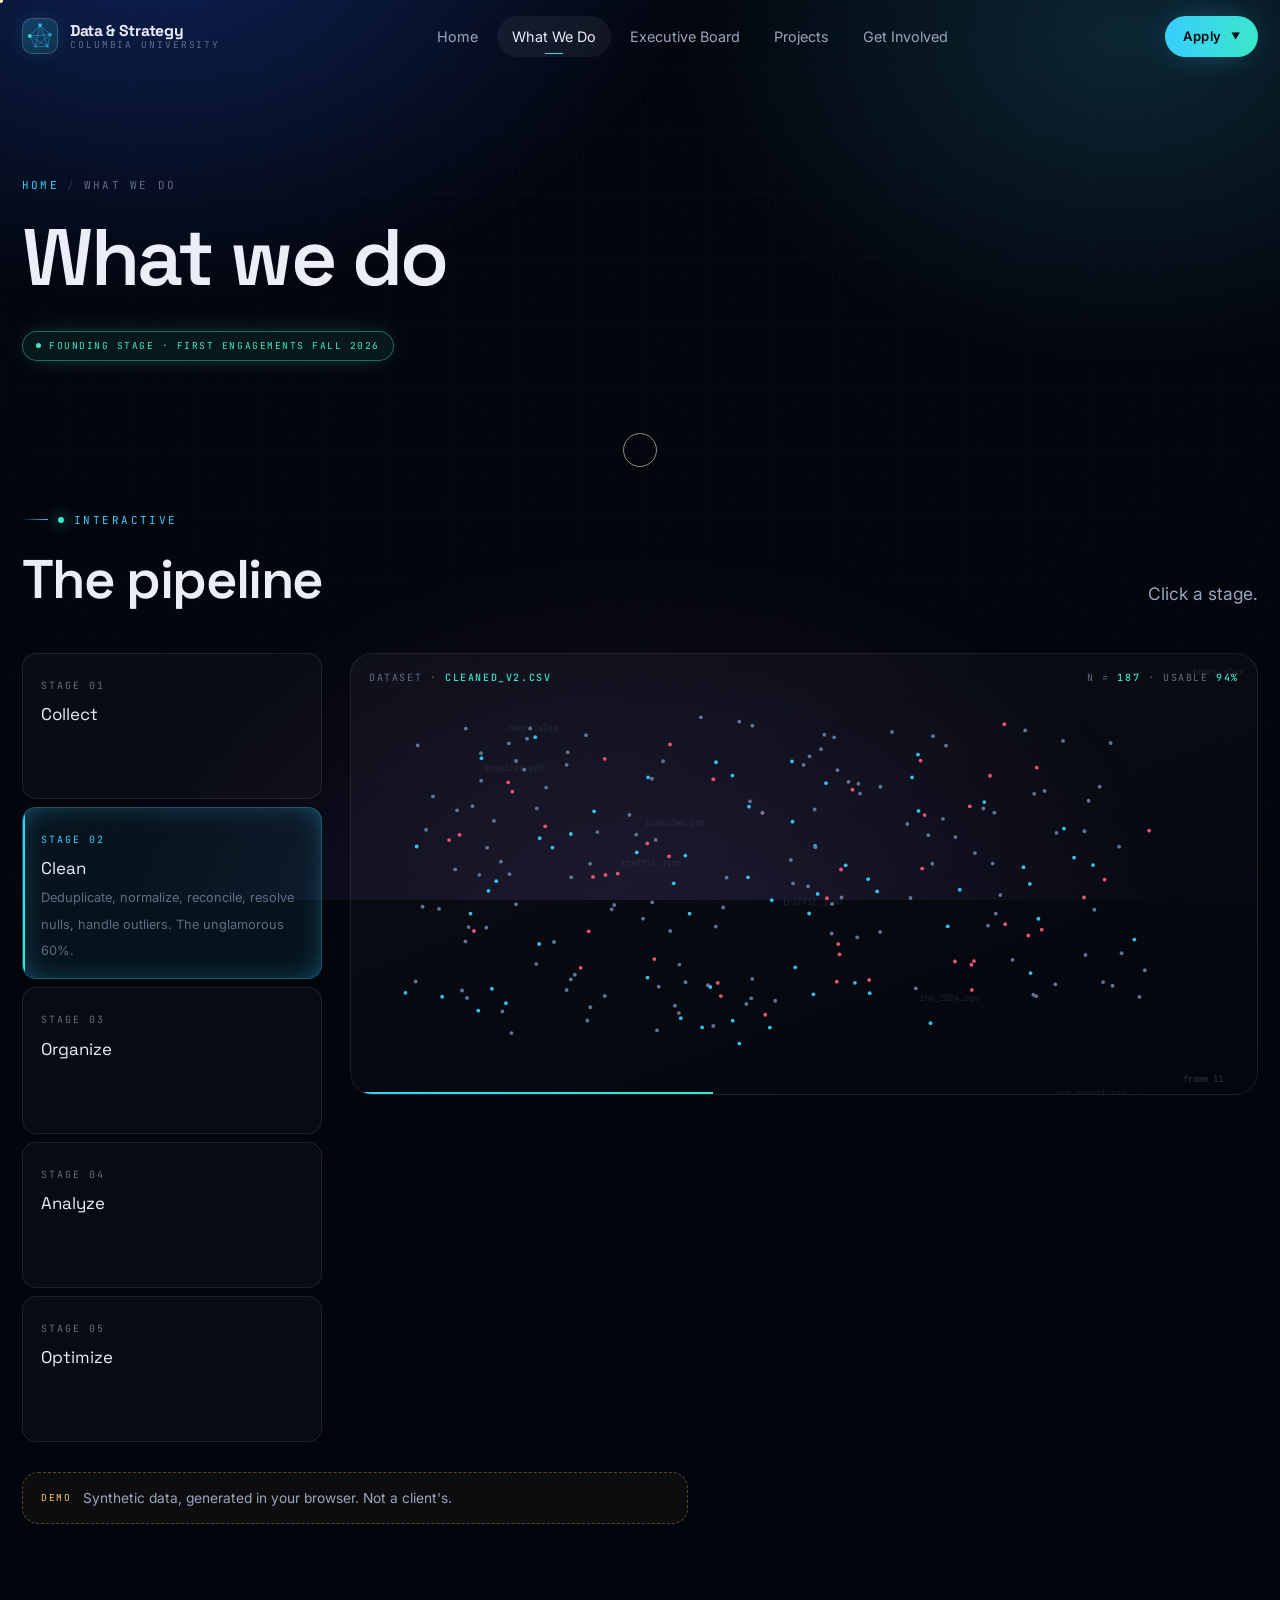
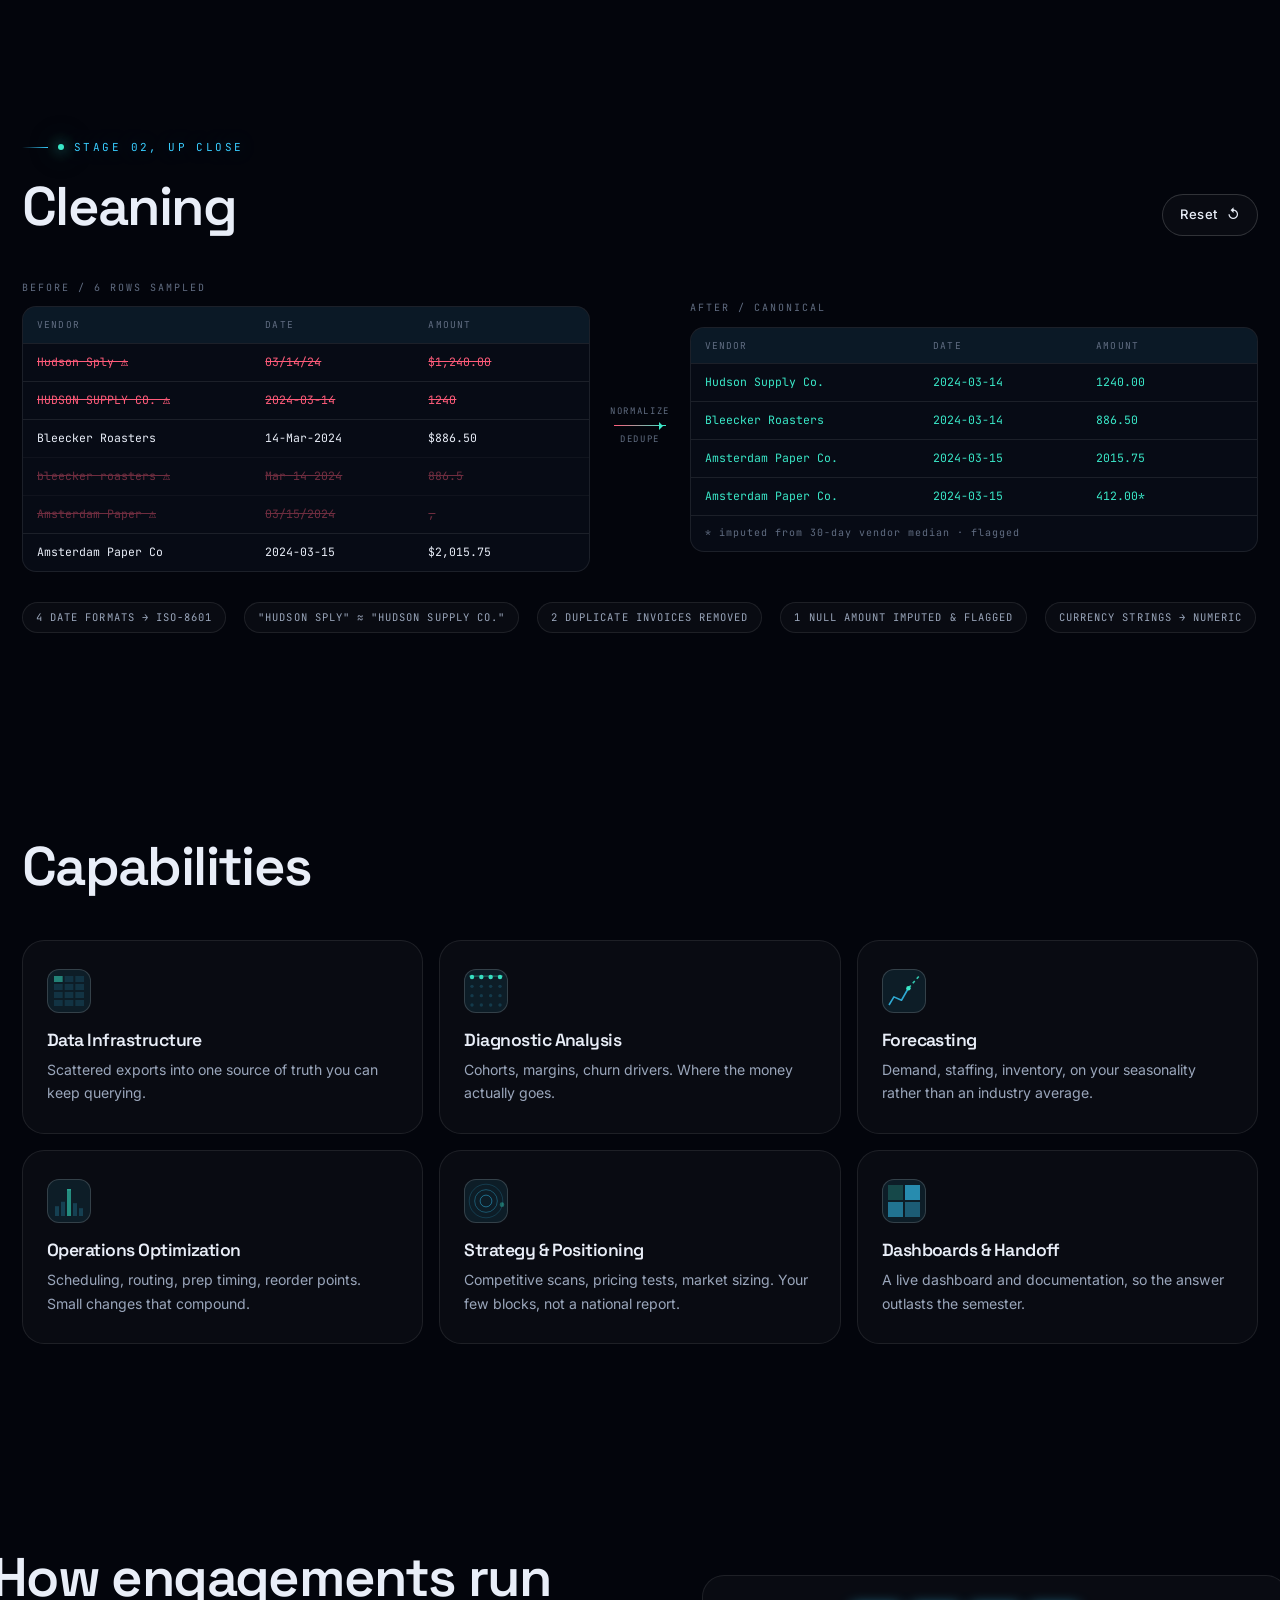
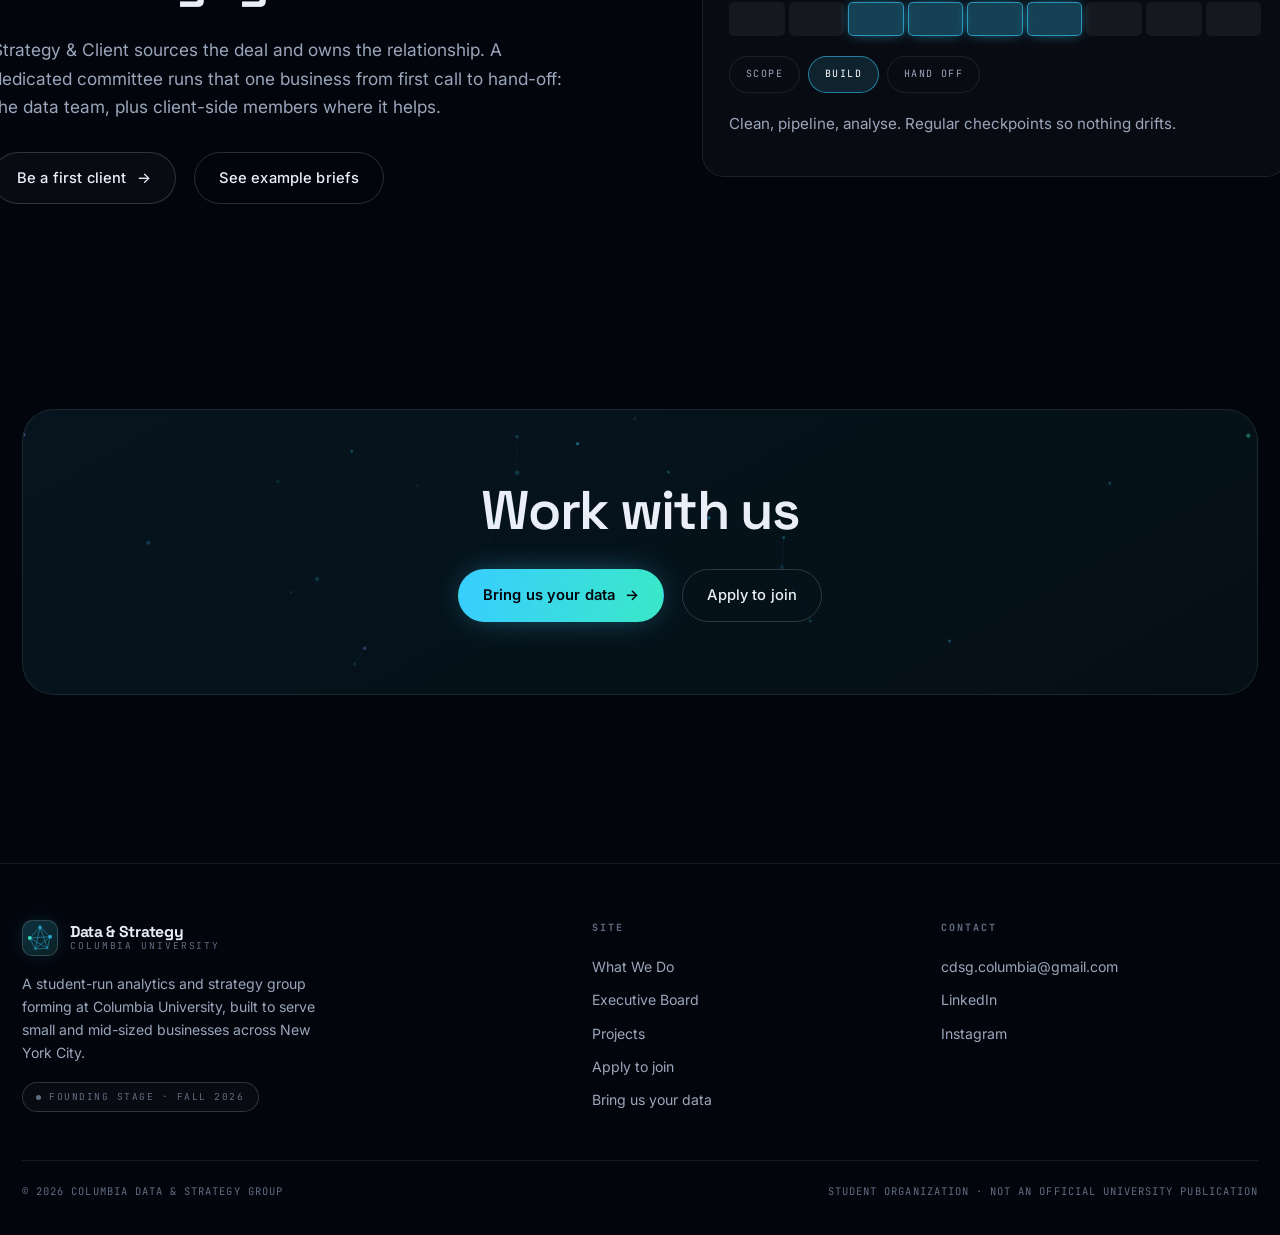
==== commit d8304672: "One form for all positions; analysts write nothing The form covers analysts and board seats, so 'ana" ====
--- a/about.html
+++ b/about.html
@@ -34,7 +34,7 @@
       <div class="apply-menu">
         <a class="btn btn-sm btn-primary" href="join.html">Apply <span class="caret">▼</span></a>
         <div class="apply-pop">
-          <a href="join.html#students"><b>Join as an analyst</b><small>Columbia students</small><span class="go2">→</span></a>
+          <a href="join.html#students"><b>Apply to join</b><small>Columbia students</small><span class="go2">→</span></a>
           <div class="sep"></div>
           <a href="join.html#business"><b>Bring us your data</b><small>Businesses &amp; nonprofits</small><span class="go2">→</span></a>
         </div>
@@ -49,7 +49,7 @@
   <a href="about.html">What We Do <i>02</i></a>
   <a href="team.html">Executive Board <i>03</i></a>
   <a href="projects.html">Projects <i>04</i></a>
-  <a href="join.html#students">Join as an analyst <i>05</i></a>
+  <a href="join.html#students">Apply to join <i>05</i></a>
   <a href="join.html#business">Bring us your data <i>06</i></a>
 </div>
 
@@ -249,7 +249,7 @@
         
         <div class="flex gap-m mt-m" style="justify-content:center; flex-wrap:wrap">
           <a href="join.html#business" class="btn btn-primary" data-magnetic>Bring us your data <span class="arrow">→</span></a>
-          <a href="join.html#students" class="btn btn-ghost">Join as an analyst</a>
+          <a href="join.html#students" class="btn btn-ghost">Apply to join</a>
         </div>
       </div>
     </div>
@@ -271,7 +271,7 @@
       <div>
         <h5>Site</h5>
         <a href="about.html">What We Do</a><a href="team.html">Executive Board</a><a href="projects.html">Projects</a>
-        <a href="join.html#students">Join as an analyst</a><a href="join.html#business">Bring us your data</a>
+        <a href="join.html#students">Apply to join</a><a href="join.html#business">Bring us your data</a>
       </div>
       <div>
         <h5>Contact</h5>
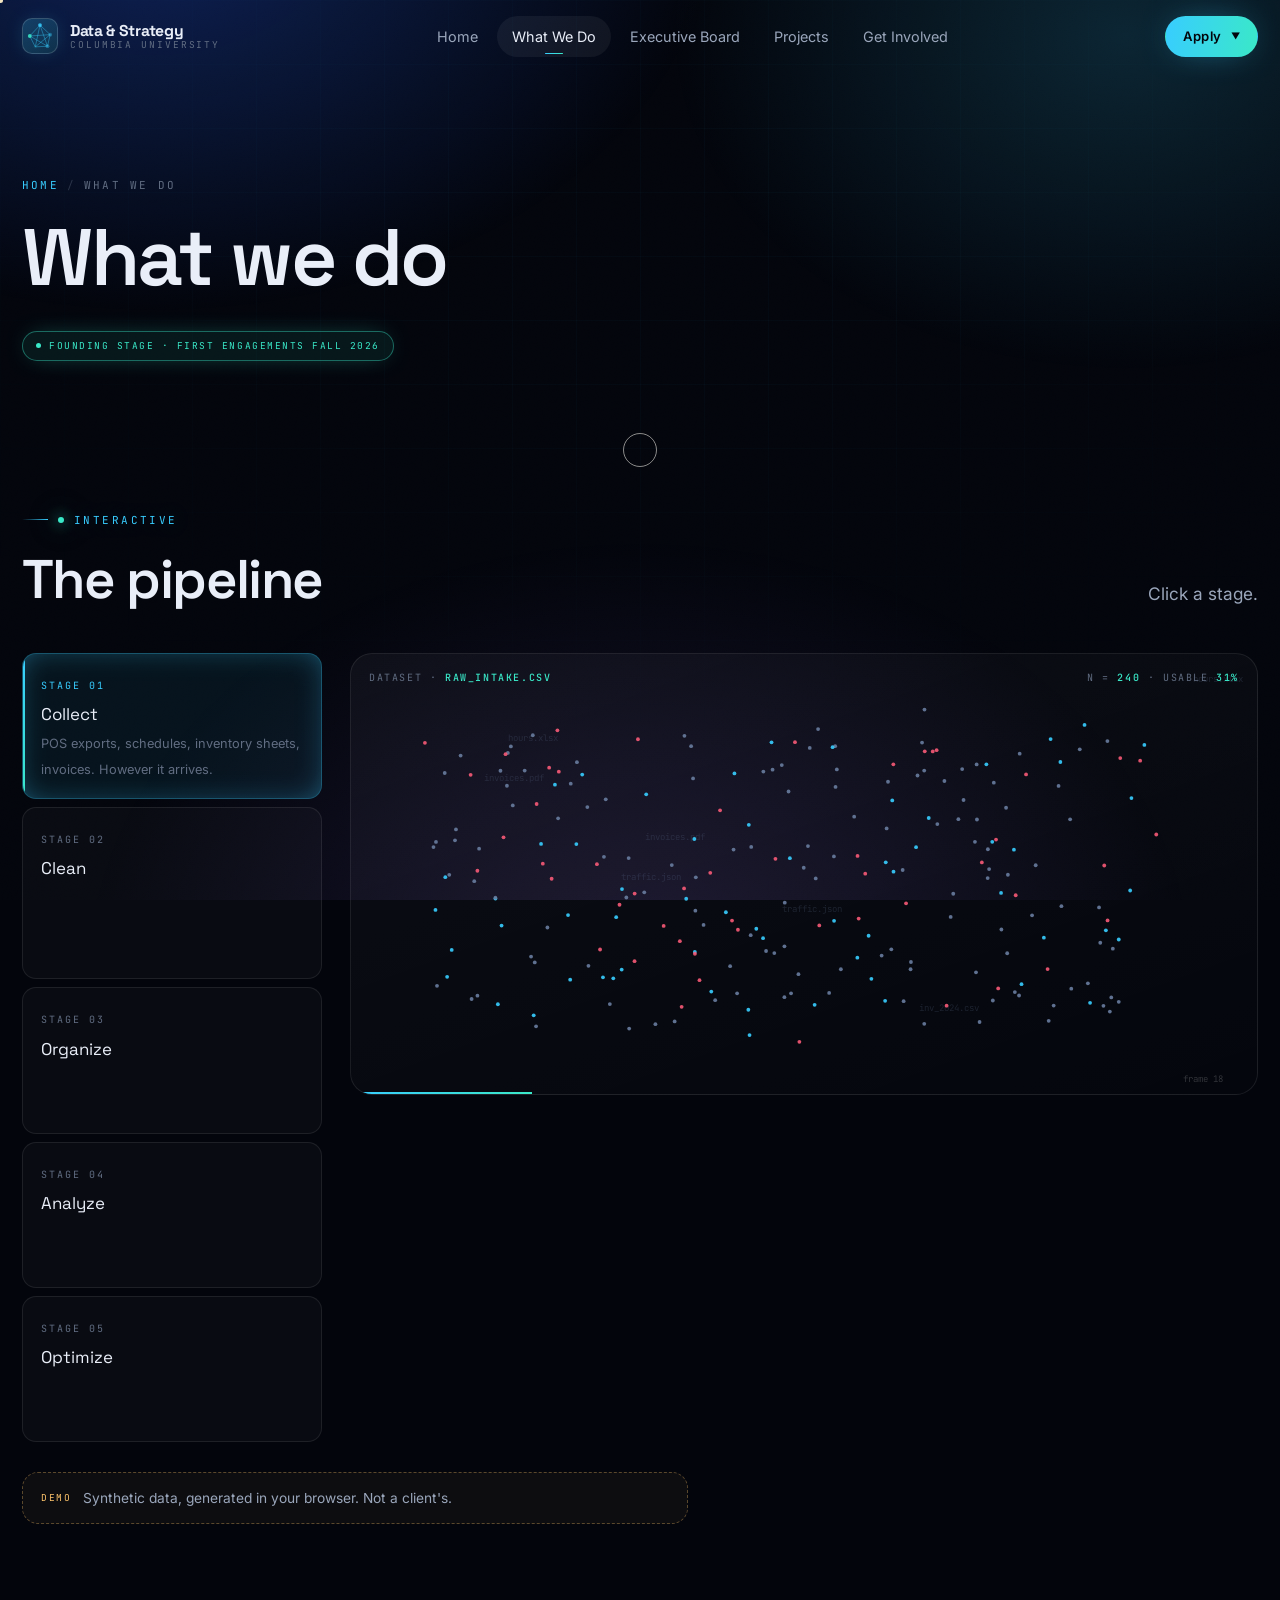
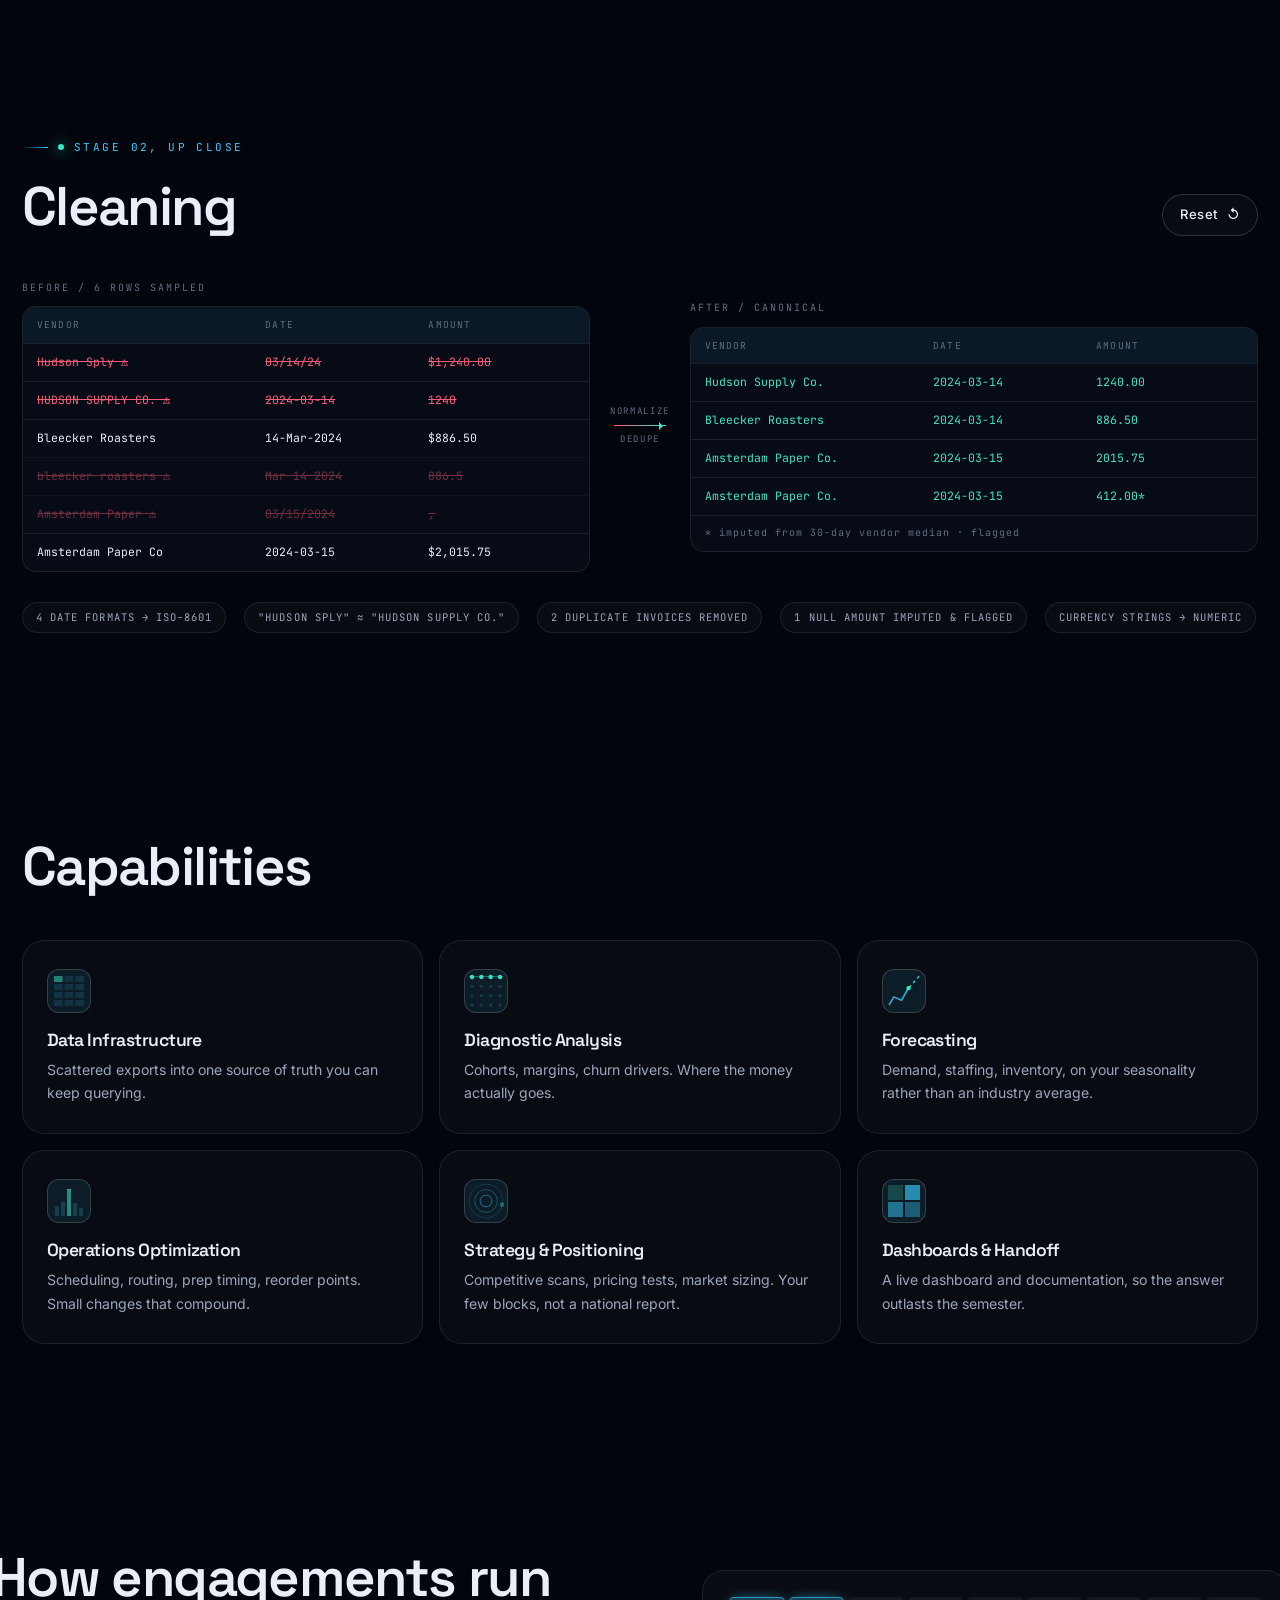
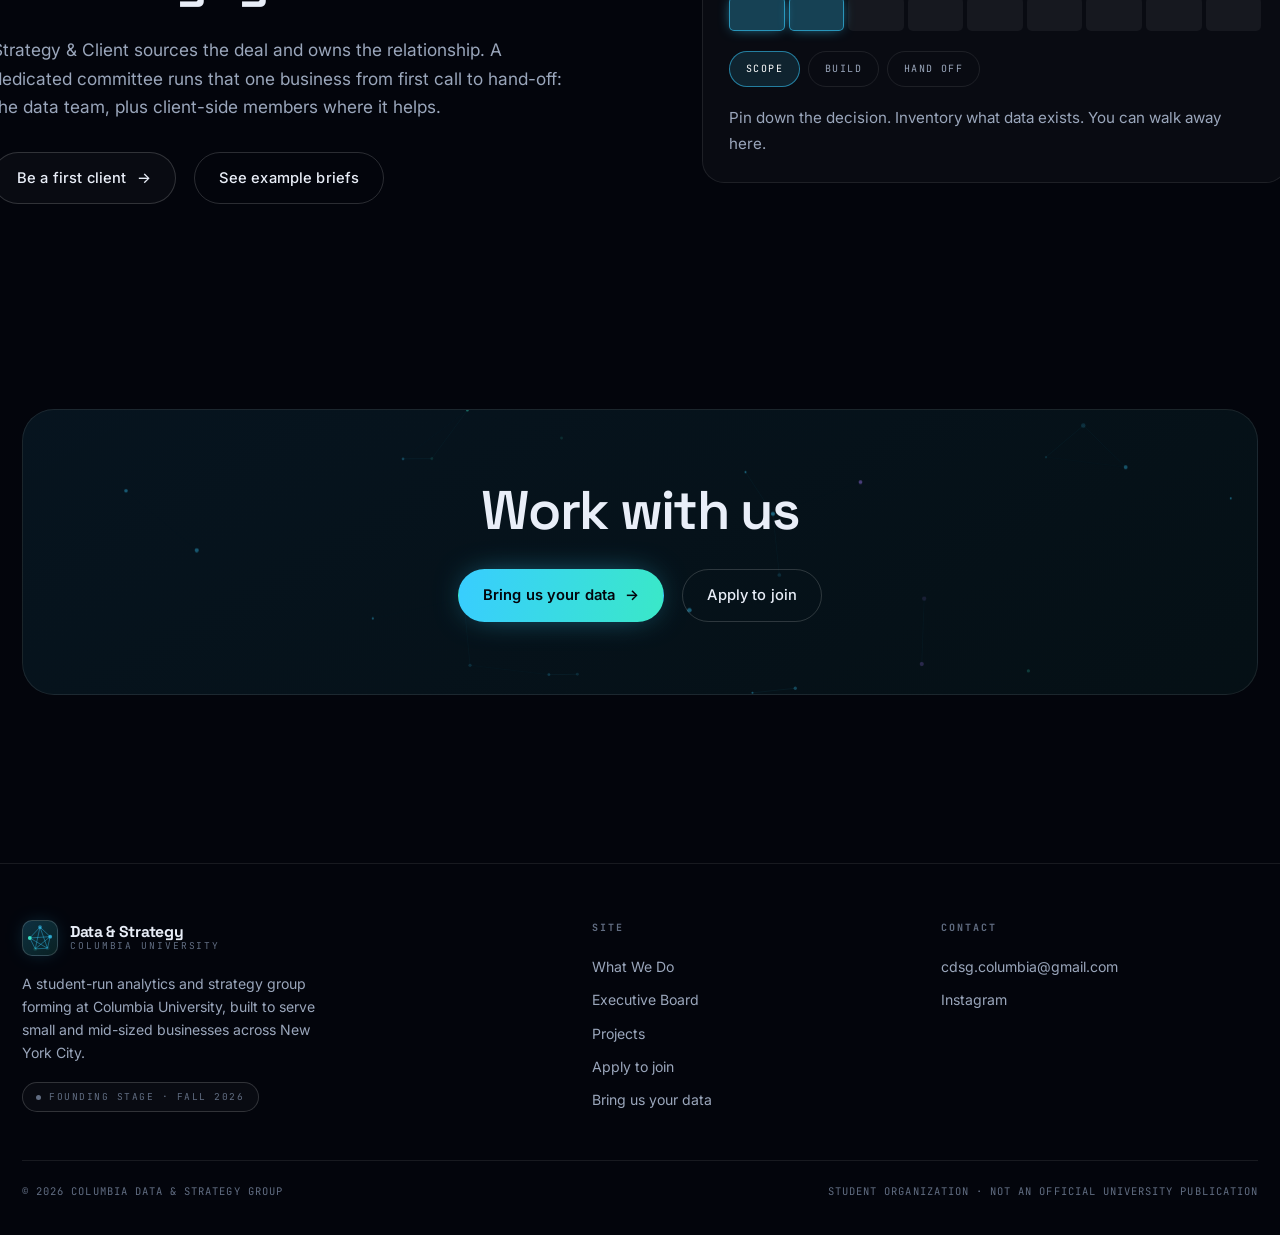
==== commit 609c7ad5: "Drop LinkedIn, wire the Instagram link Contact column on all five pages is now email plus a live Ins" ====
--- a/about.html
+++ b/about.html
@@ -275,7 +275,7 @@
       </div>
       <div>
         <h5>Contact</h5>
-        <a href="mailto:cdsg.columbia@gmail.com">cdsg.columbia@gmail.com</a><a href="#">LinkedIn</a><a href="#">Instagram</a>
+        <a href="mailto:cdsg.columbia@gmail.com">cdsg.columbia@gmail.com</a><a href="https://www.instagram.com/dsg.columbia/" target="_blank" rel="noopener">Instagram</a>
       </div>
     </div>
     <div class="foot-bottom">
--- a/assets/css/main.css
+++ b/assets/css/main.css
@@ -770,35 +770,11 @@
 /* recruitment timeline: titles only */
 .timeline .tl h4{ margin:8px 0 0; }
 
-/* ---------- Founding partners (violet, to read apart from the board) ---------- */
-.founders{ display:grid; grid-template-columns:repeat(3,1fr); gap:16px; }
-.founder{
-  display:flex; align-items:center; gap:16px; padding:20px 22px; border-radius:var(--r-lg);
-  border:1px solid var(--line);
-  background:linear-gradient(160deg,rgba(166,124,255,.08),rgba(255,255,255,.012));
-  transition:transform .4s var(--ease), border-color .4s var(--ease);
-}
-.founder.has-bio{ cursor:pointer; }
-.founder:hover{ transform:translateY(-3px); border-color:rgba(166,124,255,.45); }
-.founder .f-av{
-  width:52px; height:52px; border-radius:15px; flex:none; display:grid; place-items:center;
-  font-family:var(--font-display); font-size:1.15rem; letter-spacing:-.02em; color:#fff;
-  border:1px solid rgba(166,124,255,.4); background:rgba(166,124,255,.14);
-}
-.founder .f-lbl{
-  font-family:var(--font-mono); font-size:9px; letter-spacing:.18em;
-  text-transform:uppercase; color:var(--violet);
-}
-.founder h4{ font-family:var(--font-display); font-size:1.05rem; margin:5px 0 3px; }
-.founder .f-sub{ font-size:.8rem; color:var(--text-faint); }
-
-@media (max-width:900px){ .founders{ grid-template-columns:1fr; } }
-
-/* a founder whose name isn't public yet: live gibberish, monospaced */
-.founder h4.f-name{ min-height:1.15em; }
-.f-name.scram{
-  font-family:var(--font-mono); font-size:.92rem; font-weight:400;
-  color:var(--text-faint); letter-spacing:.06em;
+
+/* a filled seat whose holder isn't public yet: live gibberish, monospaced */
+.member-body h3.scram{
+  font-family:var(--font-mono); font-size:.9rem; font-weight:400;
+  color:var(--text-faint); letter-spacing:.06em; min-height:1.2em;
 }
 
 /* ---------- "what you'll need" list ---------- */
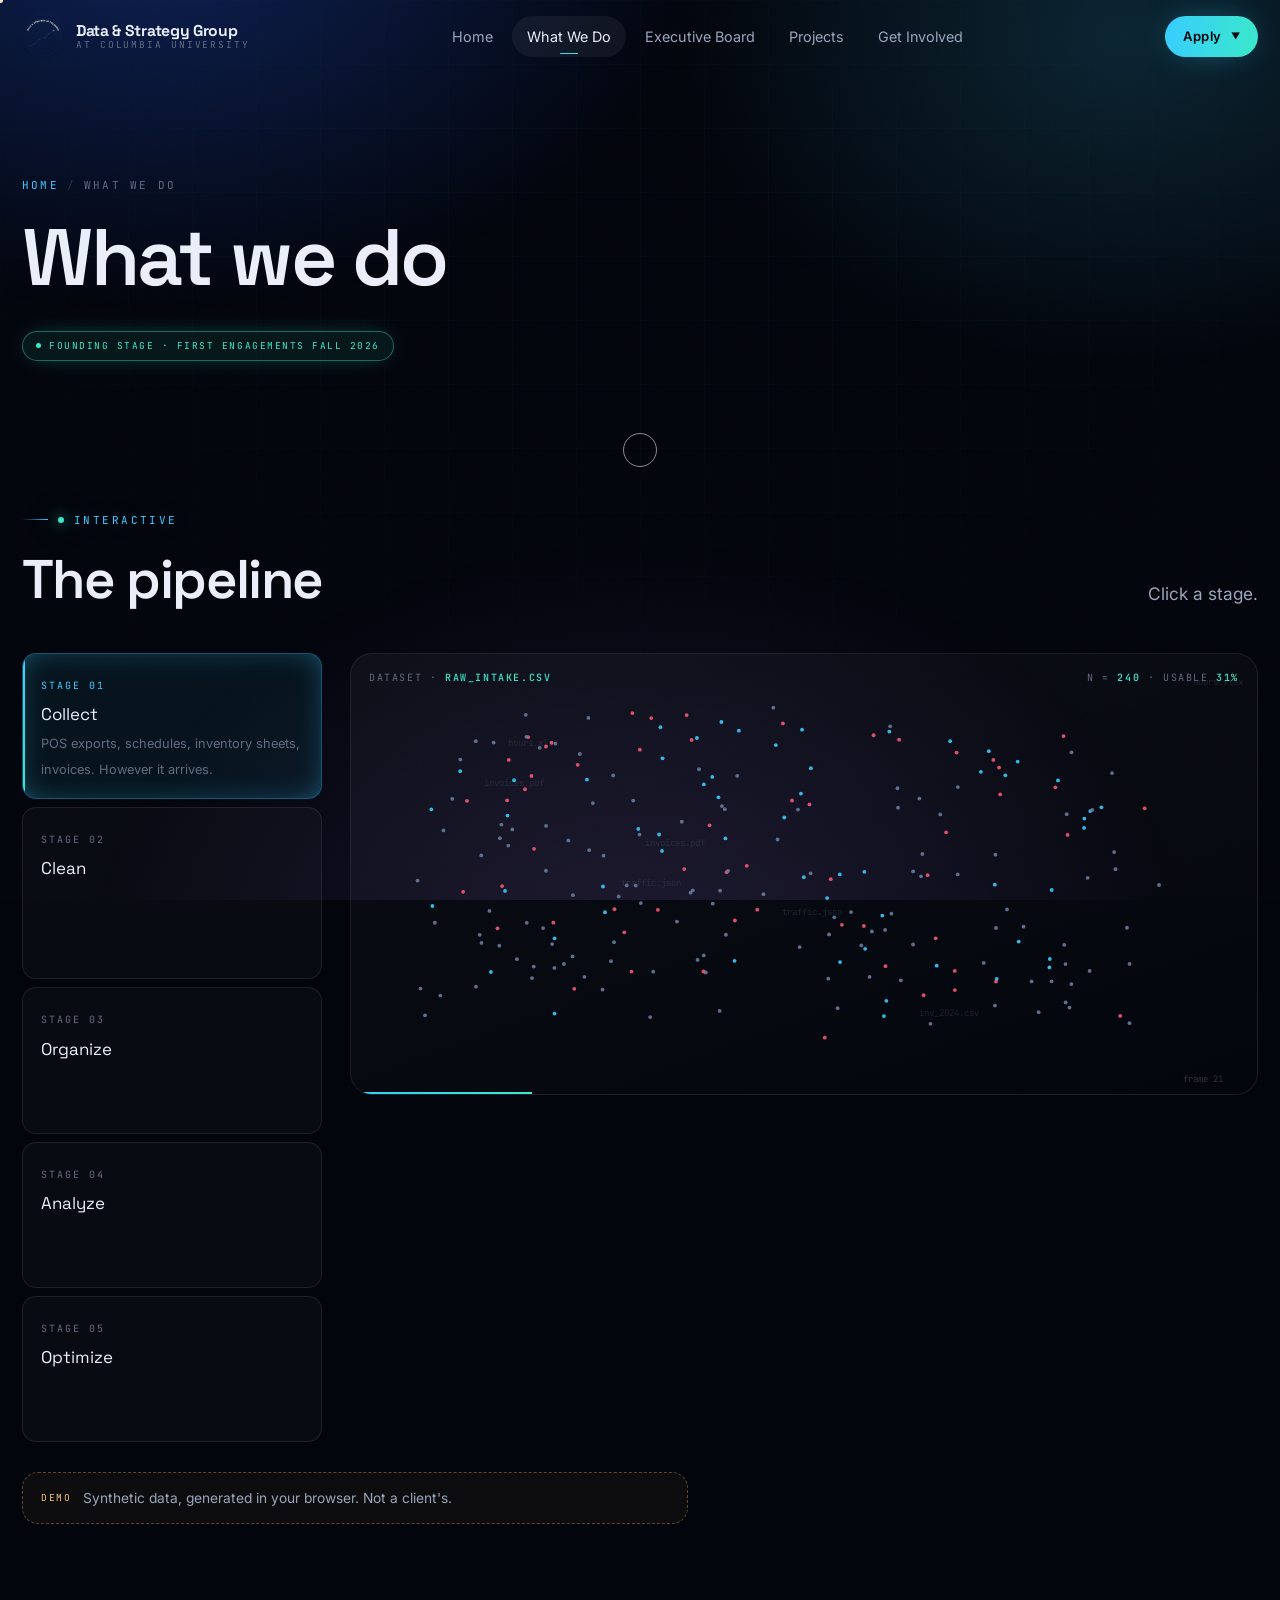
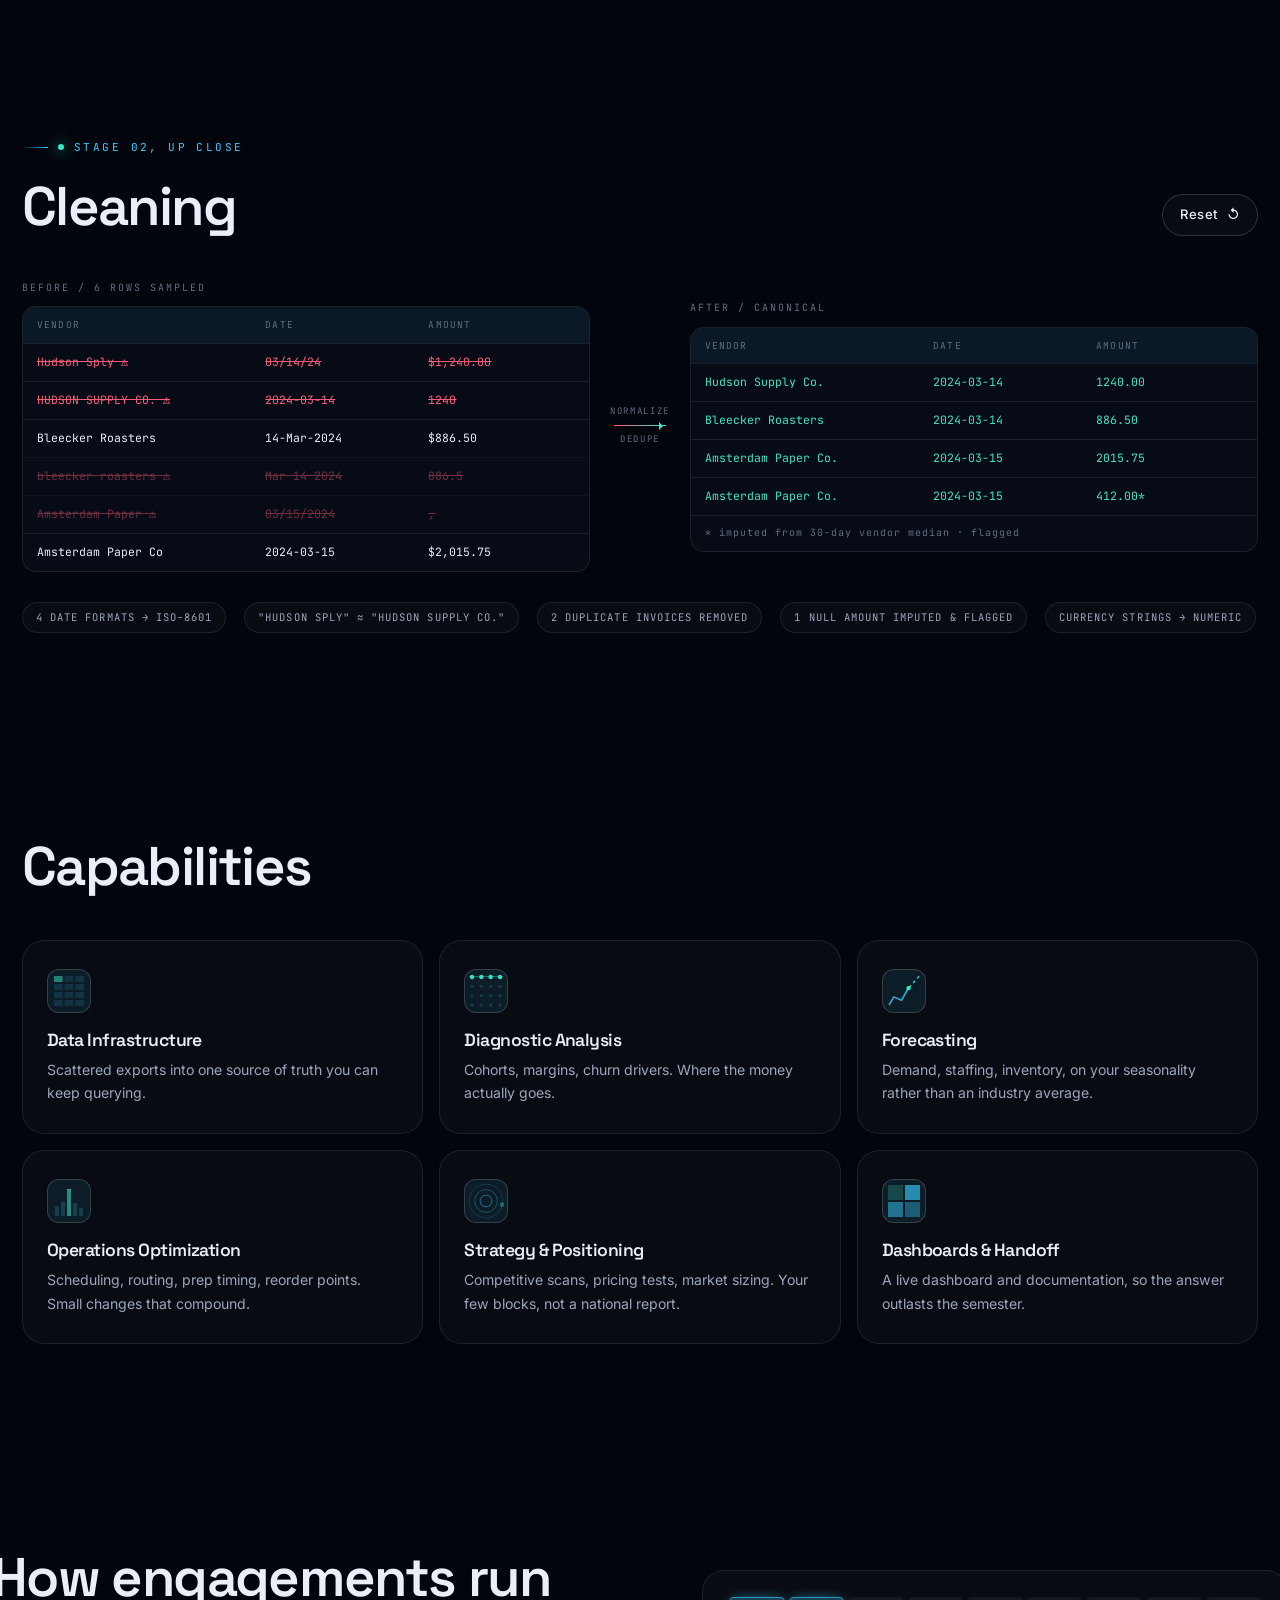
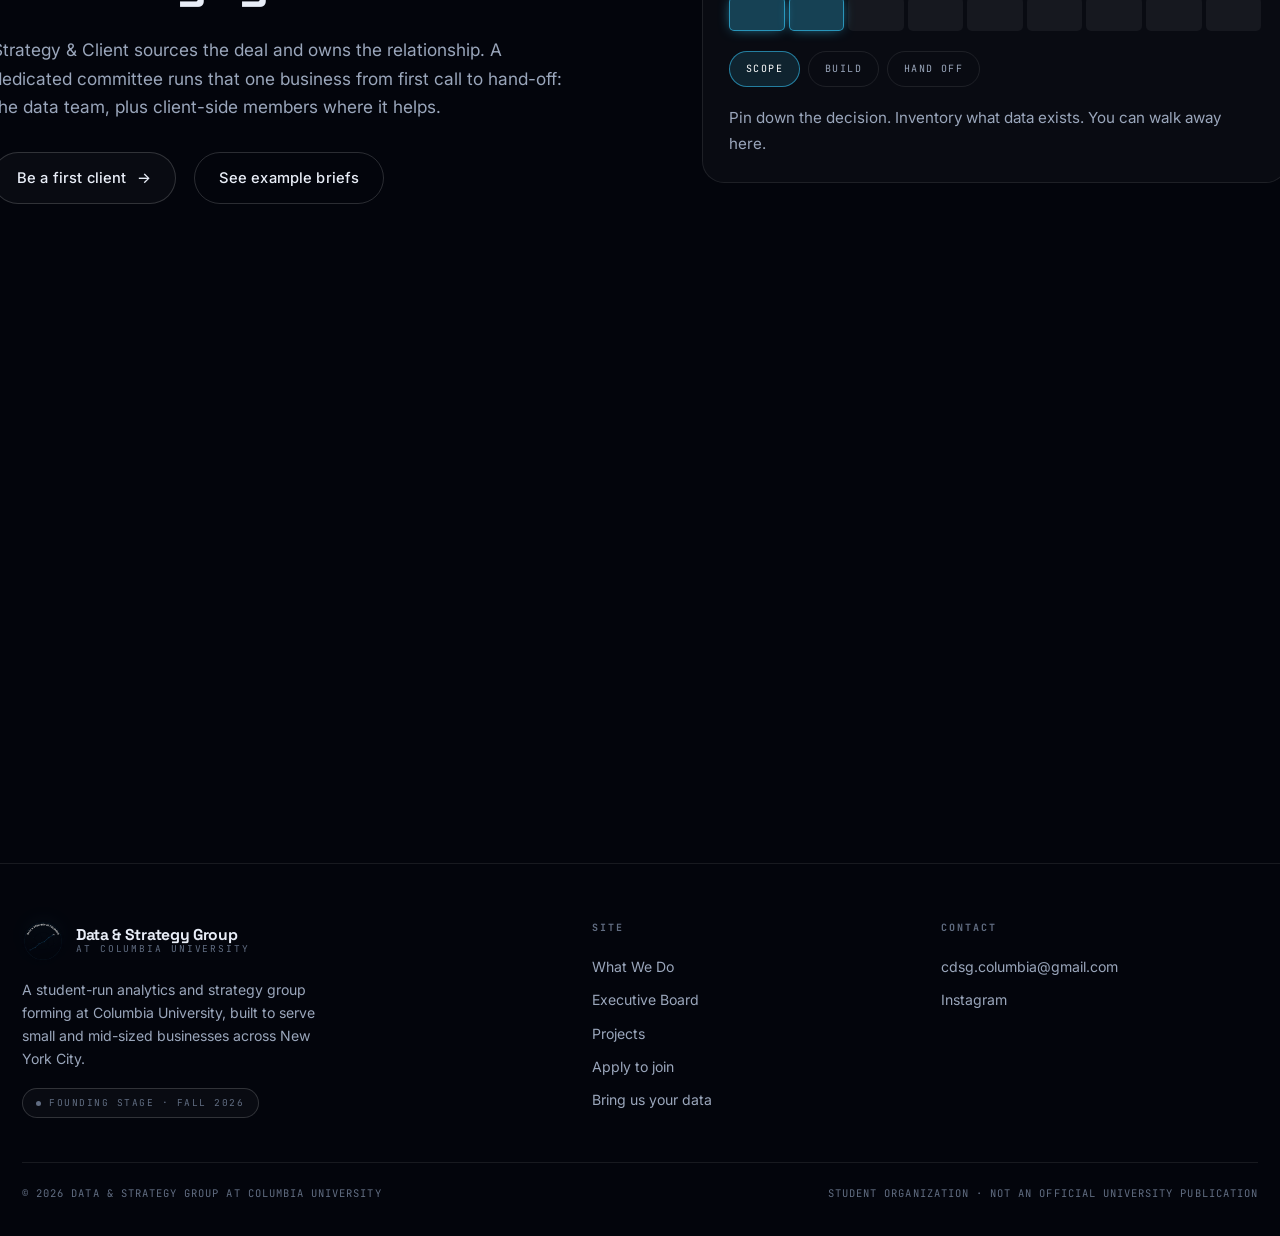
==== commit 0dcefb4c: "Rebrand to Data & Strategy Group at Columbia; real logo Name changed everywhere. Compact contexts (p" ====
--- a/about.html
+++ b/about.html
@@ -3,9 +3,9 @@
 <head>
 <meta charset="UTF-8">
 <meta name="viewport" content="width=device-width, initial-scale=1">
-<title>What We Do | Columbia Data &amp; Strategy Group</title>
-<meta name="description" content="Collect, clean, organize, analyze, optimize. The five-stage method Columbia Data &amp; Strategy Group is built to run on data from NYC businesses.">
-<link rel="icon" href="data:image/svg+xml,%3Csvg xmlns='http://www.w3.org/2000/svg' viewBox='0 0 32 32'%3E%3Crect width='32' height='32' rx='8' fill='%23070b12'/%3E%3Ccircle cx='16' cy='7' r='2.4' fill='%2338CDFF'/%3E%3Ccircle cx='7' cy='20' r='2.4' fill='%233AE8C8'/%3E%3Ccircle cx='25' cy='18' r='2.4' fill='%2338CDFF'/%3E%3Ccircle cx='16' cy='27' r='2.4' fill='%23A67CFF'/%3E%3Cg stroke='%2338CDFF' stroke-width='1.1' opacity='.65'%3E%3Cpath d='M16 7 7 20M16 7l9 11M7 20l9 7M25 18l-9 9'/%3E%3C/g%3E%3C/svg%3E">
+<title>What We Do | Data &amp; Strategy Group at Columbia</title>
+<meta name="description" content="Collect, clean, organize, analyze, optimize. The five-stage method Data &amp; Strategy Group at Columbia University is built to run on data from NYC businesses.">
+<link rel="icon" type="image/png" href="assets/img/favicon.png">
 <link rel="preconnect" href="https://fonts.googleapis.com">
 <link rel="preconnect" href="https://fonts.gstatic.com" crossorigin>
 <link href="https://fonts.googleapis.com/css2?family=Space+Grotesk:wght@400;500;600;700&family=Inter:wght@300;400;500;600&family=JetBrains+Mono:wght@300;400;500&display=swap" rel="stylesheet">
@@ -20,8 +20,8 @@
 <header class="nav">
   <div class="nav-inner">
     <a class="brand" href="index.html">
-      <span class="brand-mark"><canvas></canvas></span>
-      <span class="brand-txt"><b>Data &amp; Strategy</b><span>Columbia University</span></span>
+      <span class="brand-mark"><img src="assets/img/logo-mark.png" alt="" width="256" height="256"></span>
+      <span class="brand-txt"><b>Data &amp; Strategy Group</b><span>at Columbia University</span></span>
     </a>
     <nav class="nav-links">
       <a href="index.html">Home</a>
@@ -262,8 +262,8 @@
     <div class="foot-grid">
       <div>
         <a class="brand" href="index.html" style="margin-bottom:16px">
-          <span class="brand-mark"><canvas></canvas></span>
-          <span class="brand-txt"><b>Data &amp; Strategy</b><span>Columbia University</span></span>
+          <span class="brand-mark"><img src="assets/img/logo-mark.png" alt="" width="256" height="256"></span>
+          <span class="brand-txt"><b>Data &amp; Strategy Group</b><span>at Columbia University</span></span>
         </a>
         <p class="muted" style="font-size:.88rem; max-width:34ch">A student-run analytics and strategy group forming at Columbia University, built to serve small and mid-sized businesses across New York City.</p>
         <div class="mt-s"><span class="pill grey">Founding stage · Fall 2026</span></div>
@@ -279,7 +279,7 @@
       </div>
     </div>
     <div class="foot-bottom">
-      <span>© <span data-year></span> Columbia Data &amp; Strategy Group</span>
+      <span>© <span data-year></span> Data &amp; Strategy Group at Columbia University</span>
       <span>Student organization · Not an official University publication</span>
     </div>
   </div>
--- a/assets/css/main.css
+++ b/assets/css/main.css
@@ -161,11 +161,10 @@
 
 .brand{ display:flex; align-items:center; gap:12px; }
 .brand-mark{
-  display:block; width:36px; height:36px; min-width:36px; border-radius:10px; flex:none;
-  background:linear-gradient(140deg,rgba(56,205,255,.22),rgba(58,232,200,.12));
-  border:1px solid var(--line-strong); position:relative; overflow:hidden;
-}
-.brand-mark canvas{ display:block; width:100%; height:100%; }
+  display:block; width:42px; height:42px; min-width:42px; flex:none;
+  position:relative; overflow:visible;
+}
+.brand-mark img{ display:block; width:100%; height:100%; object-fit:contain; }
 .brand-txt{ display:flex; flex-direction:column; line-height:1.1; }
 .brand-txt b{ font-family:var(--font-display); font-size:.98rem; letter-spacing:-.02em; }
 .brand-txt span{ font-family:var(--font-mono); font-size:9.5px; letter-spacing:.2em; color:var(--text-faint); text-transform:uppercase; }
@@ -700,7 +699,9 @@
 }
 @media (max-width:820px){
   .path-grid{ grid-template-columns:1fr; }
-  .apply-pop{ right:auto; left:0; width:min(302px,calc(100vw - 32px)); }
+  /* the Apply button is hidden at this width and the mobile menu carries both
+     links, so hide the whole dropdown: left:0 was laying it out off-screen. */
+  .apply-menu{ display:none; }
 }
 @media (max-width:620px){
   .slots{ grid-template-columns:1fr; }
@@ -723,7 +724,7 @@
 .pill.grey{ box-shadow:none; }
 .pill.amber{ box-shadow:0 0 24px -10px rgba(255,196,107,.6); }
 
-.brand-mark{ box-shadow:0 0 22px -10px rgba(56,205,255,.7); }
+.brand-mark{ filter:drop-shadow(0 0 10px rgba(56,205,255,.45)); }
 .nav.scrolled{ box-shadow:0 1px 0 rgba(56,205,255,.14), 0 10px 40px -30px rgba(37,99,255,.8); }
 
 .filter.active{ box-shadow:0 0 28px -12px rgba(56,205,255,.8); }
